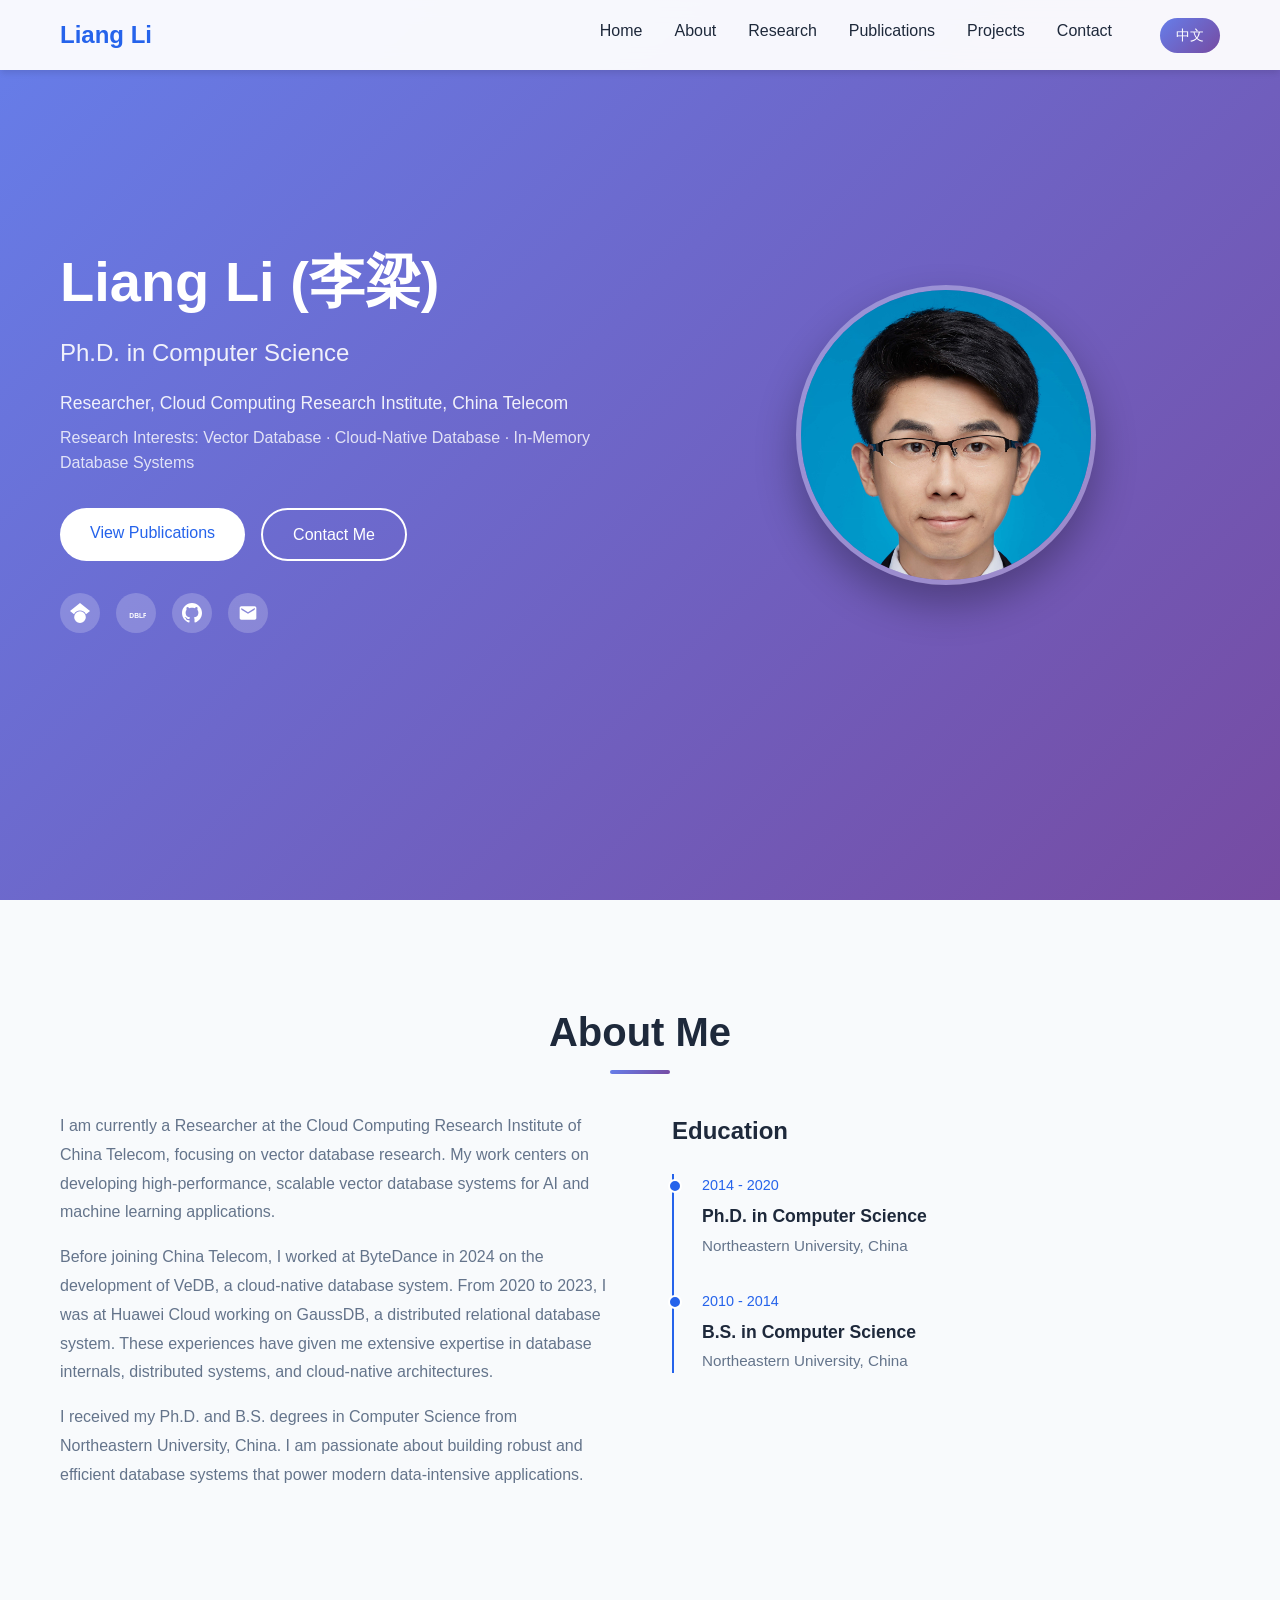
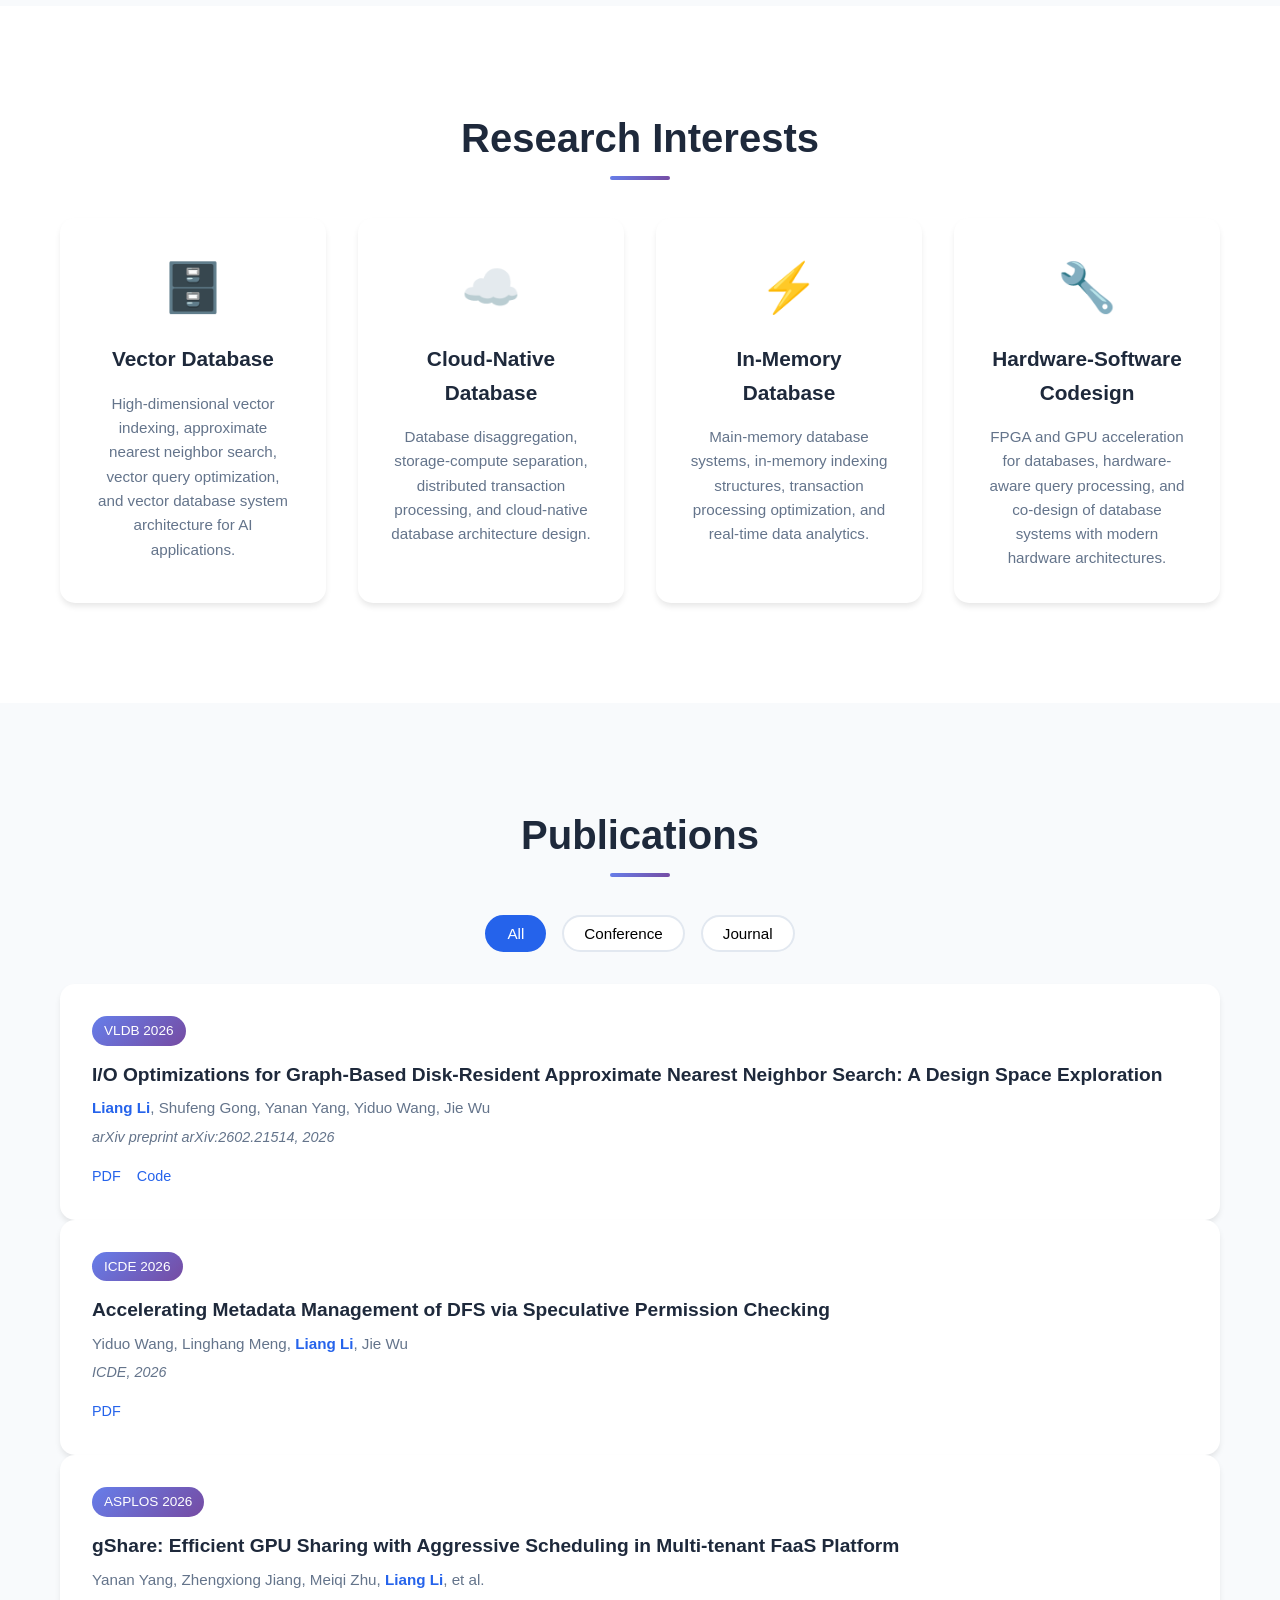
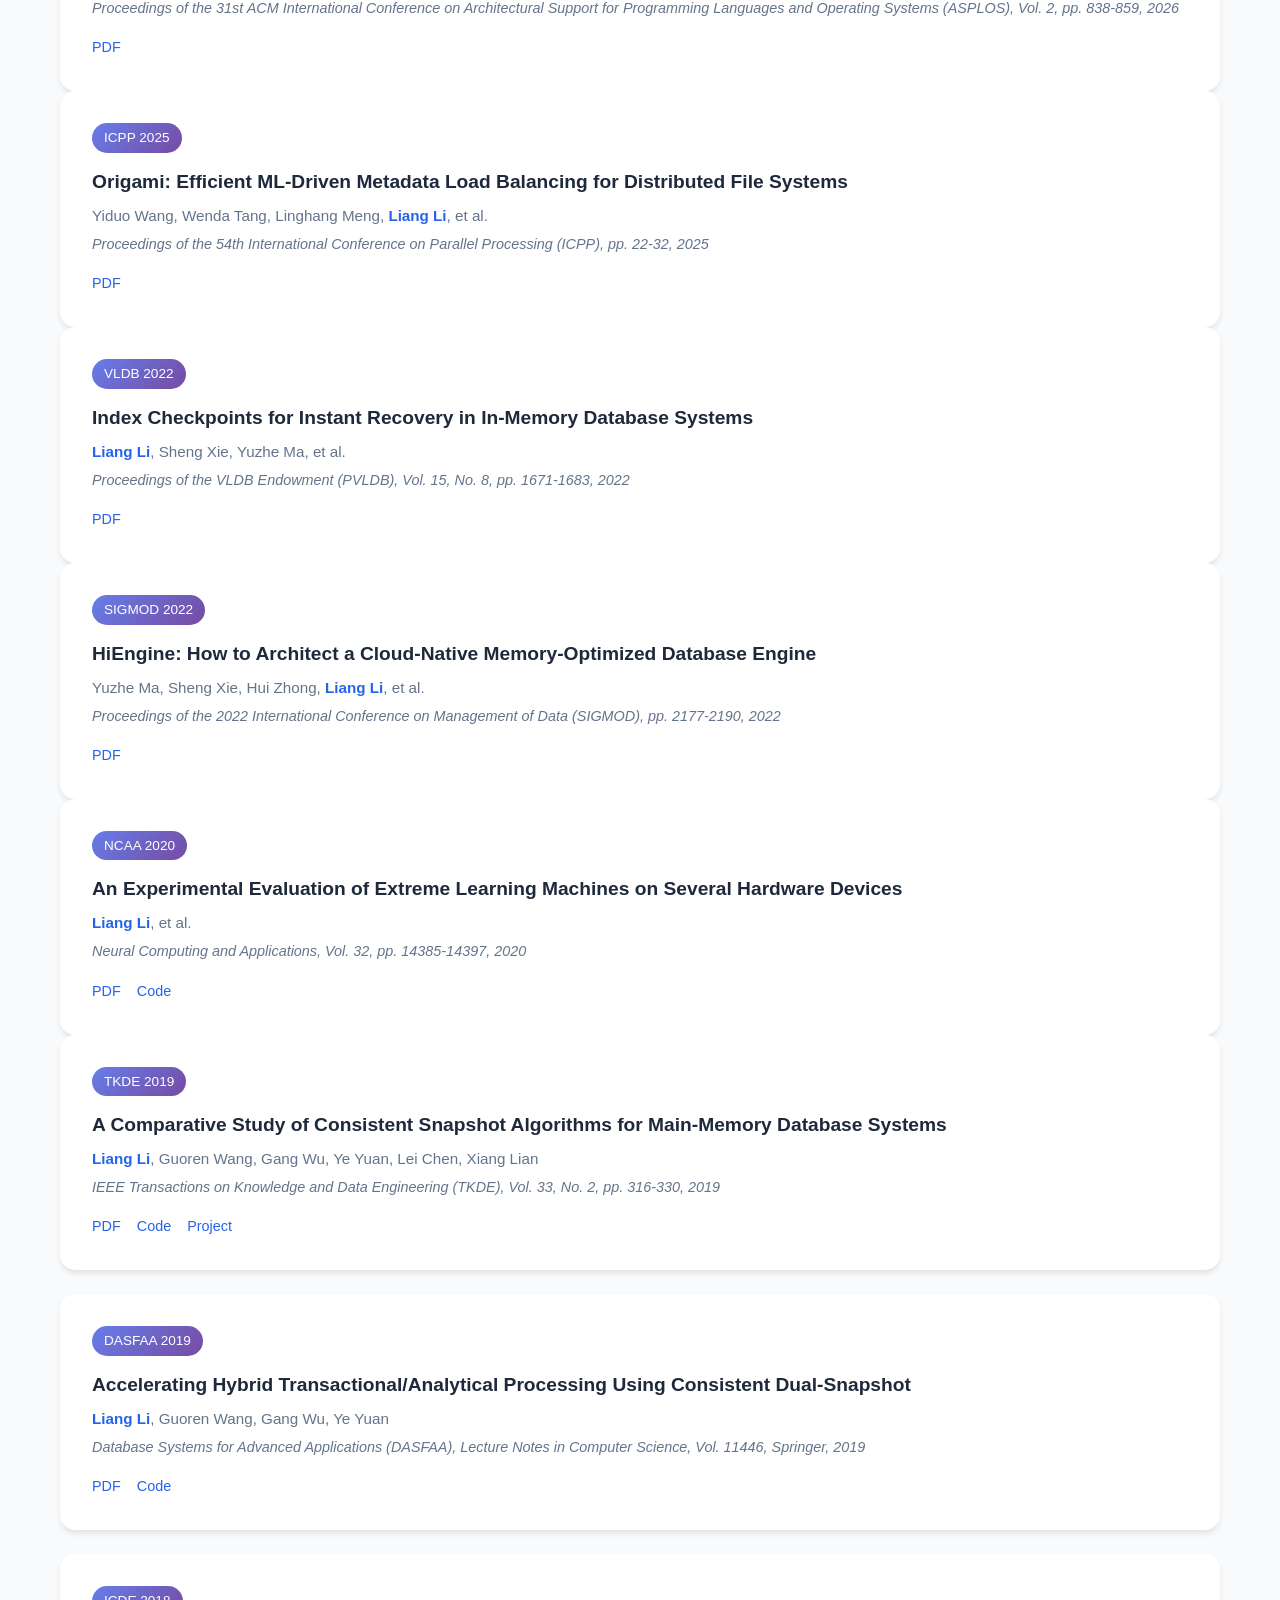
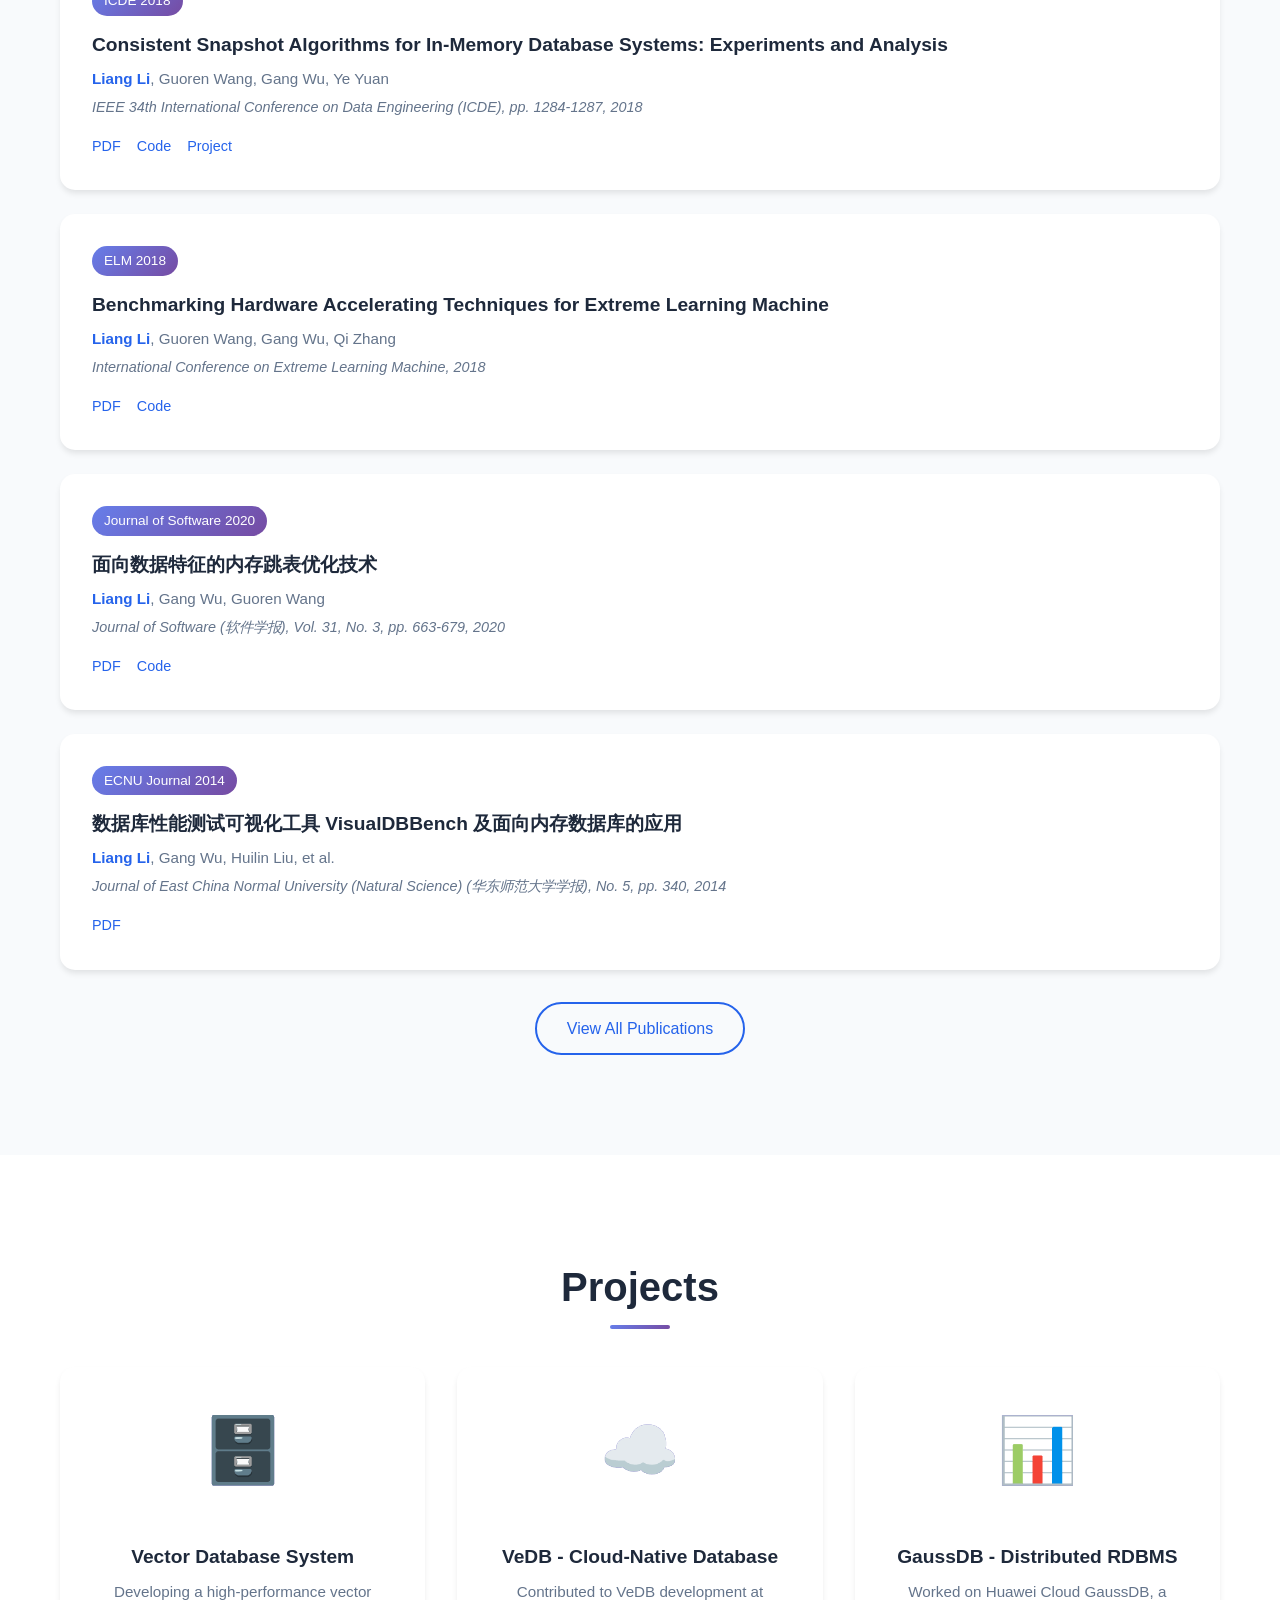
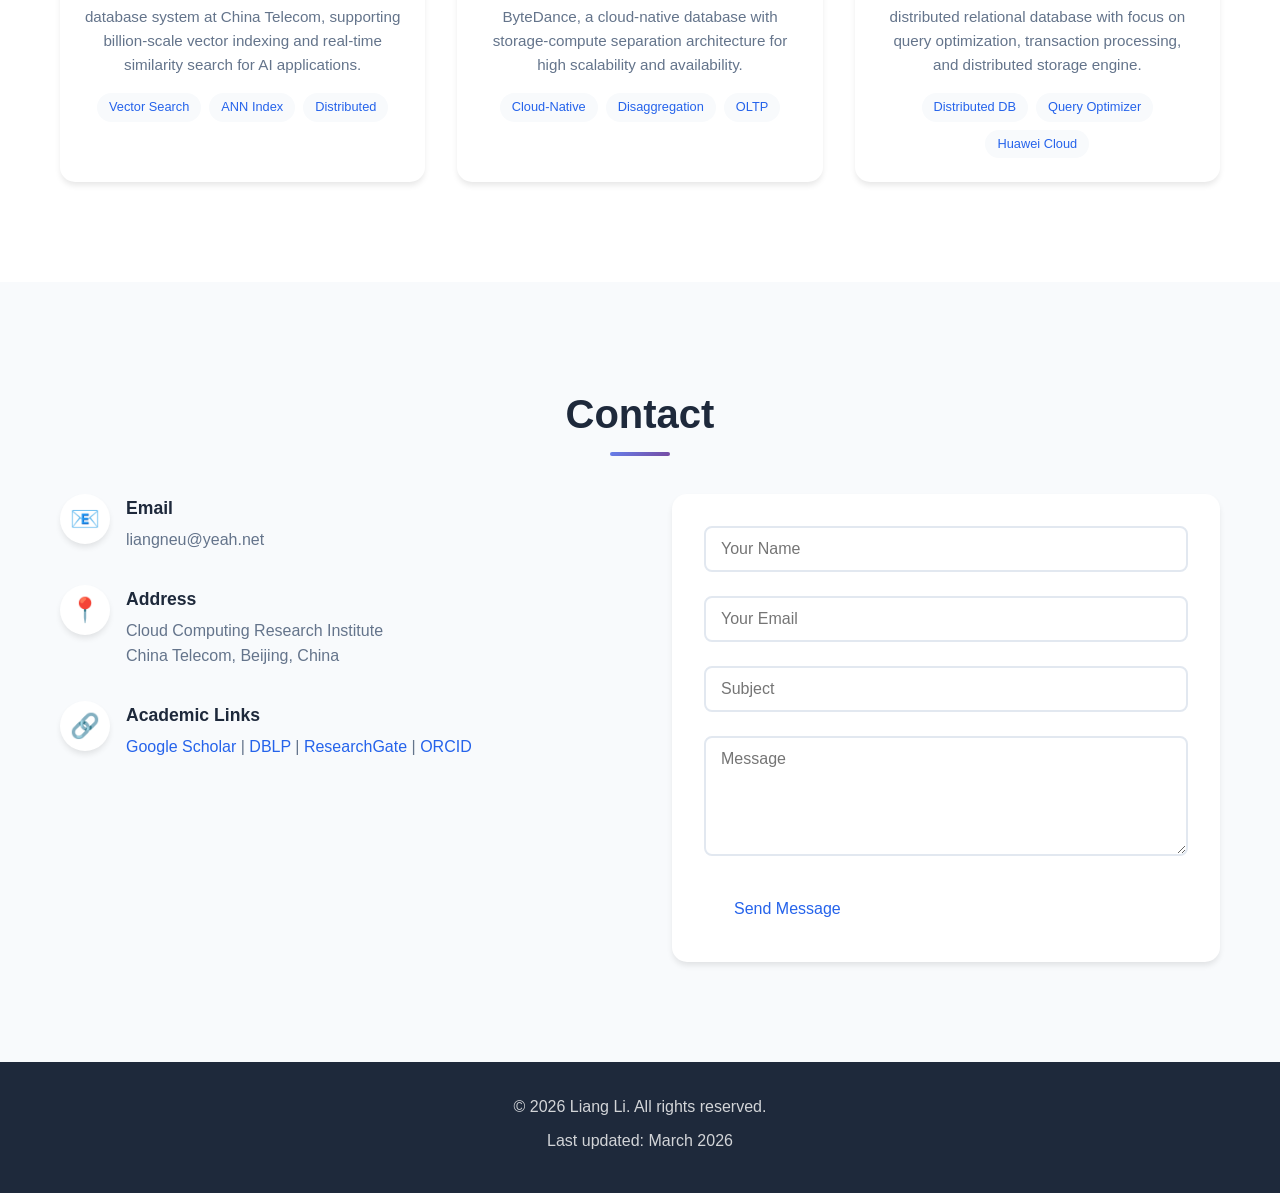
==== index.html @ 406a8c5e "bugfix" ====
<!DOCTYPE html>
<html lang="en">

<head>
    <meta charset="UTF-8">
    <meta name="viewport" content="width=device-width, initial-scale=1.0">
    <title>Liang Li | Academic Homepage</title>
    <link rel="stylesheet" href="style.css">
    <link rel="preconnect" href="https://fonts.googleapis.com">
    <link href="https://fonts.googleapis.com/css2?family=Inter:wght@300;400;500;700&display=swap" rel="stylesheet">
</head>

<body>
    <nav class="navbar">
        <div class="nav-container">
            <div class="nav-logo">Liang Li</div>
            <ul class="nav-menu">
                <li><a href="#home" class="nav-link" data-i18n="nav.home">Home</a></li>
                <li><a href="#about" class="nav-link" data-i18n="nav.about">About</a></li>
                <li><a href="#research" class="nav-link" data-i18n="nav.research">Research</a></li>
                <li><a href="#publications" class="nav-link" data-i18n="nav.publications">Publications</a></li>
                <li><a href="#projects" class="nav-link" data-i18n="nav.projects">Projects</a></li>
                <li><a href="#contact" class="nav-link" data-i18n="nav.contact">Contact</a></li>
                <li><button class="lang-switch" id="langSwitch">中文</button></li>
            </ul>
            <div class="hamburger">
                <span class="bar"></span>
                <span class="bar"></span>
                <span class="bar"></span>
            </div>
        </div>
    </nav>

    <section id="home" class="hero">
        <div class="hero-content">
            <div class="hero-text">
                <h1>Liang Li (李梁)</h1>
                <h2 data-i18n="hero.title">Ph.D. in Computer Science</h2>
                <p class="hero-affiliation" data-i18n="hero.affiliation">Researcher, Cloud Computing Research Institute, China Telecom</p>
                <p class="hero-interests"><span data-i18n="hero.interests">Research Interests</span>: Vector Database · Cloud-Native Database · In-Memory
                    Database Systems</p>
                <div class="hero-buttons">
                    <a href="#publications" class="btn btn-primary" data-i18n="hero.btnPublications">View Publications</a>
                    <a href="#contact" class="btn btn-secondary" data-i18n="hero.btnContact">Contact Me</a>
                </div>
                <div class="social-links">
                    <a href="https://scholar.google.com/citations?user=IgkfABMAAAAJ&hl=zh-CN" class="social-link"
                        title="Google Scholar">
                        <svg viewBox="0 0 24 24" fill="currentColor">
                            <path
                                d="M12 24a7 7 0 1 1 0-14 7 7 0 0 1 0 14Zm0-24L0 9.5l4.838 3.94A8 8 0 0 1 12 9a8 8 0 0 1 7.162 4.44L24 9.5 12 0Z" />
                        </svg>
                    </a>
                    <a href="https://dblp.org/pid/14/1395-16.html" class="social-link" title="DBLP">
                        <svg viewBox="0 0 24 24" fill="currentColor">
                            <text x="4" y="18" font-size="8" font-weight="bold" font-family="Arial, sans-serif">DBLP</text>
                        </svg>
                    </a>
                    <a href="https://github.com/leonlee666" class="social-link" title="GitHub">
                        <svg viewBox="0 0 24 24" fill="currentColor">
                            <path
                                d="M12 0c-6.626 0-12 5.373-12 12 0 5.302 3.438 9.8 8.207 11.387.599.111.793-.261.793-.577v-2.234c-3.338.726-4.033-1.416-4.033-1.416-.546-1.387-1.333-1.756-1.333-1.756-1.089-.745.083-.729.083-.729 1.205.084 1.839 1.237 1.839 1.237 1.07 1.834 2.807 1.304 3.492.997.107-.775.418-1.305.762-1.604-2.665-.305-5.467-1.334-5.467-5.931 0-1.311.469-2.381 1.236-3.221-.124-.303-.535-1.524.117-3.176 0 0 1.008-.322 3.301 1.23.957-.266 1.983-.399 3.003-.404 1.02.005 2.047.138 3.006.404 2.291-1.552 3.297-1.23 3.297-1.23.653 1.653.242 2.874.118 3.176.77.84 1.235 1.911 1.235 3.221 0 4.609-2.807 5.624-5.479 5.921.43.372.823 1.102.823 2.222v3.293c0 .319.192.694.801.576 4.765-1.589 8.199-6.086 8.199-11.386 0-6.627-5.373-12-12-12z" />
                        </svg>
                    </a>
                    <a href="mailto:liangneu@yeah.net" class="social-link" title="Email">
                        <svg viewBox="0 0 24 24" fill="currentColor">
                            <path
                                d="M20 4H4c-1.1 0-1.99.9-1.99 2L2 18c0 1.1.9 2 2 2h16c1.1 0 2-.9 2-2V6c0-1.1-.9-2-2-2zm0 4l-8 5-8-5V6l8 5 8-5v2z" />
                        </svg>
                    </a>
                </div>
            </div>
            <div class="hero-image">
                <div class="profile-photo">
                    <img src="liliang-avatar.jpg" alt="Profile Photo">
                </div>
            </div>
        </div>
    </section>

    <section id="about" class="about">
        <div class="container">
            <h2 class="section-title" data-i18n="about.title">About Me</h2>
            <div class="about-content">
                <div class="about-text">
                    <p data-i18n="about.p1">I am currently a Researcher at the Cloud Computing Research Institute of China Telecom, focusing
                        on vector database research. My work centers on developing high-performance, scalable vector
                        database systems for AI and machine learning applications.</p>
                    <p data-i18n="about.p2">Before joining China Telecom, I worked at ByteDance in 2024 on the development of VeDB, a
                        cloud-native database system. From 2020 to 2023, I was at Huawei Cloud working on GaussDB, a
                        distributed relational database system. These experiences have given me extensive expertise in
                        database internals, distributed systems, and cloud-native architectures.</p>
                    <p data-i18n="about.p3">I received my Ph.D. and B.S. degrees in Computer Science from Northeastern University, China. I
                        am passionate about building robust and efficient database systems that power modern
                        data-intensive applications.</p>
                </div>
                <div class="education">
                    <h3 data-i18n="about.education">Education</h3>
                    <div class="timeline">
                        <div class="timeline-item">
                            <div class="timeline-date">2014 - 2020</div>
                            <div class="timeline-content">
                                <h4 data-i18n="about.phd">Ph.D. in Computer Science</h4>
                                <p data-i18n="about.neu">Northeastern University, China</p>
                            </div>
                        </div>
                        <div class="timeline-item">
                            <div class="timeline-date">2010 - 2014</div>
                            <div class="timeline-content">
                                <h4 data-i18n="about.bs">B.S. in Computer Science</h4>
                                <p data-i18n="about.neu">Northeastern University, China</p>
                            </div>
                        </div>
                    </div>
                </div>
            </div>
        </div>
    </section>

    <section id="research" class="research">
        <div class="container">
            <h2 class="section-title" data-i18n="research.title">Research Interests</h2>
            <div class="research-grid">
                <div class="research-card">
                    <div class="research-icon">🗄️</div>
                    <h3 data-i18n="research.vectorTitle">Vector Database</h3>
                    <p data-i18n="research.vectorDesc">High-dimensional vector indexing, approximate nearest neighbor search, vector query optimization,
                        and vector database system architecture for AI applications.</p>
                </div>
                <div class="research-card">
                    <div class="research-icon">☁️</div>
                    <h3 data-i18n="research.cloudTitle">Cloud-Native Database</h3>
                    <p data-i18n="research.cloudDesc">Database disaggregation, storage-compute separation, distributed transaction processing, and
                        cloud-native database architecture design.</p>
                </div>
                <div class="research-card">
                    <div class="research-icon">⚡</div>
                    <h3 data-i18n="research.memoryTitle">In-Memory Database</h3>
                    <p data-i18n="research.memoryDesc">Main-memory database systems, in-memory indexing structures, transaction processing optimization,
                        and real-time data analytics.</p>
                </div>
                <div class="research-card">
                    <div class="research-icon">🔧</div>
                    <h3 data-i18n="research.hardwareTitle">Hardware-Software Codesign</h3>
                    <p data-i18n="research.hardwareDesc">FPGA and GPU acceleration for databases, hardware-aware query processing, and co-design of
                        database systems with modern hardware architectures.</p>
                </div>
            </div>
        </div>
    </section>

    <section id="publications" class="publications">
        <div class="container">
            <h2 class="section-title" data-i18n="publications.title">Publications</h2>
            <div class="pub-filters">
                <button class="filter-btn active" data-filter="all" data-i18n="publications.all">All</button>
                <button class="filter-btn" data-filter="conference" data-i18n="publications.conference">Conference</button>
                <button class="filter-btn" data-filter="journal" data-i18n="publications.journal">Journal</button>
            </div>
            <div class="publication-item" data-type="conference">
                <div class="pub-badge">VLDB 2026</div>
                <h3 class="pub-title">I/O Optimizations for Graph-Based Disk-Resident Approximate Nearest Neighbor
                    Search: A Design Space Exploration</h3>
                <p class="pub-authors"><strong>Liang Li</strong>, Shufeng Gong, Yanan Yang, Yiduo Wang, Jie Wu</p>
                <p class="pub-venue">arXiv preprint arXiv:2602.21514, 2026</p>
                <div class="pub-links">
                    <a href="https://arxiv.org/abs/2602.21514" class="pub-link">PDF</a>
                    <a href="https://github.com/LeonLee666/IObench4DiskANN" class="pub-link">Code</a>
                </div>
            </div>
            <div class="publication-item" data-type="conference">
                <div class="pub-badge">ICDE 2026</div>
                <h3 class="pub-title">Accelerating Metadata Management of DFS via Speculative Permission Checking</h3>
                <p class="pub-authors">Yiduo Wang, Linghang Meng, <strong>Liang Li</strong>, Jie Wu</p>
                <p class="pub-venue">ICDE, 2026</p>
                <div class="pub-links">
                    <a href="#" class="pub-link">PDF</a>
                </div>
            </div>
            <div class="publication-item" data-type="conference">
                <div class="pub-badge">ASPLOS 2026</div>
                <h3 class="pub-title">gShare: Efficient GPU Sharing with Aggressive Scheduling in Multi-tenant FaaS
                    Platform</h3>
                <p class="pub-authors">Yanan Yang, Zhengxiong Jiang, Meiqi Zhu, <strong>Liang Li</strong>, et al.</p>
                <p class="pub-venue">Proceedings of the 31st ACM International Conference on Architectural Support for
                    Programming Languages and Operating Systems (ASPLOS), Vol. 2, pp. 838-859, 2026</p>
                <div class="pub-links">
                    <a href="#" class="pub-link">PDF</a>
                </div>
            </div>
            <div class="publication-item" data-type="conference">
                <div class="pub-badge">ICPP 2025</div>
                <h3 class="pub-title">Origami: Efficient ML-Driven Metadata Load Balancing for Distributed File Systems
                </h3>
                <p class="pub-authors">Yiduo Wang, Wenda Tang, Linghang Meng, <strong>Liang Li</strong>, et al.</p>
                <p class="pub-venue">Proceedings of the 54th International Conference on Parallel Processing (ICPP), pp.
                    22-32, 2025</p>
                <div class="pub-links">
                    <a href="#" class="pub-link">PDF</a>
                </div>
            </div>
            <div class="publication-item" data-type="conference">
                <div class="pub-badge">VLDB 2022</div>
                <h3 class="pub-title">Index Checkpoints for Instant Recovery in In-Memory Database Systems</h3>
                <p class="pub-authors"><strong>Liang Li</strong>, Sheng Xie, Yuzhe Ma, et al.</p>
                <p class="pub-venue">Proceedings of the VLDB Endowment (PVLDB), Vol. 15, No. 8, pp. 1671-1683, 2022</p>
                <div class="pub-links">
                    <a href="https://www.vldb.org/pvldb/vol15/p1671-lee.pdf" class="pub-link">PDF</a>
                </div>
            </div>
            <div class="publication-item" data-type="conference">
                <div class="pub-badge">SIGMOD 2022</div>
                <h3 class="pub-title">HiEngine: How to Architect a Cloud-Native Memory-Optimized Database Engine</h3>
                <p class="pub-authors">Yuzhe Ma, Sheng Xie, Hui Zhong, <strong>Liang Li</strong>, et al.</p>
                <p class="pub-venue">Proceedings of the 2022 International Conference on Management of Data (SIGMOD),
                    pp. 2177-2190, 2022</p>
                <div class="pub-links">
                    <a href="https://dl.acm.org/doi/pdf/10.1145/3514221.3526043" class="pub-link">PDF</a>
                </div>
            </div>
            <div class="publication-item" data-type="journal">
                <div class="pub-badge">NCAA 2020</div>
                <h3 class="pub-title">An Experimental Evaluation of Extreme Learning Machines on Several Hardware
                    Devices</h3>
                <p class="pub-authors"><strong>Liang Li</strong>, et al.</p>
                <p class="pub-venue">Neural Computing and Applications, Vol. 32, pp. 14385-14397, 2020</p>
                <div class="pub-links">
                    <a href="https://link.springer.com/article/10.1007/s00521-019-04481-6" class="pub-link">PDF</a>
                    <a href="https://github.com/leonlee-org/ELM_GPU" class="pub-link">Code</a>
                </div>
            </div>
            <div class="publications-list">
                <div class="publication-item" data-type="journal">
                    <div class="pub-badge">TKDE 2019</div>
                    <h3 class="pub-title">A Comparative Study of Consistent Snapshot Algorithms for Main-Memory Database
                        Systems</h3>
                    <p class="pub-authors"><strong>Liang Li</strong>, Guoren Wang, Gang Wu, Ye Yuan, Lei Chen, Xiang
                        Lian</p>
                    <p class="pub-venue">IEEE Transactions on Knowledge and Data Engineering (TKDE), Vol. 33, No. 2, pp.
                        316-330, 2019</p>
                    <div class="pub-links">
                        <a href="https://arxiv.org/pdf/1810.04915" class="pub-link">PDF</a>
                        <a href="https://github.com/leonlee-org/FrequentSnapshot" class="pub-link">Code</a>
                        <a href="https://github.com/leonlee-org/RedisPersistent" class="pub-link">Project</a>
                    </div>
                </div>
                <div class="publication-item" data-type="conference">
                    <div class="pub-badge">DASFAA 2019</div>
                    <h3 class="pub-title">Accelerating Hybrid Transactional/Analytical Processing Using Consistent
                        Dual-Snapshot</h3>
                    <p class="pub-authors"><strong>Liang Li</strong>, Guoren Wang, Gang Wu, Ye Yuan</p>
                    <p class="pub-venue">Database Systems for Advanced Applications (DASFAA), Lecture Notes in Computer
                        Science, Vol. 11446, Springer, 2019</p>
                    <div class="pub-links">
                        <a href="https://doi.org/10.1007/978-3-030-18576-3_4" class="pub-link">PDF</a>
                        <a href="https://github.com/leonlee-org/WHTAP" class="pub-link">Code</a>
                    </div>
                </div>
                <div class="publication-item" data-type="conference">
                    <div class="pub-badge">ICDE 2018</div>
                    <h3 class="pub-title">Consistent Snapshot Algorithms for In-Memory Database Systems: Experiments and
                        Analysis</h3>
                    <p class="pub-authors"><strong>Liang Li</strong>, Guoren Wang, Gang Wu, Ye Yuan</p>
                    <p class="pub-venue">IEEE 34th International Conference on Data Engineering (ICDE), pp. 1284-1287,
                        2018</p>
                    <div class="pub-links">
                        <a href="https://ieeexplore.ieee.org/document/8509352" class="pub-link">PDF</a>
                        <a href="https://github.com/leonlee-org/FrequentSnapshot" class="pub-link">Code</a>
                        <a href="https://github.com/leonlee-org/RedisPersistent" class="pub-link">Project</a>
                    </div>
                </div>
                <div class="publication-item" data-type="conference">
                    <div class="pub-badge">ELM 2018</div>
                    <h3 class="pub-title">Benchmarking Hardware Accelerating Techniques for Extreme Learning Machine
                    </h3>
                    <p class="pub-authors"><strong>Liang Li</strong>, Guoren Wang, Gang Wu, Qi Zhang</p>
                    <p class="pub-venue">International Conference on Extreme Learning Machine, 2018</p>
                    <div class="pub-links">
                        <a href="https://link.springer.com/chapter/10.1007/978-3-030-23307-5_16" class="pub-link">PDF</a>
                        <a href="https://github.com/leonlee-org/ELM_GPU" class="pub-link">Code</a>
                    </div>
                </div>
                <div class="publication-item" data-type="journal">
                    <div class="pub-badge">Journal of Software 2020</div>
                    <h3 class="pub-title">面向数据特征的内存跳表优化技术</h3>
                    <p class="pub-authors"><strong>Liang Li</strong>, Gang Wu, Guoren Wang</p>
                    <p class="pub-venue">Journal of Software (软件学报), Vol. 31, No. 3, pp. 663-679, 2020</p>
                    <div class="pub-links">
                        <a href="https://kns.cnki.net/kcms2/article/abstract?v=_JlElU3EDUqXQ-sxAgtPeW6UCV0DUryRpo0qjd2jxuMrFibcQofjTtnSF72AlgaV9pwsdao8amL7hJmDY5GvtTHWhhGy2ZfJOaA8TOcGyFHvEfZuM-6KJV-gmQYnsyzOFuHftbwomQAq2oMzhShc1SoZro1LElWg--ZdzZ0V6r4=&uniplatform=NZKPT&language=CHS" class="pub-link">PDF</a>
                        <a href="https://github.com/leonlee-org/cdf_skiplist" class="pub-link">Code</a>
                    </div>
                </div>
                <div class="publication-item" data-type="journal">
                    <div class="pub-badge">ECNU Journal 2014</div>
                    <h3 class="pub-title">数据库性能测试可视化工具 VisualDBBench 及面向内存数据库的应用</h3>
                    <p class="pub-authors"><strong>Liang Li</strong>, Gang Wu, Huilin Liu, et al.</p>
                    <p class="pub-venue">Journal of East China Normal University (Natural Science) (华东师范大学学报), No. 5,
                        pp. 340, 2014</p>
                    <div class="pub-links">
                        <a href="https://xblk.ecnu.edu.cn/CN/PDF/10.3969/j.issn.1000%EE%80%915641.2014.05.031?token=dd3bbbf20c6e42c39a0c1c2865e6aea9" class="pub-link">PDF</a>
                    </div>
                </div>
            </div>
            <div class="view-all">
                <a href="https://scholar.google.com/citations?user=IgkfABMAAAAJ&hl=zh-CN" class="btn btn-outline" data-i18n="publications.viewAll">View
                    All Publications</a>
            </div>
        </div>
    </section>

    <section id="projects" class="projects">
        <div class="container">
            <h2 class="section-title" data-i18n="projects.title">Projects</h2>
            <div class="projects-grid">
                <div class="project-card">
                    <div class="project-icon-large">🗄️</div>
                    <div class="project-content">
                        <h3 data-i18n="projects.vectorTitle">Vector Database System</h3>
                        <p data-i18n="projects.vectorDesc">Developing a high-performance vector database system at China Telecom, supporting
                            billion-scale vector indexing and real-time similarity search for AI applications.</p>
                        <div class="project-tags">
                            <span class="tag" data-i18n="projects.tagVectorSearch">Vector Search</span>
                            <span class="tag" data-i18n="projects.tagANN">ANN Index</span>
                            <span class="tag" data-i18n="projects.tagDistributed">Distributed</span>
                        </div>
                    </div>
                </div>
                <div class="project-card">
                    <div class="project-icon-large">☁️</div>
                    <div class="project-content">
                        <h3 data-i18n="projects.vedbTitle">VeDB - Cloud-Native Database</h3>
                        <p data-i18n="projects.vedbDesc">Contributed to VeDB development at ByteDance, a cloud-native database with storage-compute
                            separation architecture for high scalability and availability.</p>
                        <div class="project-tags">
                            <span class="tag" data-i18n="projects.tagCloudNative">Cloud-Native</span>
                            <span class="tag" data-i18n="projects.tagDisaggregation">Disaggregation</span>
                            <span class="tag">OLTP</span>
                        </div>
                    </div>
                </div>
                <div class="project-card">
                    <div class="project-icon-large">📊</div>
                    <div class="project-content">
                        <h3 data-i18n="projects.gaussdbTitle">GaussDB - Distributed RDBMS</h3>
                        <p data-i18n="projects.gaussdbDesc">Worked on Huawei Cloud GaussDB, a distributed relational database with focus on query
                            optimization, transaction processing, and distributed storage engine.</p>
                        <div class="project-tags">
                            <span class="tag" data-i18n="projects.tagDistributedDB">Distributed DB</span>
                            <span class="tag" data-i18n="projects.tagQueryOptimizer">Query Optimizer</span>
                            <span class="tag">Huawei Cloud</span>
                        </div>
                    </div>
                </div>
            </div>
        </div>
    </section>

    <section id="contact" class="contact">
        <div class="container">
            <h2 class="section-title" data-i18n="contact.title">Contact</h2>
            <div class="contact-content">
                <div class="contact-info">
                    <div class="contact-item">
                        <div class="contact-icon">📧</div>
                        <div class="contact-details">
                            <h3 data-i18n="contact.email">Email</h3>
                            <p>liangneu@yeah.net</p>
                        </div>
                    </div>
                    <div class="contact-item">
                        <div class="contact-icon">📍</div>
                        <div class="contact-details">
                            <h3 data-i18n="contact.address">Address</h3>
                            <p data-i18n="contact.addressDetail">Cloud Computing Research Institute<br>China Telecom, Beijing, China</p>
                        </div>
                    </div>
                    <div class="contact-item">
                        <div class="contact-icon">🔗</div>
                        <div class="contact-details">
                            <h3 data-i18n="contact.links">Academic Links</h3>
                            <p>
                                <a href="https://scholar.google.com/citations?user=IgkfABMAAAAJ&hl=zh-CN">Google
                                    Scholar</a> |
                                <a href="https://dblp.org/pid/14/1395-16.html">DBLP</a> |
                                <a href="https://www.researchgate.net/profile/Liang-Li-110">ResearchGate</a> |
                                <a href="https://orcid.org/0000-0002-2527-5049">ORCID</a>
                            </p>
                        </div>
                    </div>
                </div>
                <div class="contact-form">
                    <form action="https://formspree.io/f/YOUR_FORM_ID" method="POST">
                        <div class="form-group">
                            <input type="text" name="name" data-i18n-placeholder="contact.formName" placeholder="Your Name" required>
                        </div>
                        <div class="form-group">
                            <input type="email" name="email" data-i18n-placeholder="contact.formEmail" placeholder="Your Email" required>
                        </div>
                        <div class="form-group">
                            <input type="text" name="subject" data-i18n-placeholder="contact.formSubject" placeholder="Subject">
                        </div>
                        <div class="form-group">
                            <textarea name="message" data-i18n-placeholder="contact.formMessage" placeholder="Message" rows="5" required></textarea>
                        </div>
                        <input type="hidden" name="_next" value="https://your-domain.com/?success=true">
                        <input type="text" name="_gotcha" style="display:none">
                        <button type="submit" class="btn btn-primary" data-i18n="contact.formSubmit">Send Message</button>
                    </form>
                </div>
            </div>
        </div>
    </section>

    <footer class="footer">
        <div class="container">
            <div class="footer-content">
                <p>&copy; 2026 Liang Li. All rights reserved.</p>
                <p>Last updated: March 2026</p>
            </div>
        </div>
    </footer>

    <script src="script.js"></script>
</body>

</html>
---- style.css ----
/* 基础样式 */
* {
    margin: 0;
    padding: 0;
    box-sizing: border-box;
}

:root {
    --primary-color: #2563eb;
    --primary-dark: #1d4ed8;
    --secondary-color: #64748b;
    --text-color: #1e293b;
    --text-light: #64748b;
    --bg-color: #ffffff;
    --bg-light: #f8fafc;
    --border-color: #e2e8f0;
    --shadow: 0 4px 6px -1px rgba(0, 0, 0, 0.1);
    --shadow-lg: 0 10px 15px -3px rgba(0, 0, 0, 0.1);
    --transition: all 0.3s ease;
}

html {
    scroll-behavior: smooth;
}

body {
    font-family: 'Noto Sans SC', -apple-system, BlinkMacSystemFont, 'Segoe UI', Roboto, sans-serif;
    line-height: 1.6;
    color: var(--text-color);
    background-color: var(--bg-color);
}

.container {
    max-width: 1200px;
    margin: 0 auto;
    padding: 0 20px;
}

/* 导航栏 */
.navbar {
    position: fixed;
    top: 0;
    left: 0;
    right: 0;
    background: rgba(255, 255, 255, 0.95);
    backdrop-filter: blur(10px);
    box-shadow: var(--shadow);
    z-index: 1000;
    transition: var(--transition);
}

.nav-container {
    max-width: 1200px;
    margin: 0 auto;
    padding: 0 20px;
    display: flex;
    justify-content: space-between;
    align-items: center;
    height: 70px;
}

.nav-logo {
    font-size: 1.5rem;
    font-weight: 700;
    color: var(--primary-color);
}

.nav-menu {
    display: flex;
    list-style: none;
    gap: 2rem;
}

.nav-link {
    text-decoration: none;
    color: var(--text-color);
    font-weight: 500;
    transition: var(--transition);
    position: relative;
}

.nav-link:hover {
    color: var(--primary-color);
}

.nav-link::after {
    content: '';
    position: absolute;
    bottom: -5px;
    left: 0;
    width: 0;
    height: 2px;
    background: var(--primary-color);
    transition: var(--transition);
}

.nav-link:hover::after {
    width: 100%;
}

.hamburger {
    display: none;
    cursor: pointer;
}

.bar {
    display: block;
    width: 25px;
    height: 3px;
    margin: 5px auto;
    background-color: var(--text-color);
    border-radius: 3px;
    transition: var(--transition);
}

/* 首页英雄区 */
.hero {
    min-height: 100vh;
    display: flex;
    align-items: center;
    padding-top: 70px;
    background: linear-gradient(135deg, #667eea 0%, #764ba2 100%);
    color: white;
}

.hero-content {
    max-width: 1200px;
    margin: 0 auto;
    padding: 0 20px;
    display: grid;
    grid-template-columns: 1fr 1fr;
    gap: 4rem;
    align-items: center;
}

.hero-text h1 {
    font-size: 3.5rem;
    font-weight: 700;
    margin-bottom: 0.5rem;
}

.hero-text h2 {
    font-size: 1.5rem;
    font-weight: 400;
    margin-bottom: 1rem;
    opacity: 0.9;
}

.hero-affiliation {
    font-size: 1.1rem;
    margin-bottom: 0.5rem;
    opacity: 0.9;
}

.hero-interests {
    font-size: 1rem;
    margin-bottom: 2rem;
    opacity: 0.8;
}

.hero-buttons {
    display: flex;
    gap: 1rem;
    margin-bottom: 2rem;
}

.btn {
    display: inline-block;
    padding: 12px 30px;
    border-radius: 50px;
    text-decoration: none;
    font-weight: 500;
    transition: var(--transition);
    cursor: pointer;
    border: none;
    font-size: 1rem;
}

.btn-primary {
    background: white;
    color: var(--primary-color);
}

.btn-primary:hover {
    transform: translateY(-2px);
    box-shadow: 0 10px 20px rgba(0, 0, 0, 0.2);
}

.btn-secondary {
    background: transparent;
    color: white;
    border: 2px solid white;
}

.btn-secondary:hover {
    background: white;
    color: var(--primary-color);
}

.btn-outline {
    background: transparent;
    color: var(--primary-color);
    border: 2px solid var(--primary-color);
}

.btn-outline:hover {
    background: var(--primary-color);
    color: white;
}

.social-links {
    display: flex;
    gap: 1rem;
}

.social-link {
    width: 40px;
    height: 40px;
    border-radius: 50%;
    background: rgba(255, 255, 255, 0.2);
    display: flex;
    align-items: center;
    justify-content: center;
    transition: var(--transition);
}

.social-link:hover {
    background: rgba(255, 255, 255, 0.3);
    transform: translateY(-3px);
}

.social-link svg {
    width: 20px;
    height: 20px;
    fill: white;
}

.social-link svg text {
    fill: white;
}

.hero-image {
    display: flex;
    justify-content: center;
}

.profile-photo {
    width: 300px;
    height: 300px;
    border-radius: 50%;
    overflow: hidden;
    border: 5px solid rgba(255, 255, 255, 0.3);
    box-shadow: 0 20px 40px rgba(0, 0, 0, 0.3);
}

.profile-photo img {
    width: 100%;
    height: 100%;
    object-fit: cover;
}

/* 通用区块样式 */
section {
    padding: 100px 0;
}

.section-title {
    font-size: 2.5rem;
    font-weight: 700;
    text-align: center;
    margin-bottom: 3rem;
    color: var(--text-color);
    position: relative;
}

.section-title::after {
    content: '';
    position: absolute;
    bottom: -10px;
    left: 50%;
    transform: translateX(-50%);
    width: 60px;
    height: 4px;
    background: linear-gradient(135deg, #667eea 0%, #764ba2 100%);
    border-radius: 2px;
}

/* 关于我 */
.about {
    background: var(--bg-light);
}

.about-content {
    display: grid;
    grid-template-columns: 1fr 1fr;
    gap: 4rem;
    align-items: start;
}

.about-text p {
    margin-bottom: 1rem;
    color: var(--text-light);
    line-height: 1.8;
}

.education h3 {
    font-size: 1.5rem;
    margin-bottom: 1.5rem;
    color: var(--text-color);
}

.timeline {
    position: relative;
    padding-left: 30px;
}

.timeline::before {
    content: '';
    position: absolute;
    left: 0;
    top: 0;
    bottom: 0;
    width: 2px;
    background: var(--primary-color);
}

.timeline-item {
    position: relative;
    margin-bottom: 2rem;
}

.timeline-item::before {
    content: '';
    position: absolute;
    left: -34px;
    top: 5px;
    width: 10px;
    height: 10px;
    border-radius: 50%;
    background: var(--primary-color);
    border: 2px solid white;
}

.timeline-date {
    font-size: 0.9rem;
    color: var(--primary-color);
    font-weight: 500;
    margin-bottom: 0.3rem;
}

.timeline-content h4 {
    font-size: 1.1rem;
    color: var(--text-color);
    margin-bottom: 0.2rem;
}

.timeline-content p {
    color: var(--text-light);
    font-size: 0.95rem;
}

/* 研究方向 */
.research-grid {
    display: grid;
    grid-template-columns: repeat(4, 1fr);
    gap: 2rem;
}

.research-card {
    background: white;
    padding: 2rem;
    border-radius: 15px;
    box-shadow: var(--shadow);
    transition: var(--transition);
    text-align: center;
}

.research-card:hover {
    transform: translateY(-10px);
    box-shadow: var(--shadow-lg);
}

.research-icon {
    font-size: 3rem;
    margin-bottom: 1rem;
}

.research-card h3 {
    font-size: 1.3rem;
    margin-bottom: 1rem;
    color: var(--text-color);
}

.research-card p {
    color: var(--text-light);
    font-size: 0.95rem;
    line-height: 1.6;
}

/* 发表论文 */
.publications {
    background: var(--bg-light);
}

.pub-filters {
    display: flex;
    justify-content: center;
    gap: 1rem;
    margin-bottom: 2rem;
}

.filter-btn {
    padding: 8px 20px;
    border: 2px solid var(--border-color);
    background: white;
    border-radius: 25px;
    cursor: pointer;
    transition: var(--transition);
    font-size: 0.95rem;
}

.filter-btn:hover,
.filter-btn.active {
    background: var(--primary-color);
    color: white;
    border-color: var(--primary-color);
}

.publications-list {
    display: flex;
    flex-direction: column;
    gap: 1.5rem;
}

.publication-item {
    background: white;
    padding: 2rem;
    border-radius: 15px;
    box-shadow: var(--shadow);
    transition: var(--transition);
}

.publication-item:hover {
    box-shadow: var(--shadow-lg);
}

.pub-badge {
    display: inline-block;
    background: linear-gradient(135deg, #667eea 0%, #764ba2 100%);
    color: white;
    padding: 4px 12px;
    border-radius: 20px;
    font-size: 0.85rem;
    font-weight: 500;
    margin-bottom: 1rem;
}

.pub-title {
    font-size: 1.2rem;
    color: var(--text-color);
    margin-bottom: 0.5rem;
    line-height: 1.4;
}

.pub-authors {
    color: var(--text-light);
    margin-bottom: 0.3rem;
    font-size: 0.95rem;
}

.pub-authors strong {
    color: var(--primary-color);
}

.pub-venue {
    color: var(--text-light);
    font-size: 0.9rem;
    font-style: italic;
    margin-bottom: 1rem;
}

.pub-links {
    display: flex;
    gap: 1rem;
}

.pub-link {
    color: var(--primary-color);
    text-decoration: none;
    font-weight: 500;
    font-size: 0.9rem;
    transition: var(--transition);
}

.pub-link:hover {
    text-decoration: underline;
}

.view-all {
    text-align: center;
    margin-top: 2rem;
}

/* 项目经历 */
.projects-grid {
    display: grid;
    grid-template-columns: repeat(3, 1fr);
    gap: 2rem;
}

.project-card {
    background: white;
    border-radius: 15px;
    overflow: hidden;
    box-shadow: var(--shadow);
    transition: var(--transition);
    text-align: center;
}

.project-card:hover {
    transform: translateY(-10px);
    box-shadow: var(--shadow-lg);
}

.project-icon-large {
    font-size: 4rem;
    padding: 2rem 0 1rem;
    background: linear-gradient(135deg, #667eea 0%, #764ba2 100%);
    -webkit-background-clip: text;
    background-clip: text;
}

.project-content {
    padding: 1.5rem;
}

.project-content h3 {
    font-size: 1.2rem;
    margin-bottom: 0.5rem;
    color: var(--text-color);
}

.project-content p {
    color: var(--text-light);
    font-size: 0.95rem;
    line-height: 1.6;
    margin-bottom: 1rem;
}

.project-tags {
    display: flex;
    flex-wrap: wrap;
    gap: 0.5rem;
    justify-content: center;
}

.tag {
    background: var(--bg-light);
    color: var(--primary-color);
    padding: 4px 12px;
    border-radius: 20px;
    font-size: 0.8rem;
    font-weight: 500;
}

/* 联系我 */
.contact {
    background: var(--bg-light);
}

.contact-content {
    display: grid;
    grid-template-columns: 1fr 1fr;
    gap: 4rem;
}

.contact-info {
    display: flex;
    flex-direction: column;
    gap: 2rem;
}

.contact-item {
    display: flex;
    align-items: flex-start;
    gap: 1rem;
}

.contact-icon {
    font-size: 1.5rem;
    width: 50px;
    height: 50px;
    background: white;
    border-radius: 50%;
    display: flex;
    align-items: center;
    justify-content: center;
    box-shadow: var(--shadow);
}

.contact-details h3 {
    font-size: 1.1rem;
    margin-bottom: 0.3rem;
    color: var(--text-color);
}

.contact-details p {
    color: var(--text-light);
    line-height: 1.6;
}

.contact-details a {
    color: var(--primary-color);
    text-decoration: none;
}

.contact-details a:hover {
    text-decoration: underline;
}

.contact-form {
    background: white;
    padding: 2rem;
    border-radius: 15px;
    box-shadow: var(--shadow);
}

.form-group {
    margin-bottom: 1.5rem;
}

.form-group input,
.form-group textarea {
    width: 100%;
    padding: 12px 15px;
    border: 2px solid var(--border-color);
    border-radius: 8px;
    font-size: 1rem;
    transition: var(--transition);
    font-family: inherit;
}

.form-group input:focus,
.form-group textarea:focus {
    outline: none;
    border-color: var(--primary-color);
}

.form-group textarea {
    resize: vertical;
    min-height: 120px;
}

/* 页脚 */
.footer {
    background: var(--text-color);
    color: white;
    padding: 2rem 0;
    text-align: center;
}

.footer-content p {
    margin-bottom: 0.5rem;
    opacity: 0.8;
}

/* 响应式设计 */
@media (max-width: 1024px) {
    .research-grid {
        grid-template-columns: repeat(2, 1fr);
    }
    
    .projects-grid {
        grid-template-columns: repeat(2, 1fr);
    }
}

@media (max-width: 768px) {
    .hamburger {
        display: block;
    }
    
    .hamburger.active .bar:nth-child(1) {
        transform: rotate(-45deg) translate(-5px, 6px);
    }
    
    .hamburger.active .bar:nth-child(2) {
        opacity: 0;
    }
    
    .hamburger.active .bar:nth-child(3) {
        transform: rotate(45deg) translate(-5px, -6px);
    }
    
    .nav-menu {
        position: fixed;
        left: -100%;
        top: 70px;
        flex-direction: column;
        background: white;
        width: 100%;
        text-align: center;
        transition: var(--transition);
        box-shadow: var(--shadow);
        padding: 2rem 0;
    }
    
    .nav-menu.active {
        left: 0;
    }
    
    .hero-content {
        grid-template-columns: 1fr;
        text-align: center;
        gap: 2rem;
    }
    
    .hero-text h1 {
        font-size: 2.5rem;
    }
    
    .hero-buttons {
        justify-content: center;
    }
    
    .social-links {
        justify-content: center;
    }
    
    .profile-photo {
        width: 200px;
        height: 200px;
    }
    
    .about-content {
        grid-template-columns: 1fr;
        gap: 2rem;
    }
    
    .research-grid {
        grid-template-columns: 1fr;
    }
    
    .projects-grid {
        grid-template-columns: 1fr;
    }
    
    .contact-content {
        grid-template-columns: 1fr;
        gap: 2rem;
    }
    
    section {
        padding: 60px 0;
    }
    
    .section-title {
        font-size: 2rem;
    }
}

@media (max-width: 480px) {
    .hero-text h1 {
        font-size: 2rem;
    }
    
    .hero-text h2 {
        font-size: 1.2rem;
    }
    
    .pub-filters {
        flex-wrap: wrap;
    }
    
    .pub-links {
        flex-wrap: wrap;
    }
}

.lang-switch {
    background: linear-gradient(135deg, #667eea 0%, #764ba2 100%);
    color: white;
    border: none;
    padding: 8px 16px;
    border-radius: 20px;
    cursor: pointer;
    font-size: 0.9rem;
    font-weight: 500;
    transition: var(--transition);
    margin-left: 1rem;
}

.lang-switch:hover {
    transform: translateY(-2px);
    box-shadow: 0 4px 12px rgba(102, 126, 234, 0.4);
}

@media (max-width: 768px) {
    .lang-switch {
        margin-left: 0;
        margin-top: 1rem;
    }
}
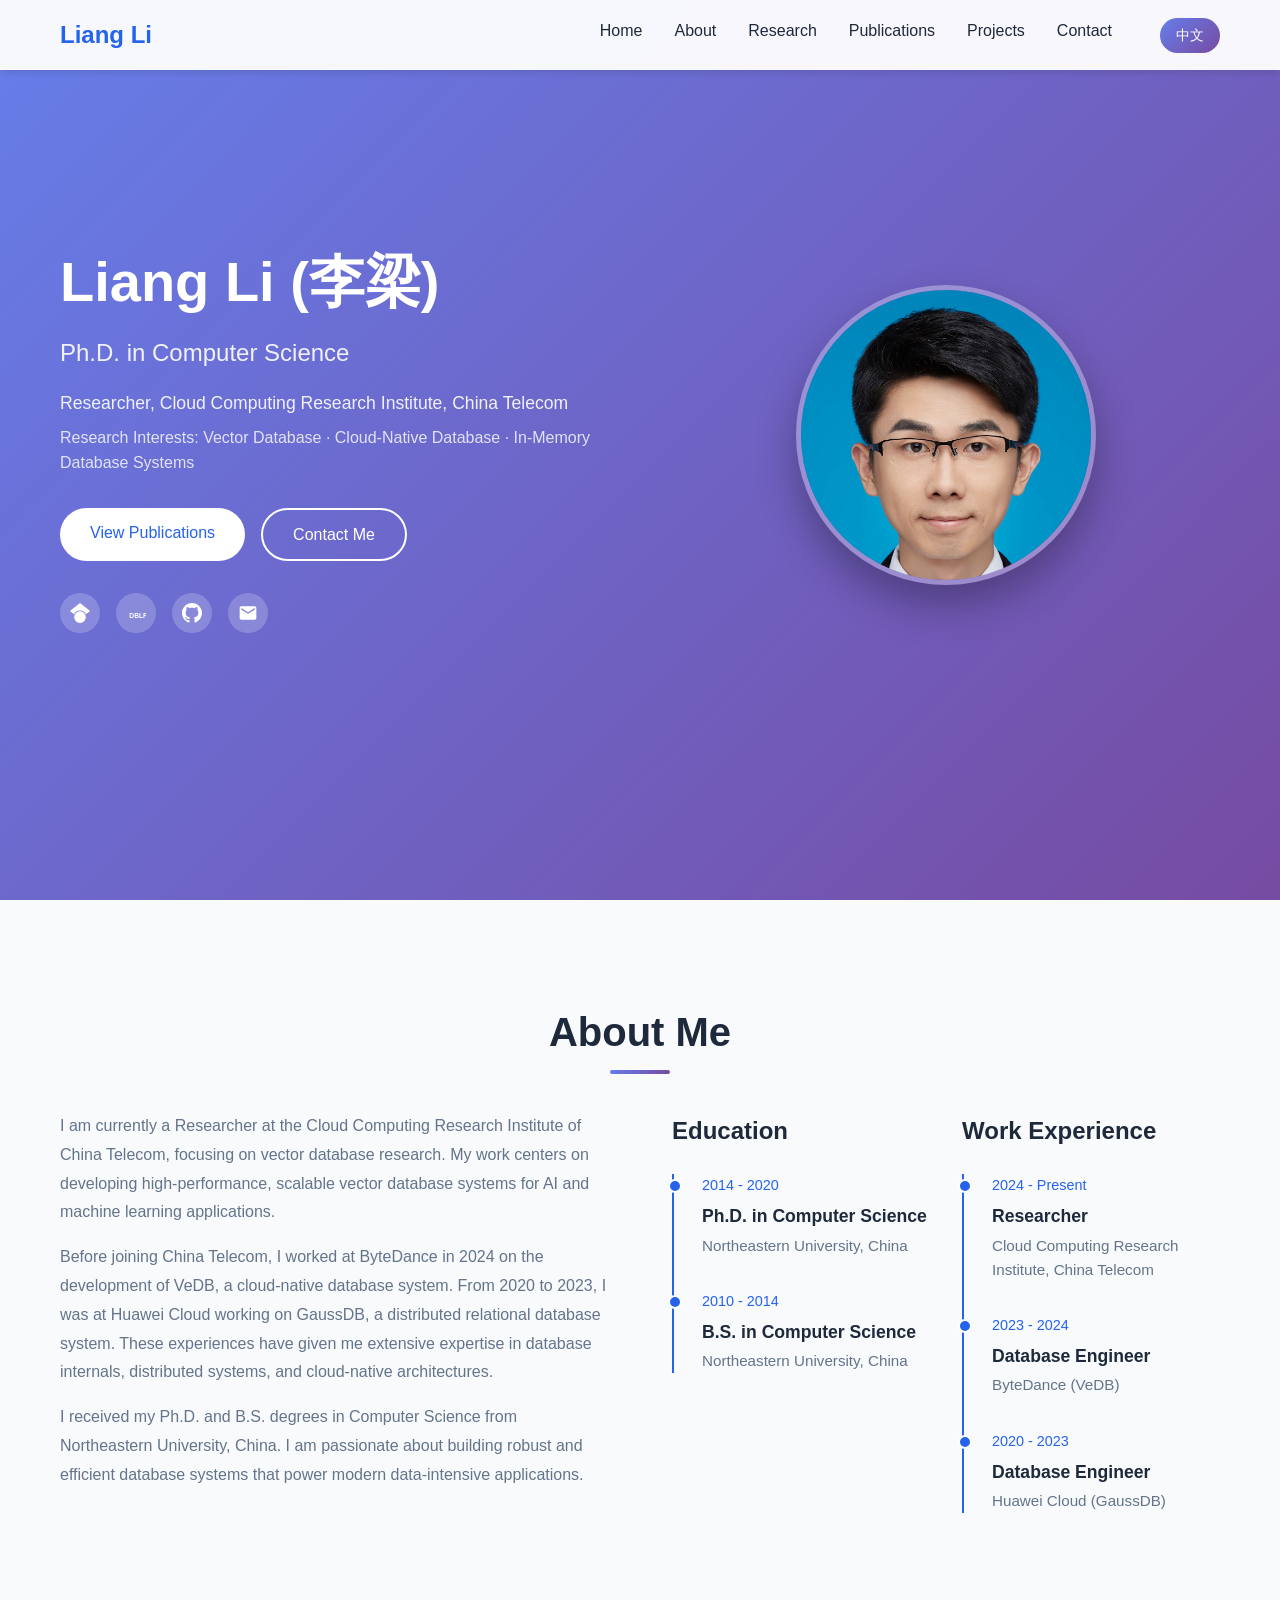
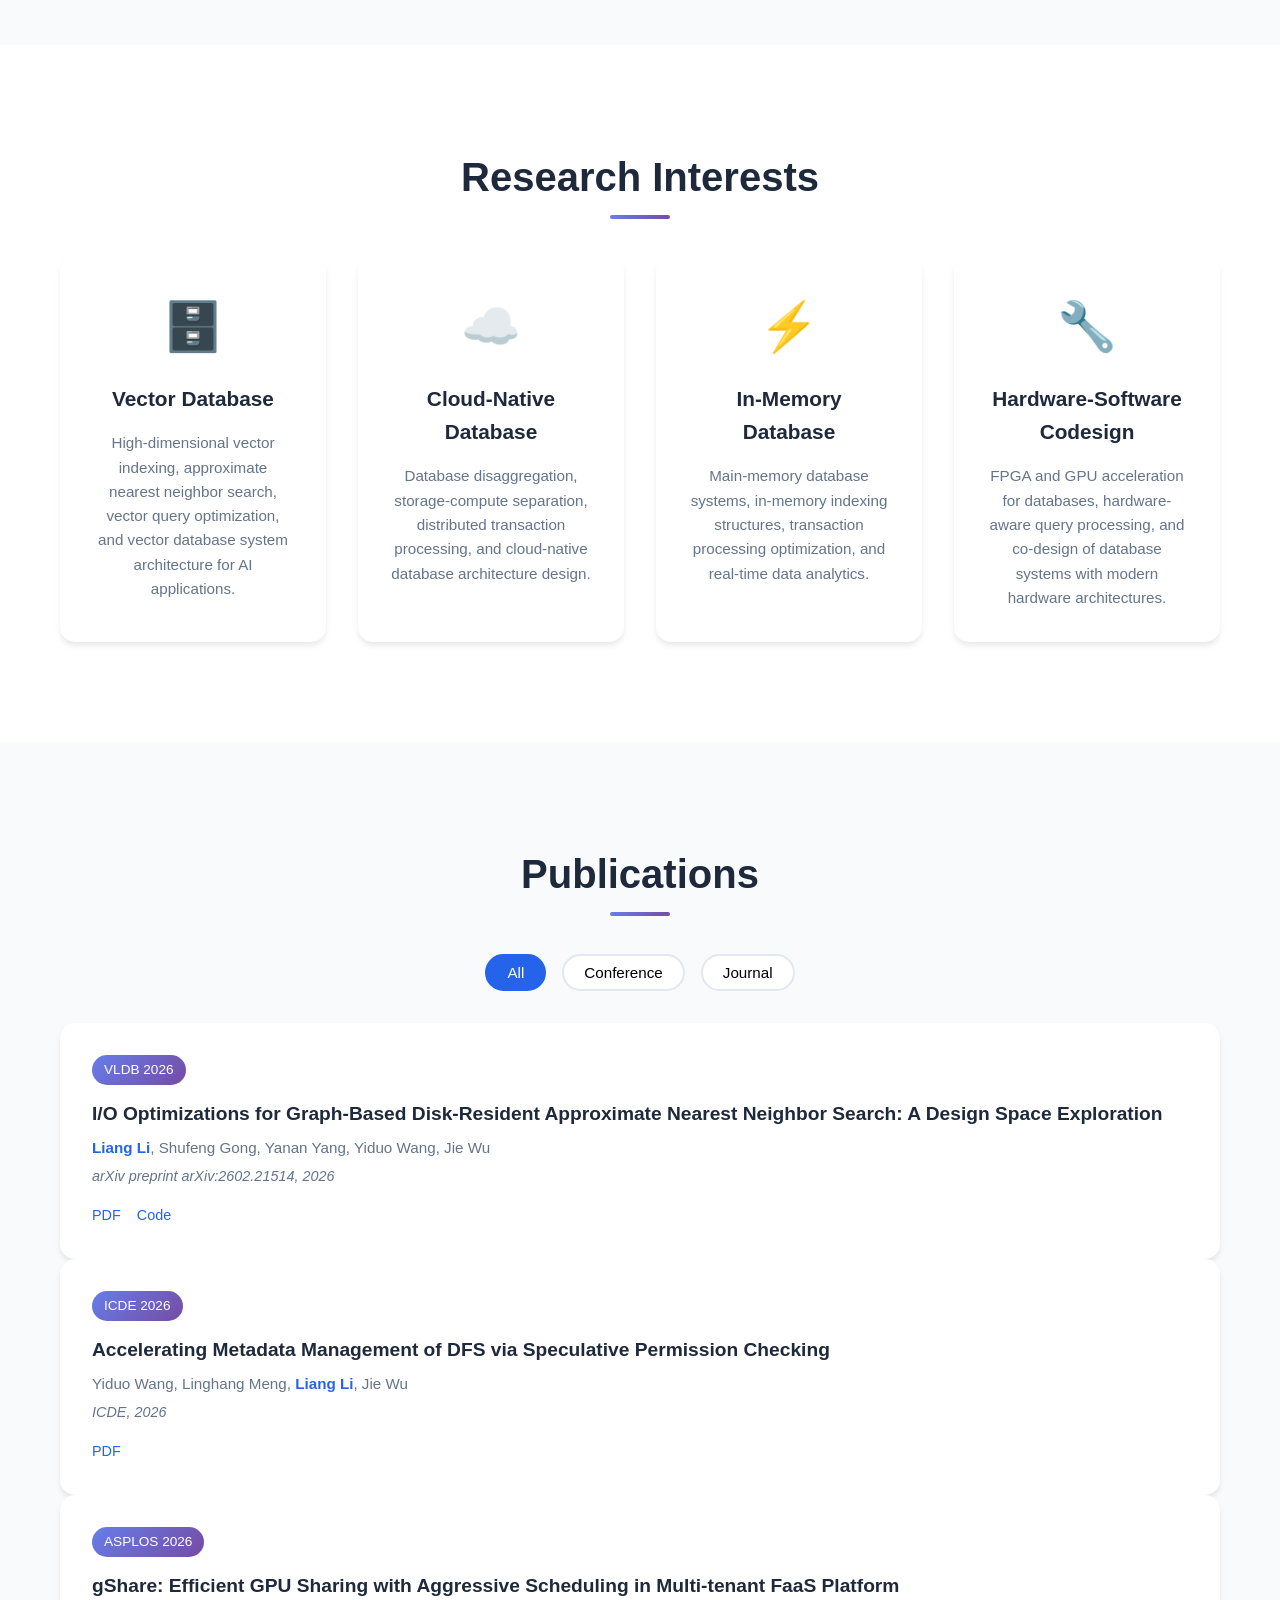
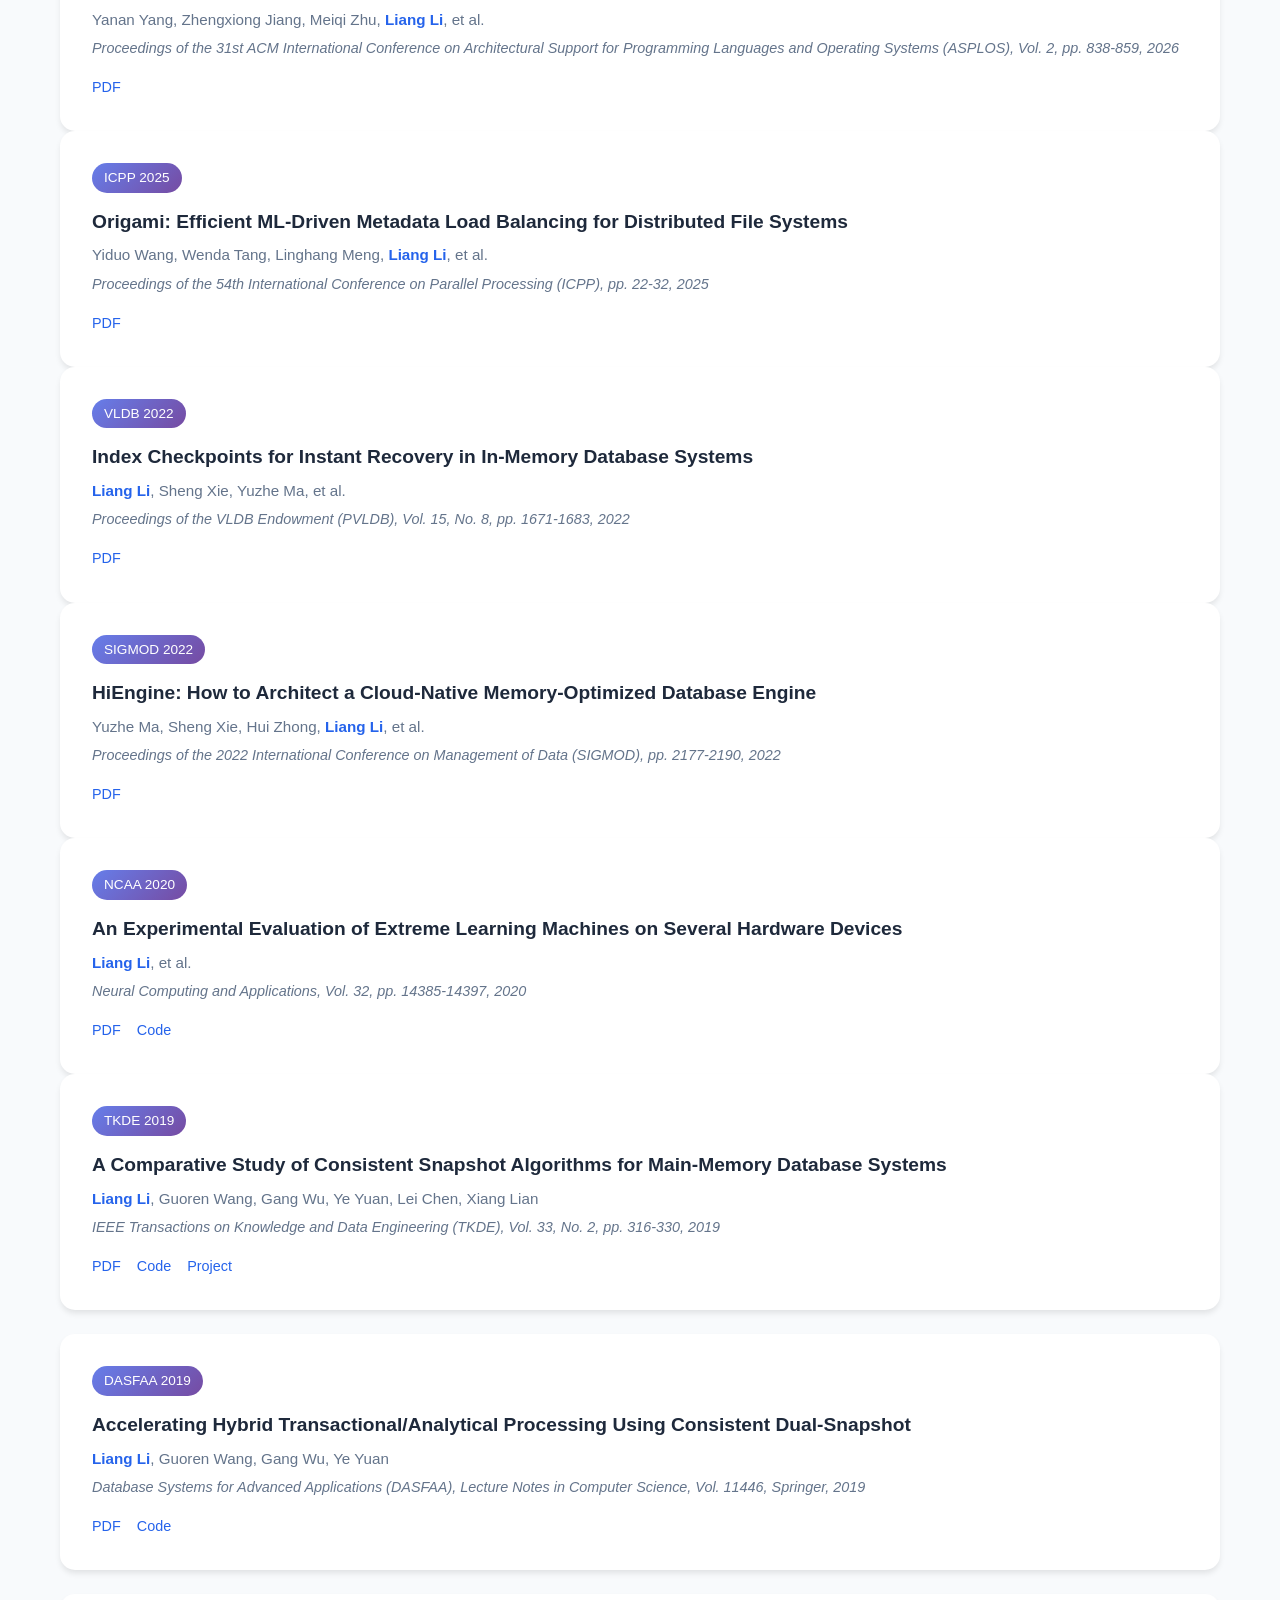
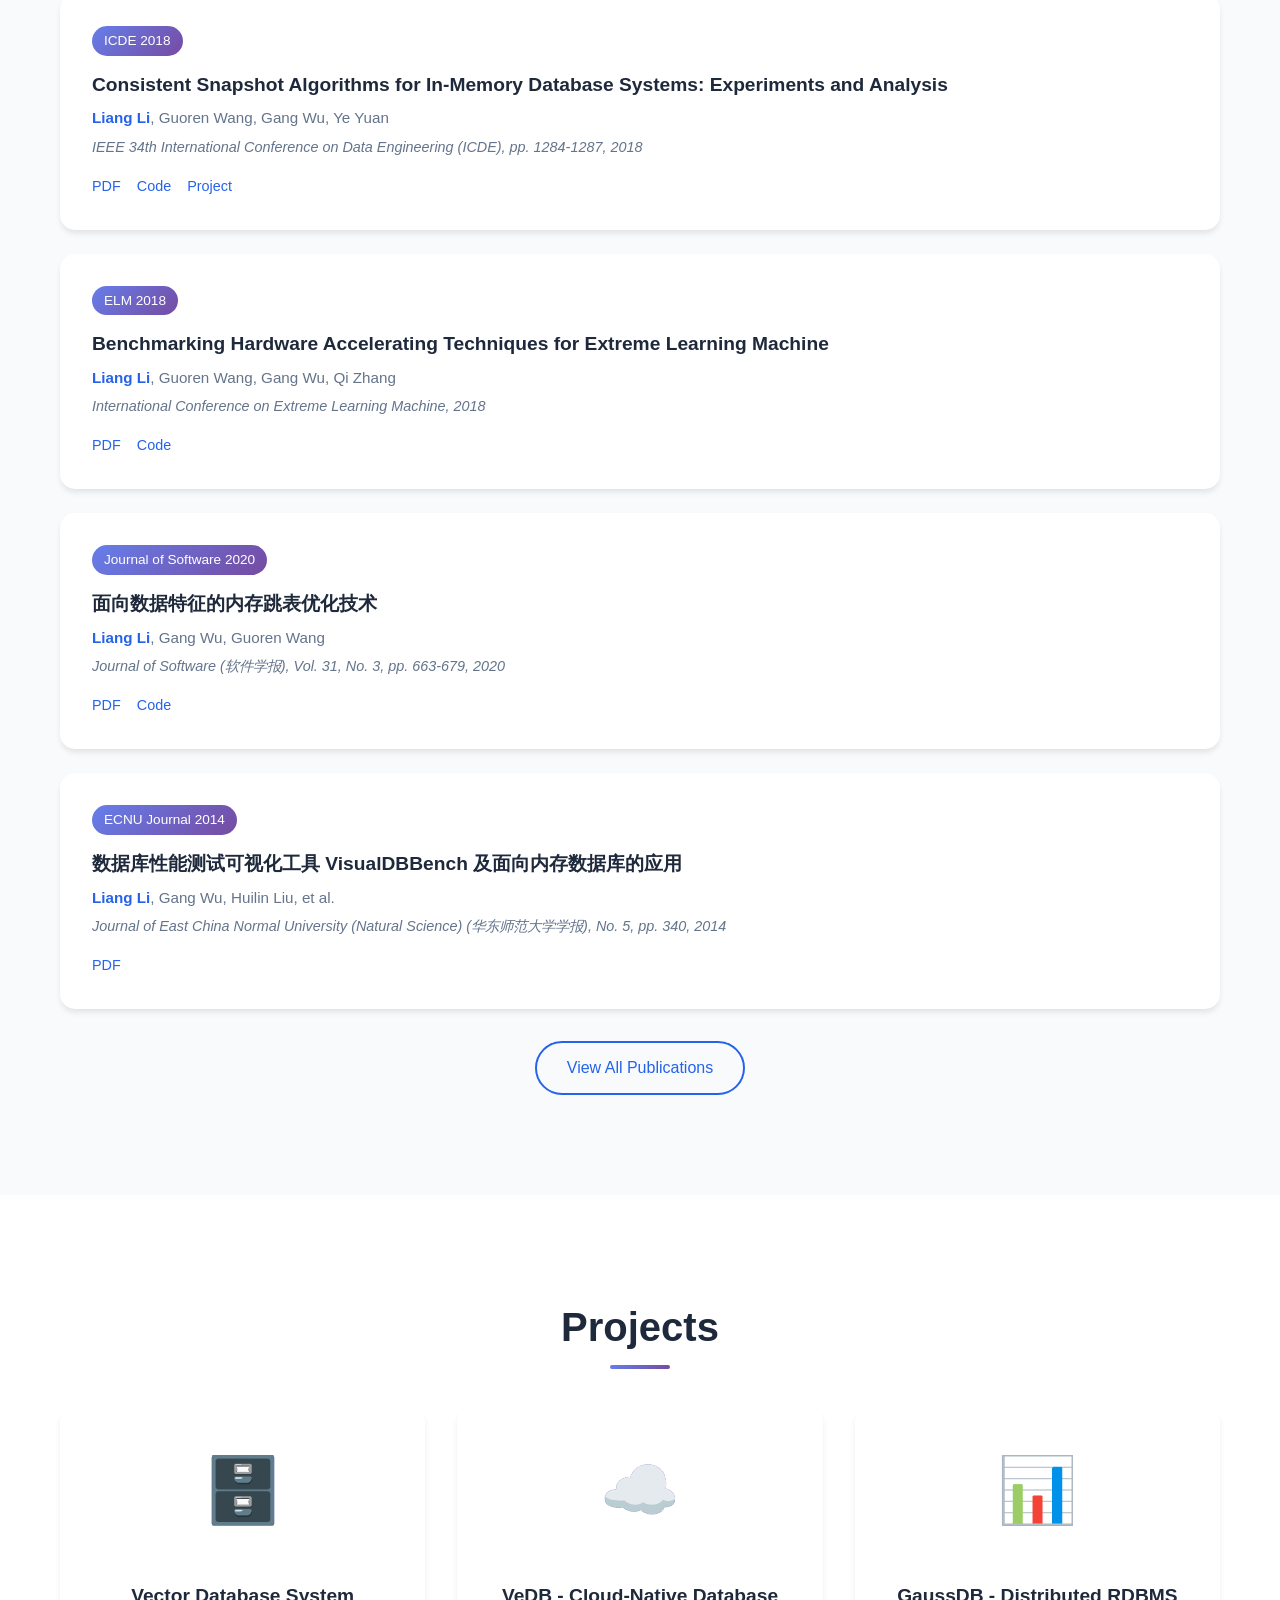
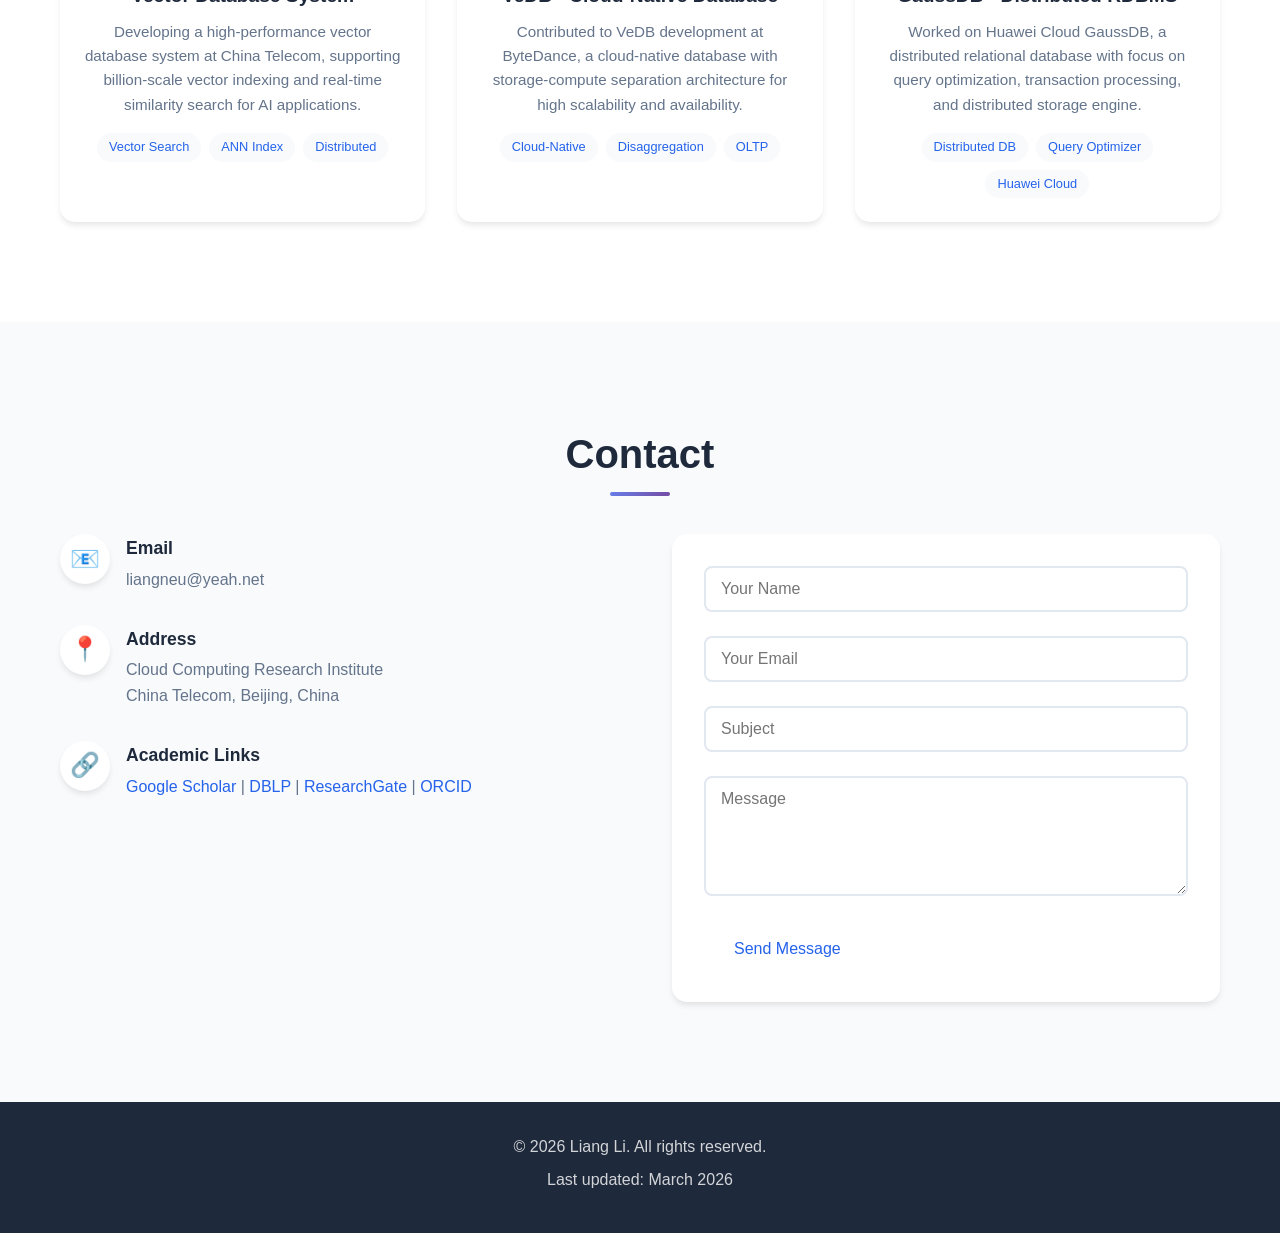
==== commit 426775f9: "更新pub" ====
--- a/index.html
+++ b/index.html
@@ -94,21 +94,49 @@
                         am passionate about building robust and efficient database systems that power modern
                         data-intensive applications.</p>
                 </div>
-                <div class="education">
-                    <h3 data-i18n="about.education">Education</h3>
-                    <div class="timeline">
-                        <div class="timeline-item">
-                            <div class="timeline-date">2014 - 2020</div>
-                            <div class="timeline-content">
-                                <h4 data-i18n="about.phd">Ph.D. in Computer Science</h4>
-                                <p data-i18n="about.neu">Northeastern University, China</p>
+                <div class="about-right">
+                    <div class="education">
+                        <h3 data-i18n="about.education">Education</h3>
+                        <div class="timeline">
+                            <div class="timeline-item">
+                                <div class="timeline-date">2014 - 2020</div>
+                                <div class="timeline-content">
+                                    <h4 data-i18n="about.phd">Ph.D. in Computer Science</h4>
+                                    <p data-i18n="about.neu">Northeastern University, China</p>
+                                </div>
                             </div>
-                        </div>
-                        <div class="timeline-item">
-                            <div class="timeline-date">2010 - 2014</div>
-                            <div class="timeline-content">
-                                <h4 data-i18n="about.bs">B.S. in Computer Science</h4>
-                                <p data-i18n="about.neu">Northeastern University, China</p>
+                            <div class="timeline-item">
+                                <div class="timeline-date">2010 - 2014</div>
+                                <div class="timeline-content">
+                                    <h4 data-i18n="about.bs">B.S. in Computer Science</h4>
+                                    <p data-i18n="about.neu">Northeastern University, China</p>
+                                </div>
+                            </div>
+                        </div>
+                    </div>
+                    <div class="work-experience">
+                        <h3 data-i18n="about.experience">Work Experience</h3>
+                        <div class="timeline">
+                            <div class="timeline-item">
+                                <div class="timeline-date">2024 - Present</div>
+                                <div class="timeline-content">
+                                    <h4 data-i18n="about.work1Title">Researcher</h4>
+                                    <p data-i18n="about.work1Company">Cloud Computing Research Institute, China Telecom</p>
+                                </div>
+                            </div>
+                            <div class="timeline-item">
+                                <div class="timeline-date">2023 - 2024</div>
+                                <div class="timeline-content">
+                                    <h4 data-i18n="about.work2Title">Database Engineer</h4>
+                                    <p data-i18n="about.work2Company">ByteDance (VeDB)</p>
+                                </div>
+                            </div>
+                            <div class="timeline-item">
+                                <div class="timeline-date">2020 - 2023</div>
+                                <div class="timeline-content">
+                                    <h4 data-i18n="about.work3Title">Database Engineer</h4>
+                                    <p data-i18n="about.work3Company">Huawei Cloud (GaussDB)</p>
+                                </div>
                             </div>
                         </div>
                     </div>
@@ -185,7 +213,7 @@
                 <p class="pub-venue">Proceedings of the 31st ACM International Conference on Architectural Support for
                     Programming Languages and Operating Systems (ASPLOS), Vol. 2, pp. 838-859, 2026</p>
                 <div class="pub-links">
-                    <a href="#" class="pub-link">PDF</a>
+                    <a href="https://dl.acm.org/doi/10.1145/3779212.3790168" class="pub-link">PDF</a>
                 </div>
             </div>
             <div class="publication-item" data-type="conference">
@@ -196,7 +224,7 @@
                 <p class="pub-venue">Proceedings of the 54th International Conference on Parallel Processing (ICPP), pp.
                     22-32, 2025</p>
                 <div class="pub-links">
-                    <a href="#" class="pub-link">PDF</a>
+                    <a href="https://dl.acm.org/doi/epdf/10.1145/3754598.3754617" class="pub-link">PDF</a>
                 </div>
             </div>
             <div class="publication-item" data-type="conference">
--- a/style.css
+++ b/style.css
@@ -297,6 +297,18 @@
     align-items: start;
 }
 
+.about-right {
+    display: grid;
+    grid-template-columns: 1fr 1fr;
+    gap: 2rem;
+}
+
+.work-experience h3 {
+    font-size: 1.5rem;
+    margin-bottom: 1.5rem;
+    color: var(--text-color);
+}
+
 .about-text p {
     margin-bottom: 1rem;
     color: var(--text-light);
@@ -737,6 +749,11 @@
         gap: 2rem;
     }
     
+    .about-right {
+        grid-template-columns: 1fr;
+        gap: 1.5rem;
+    }
+    
     .research-grid {
         grid-template-columns: 1fr;
     }
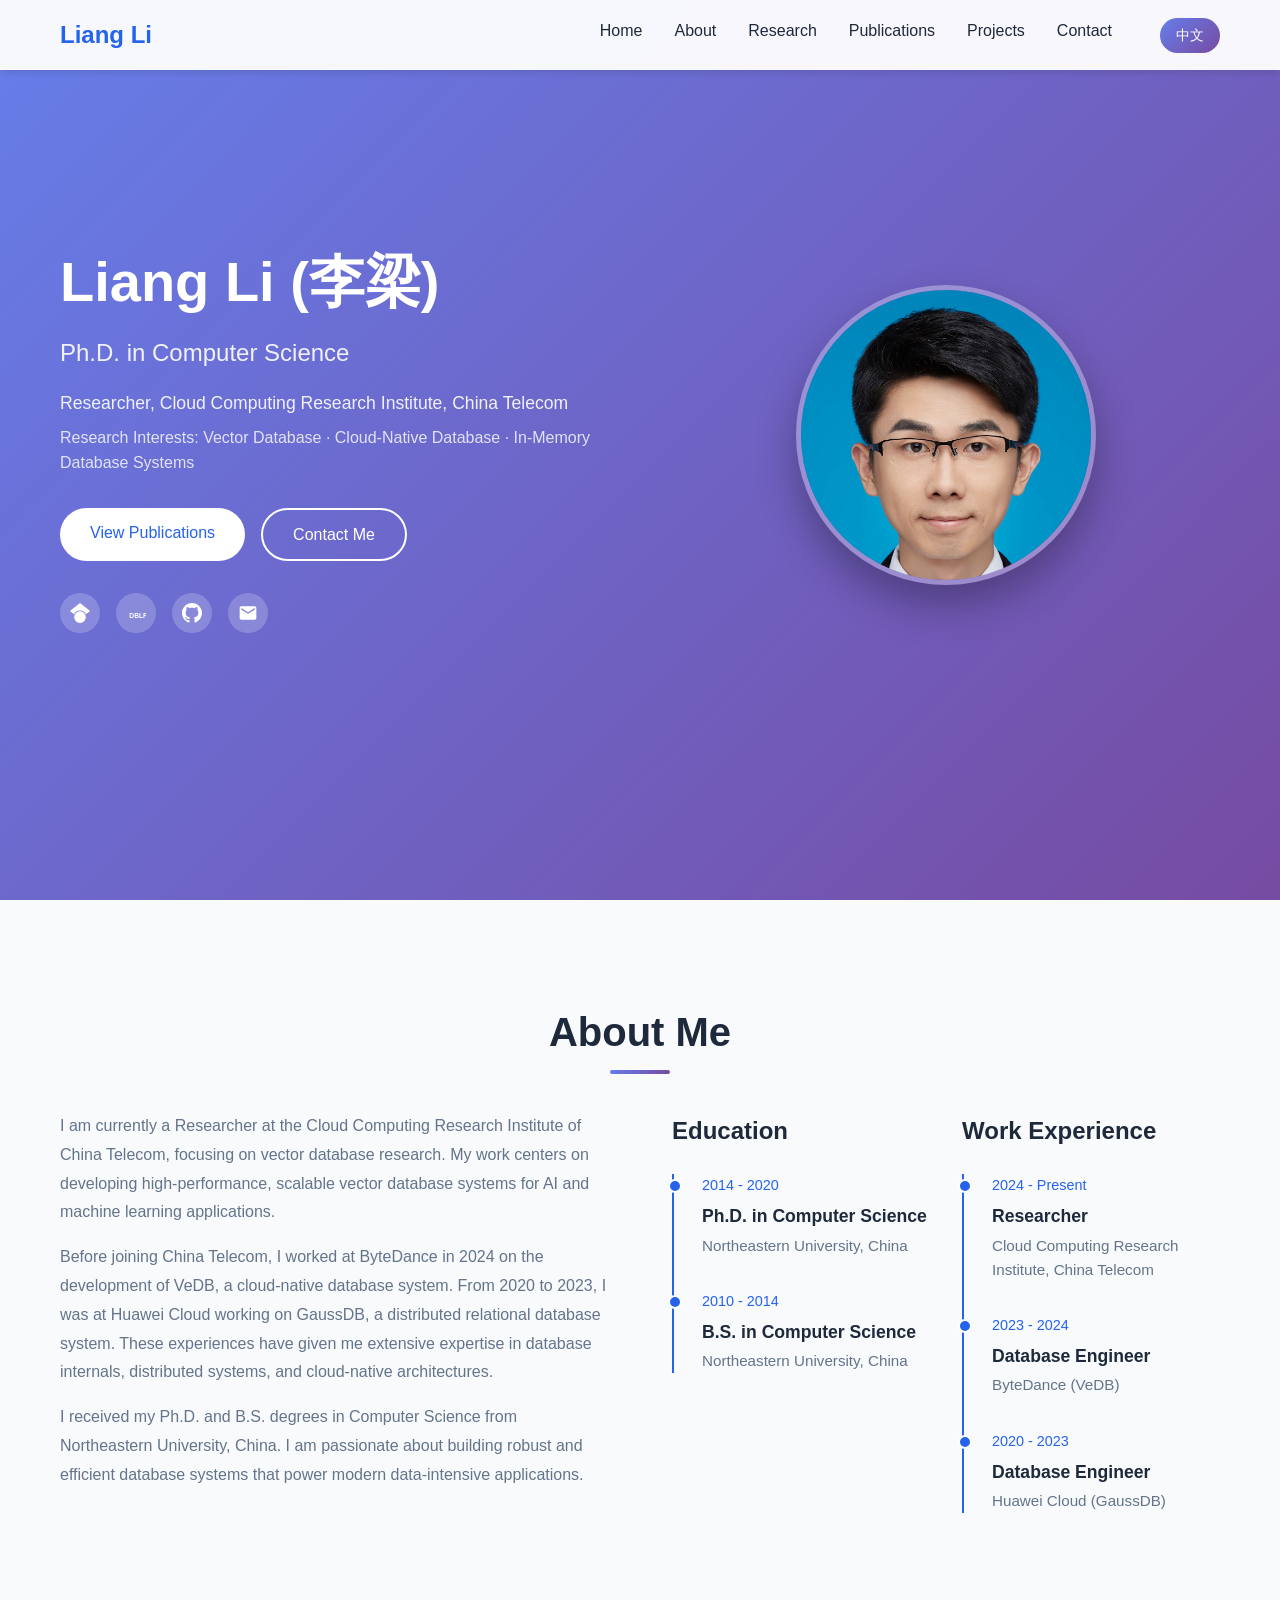
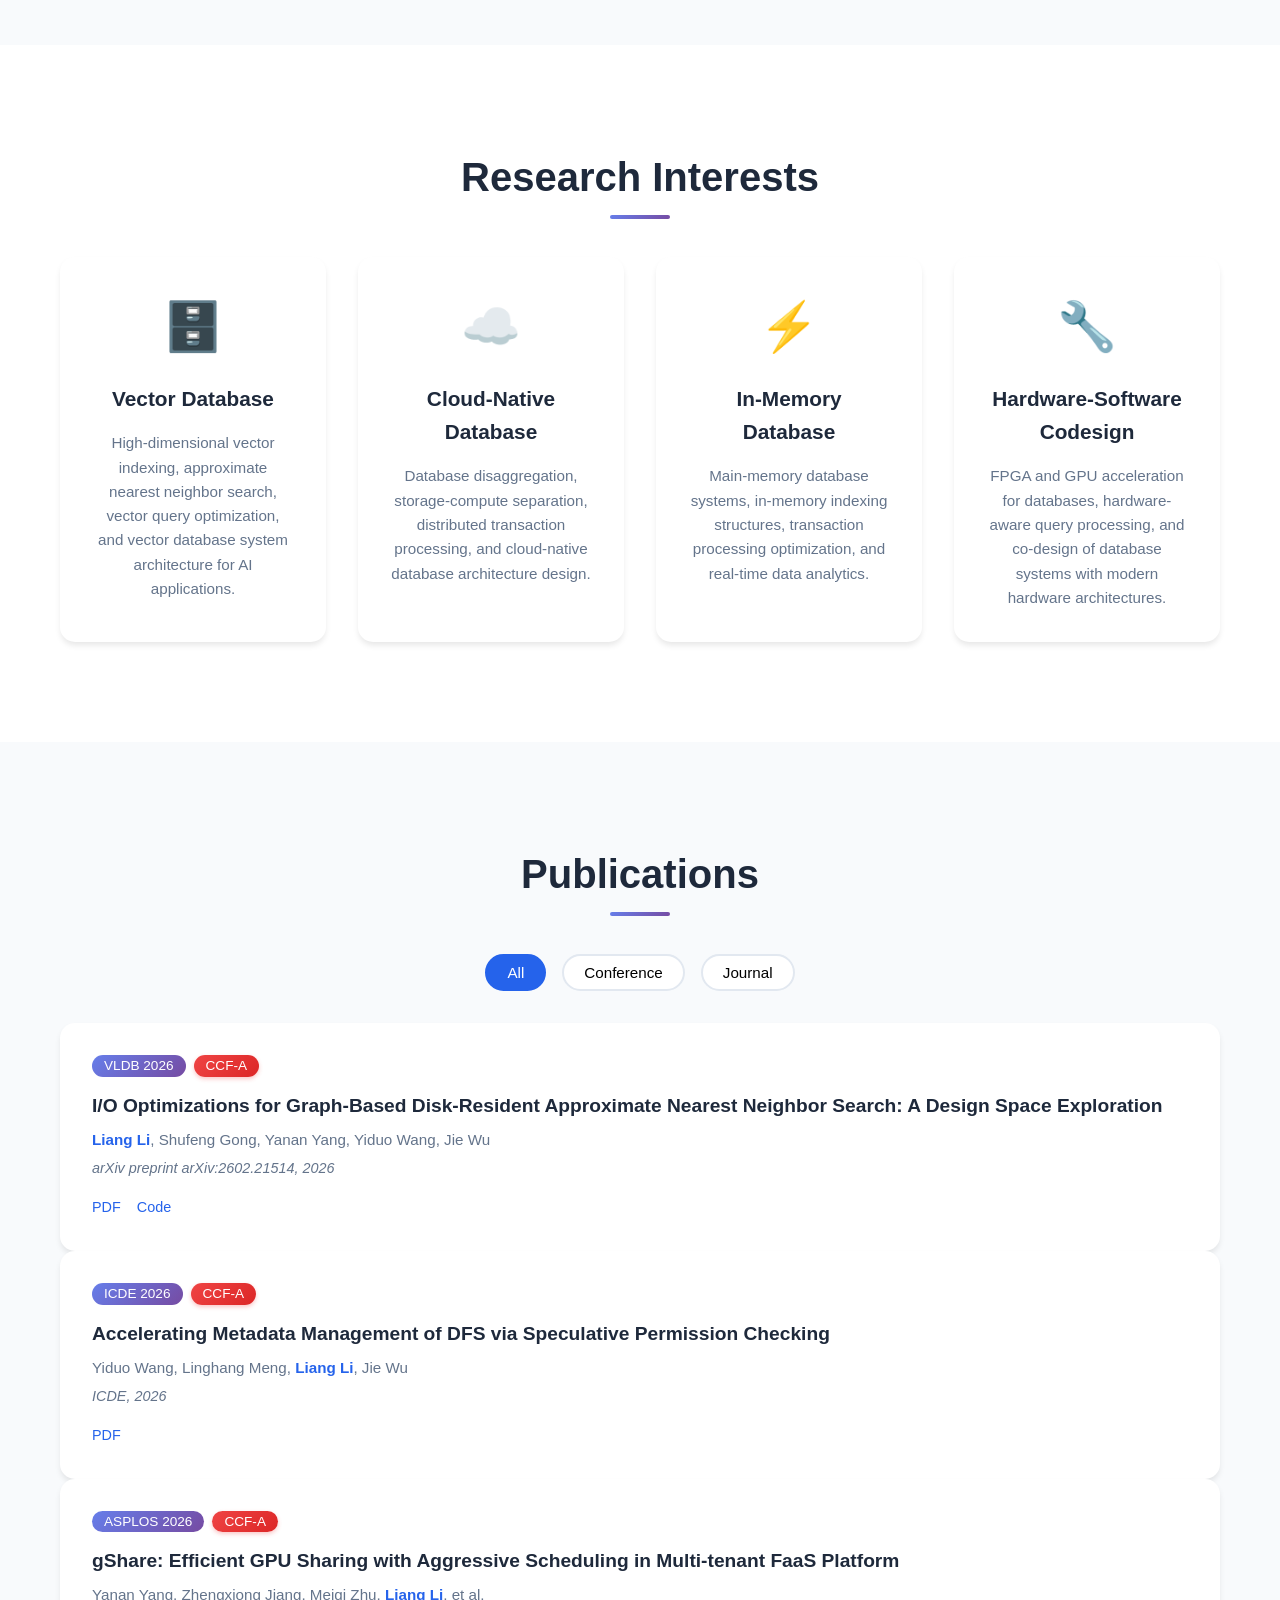
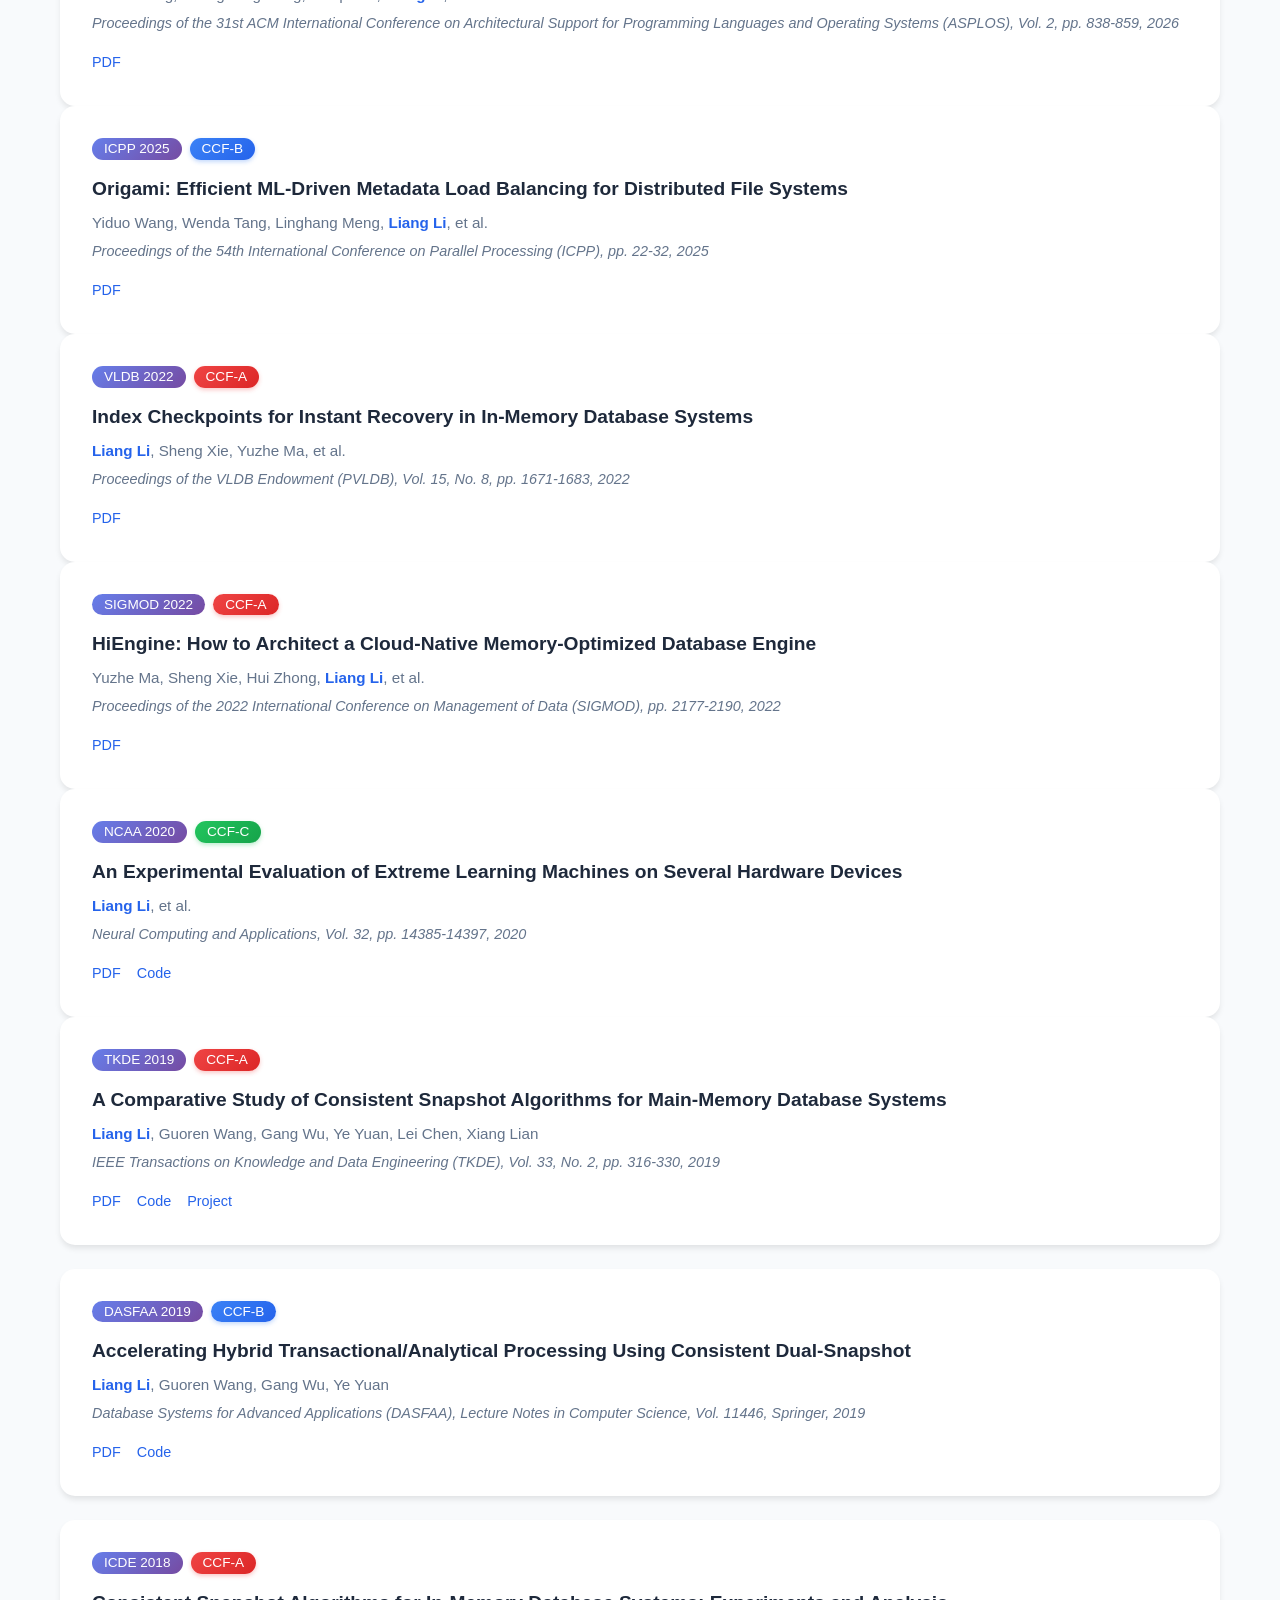
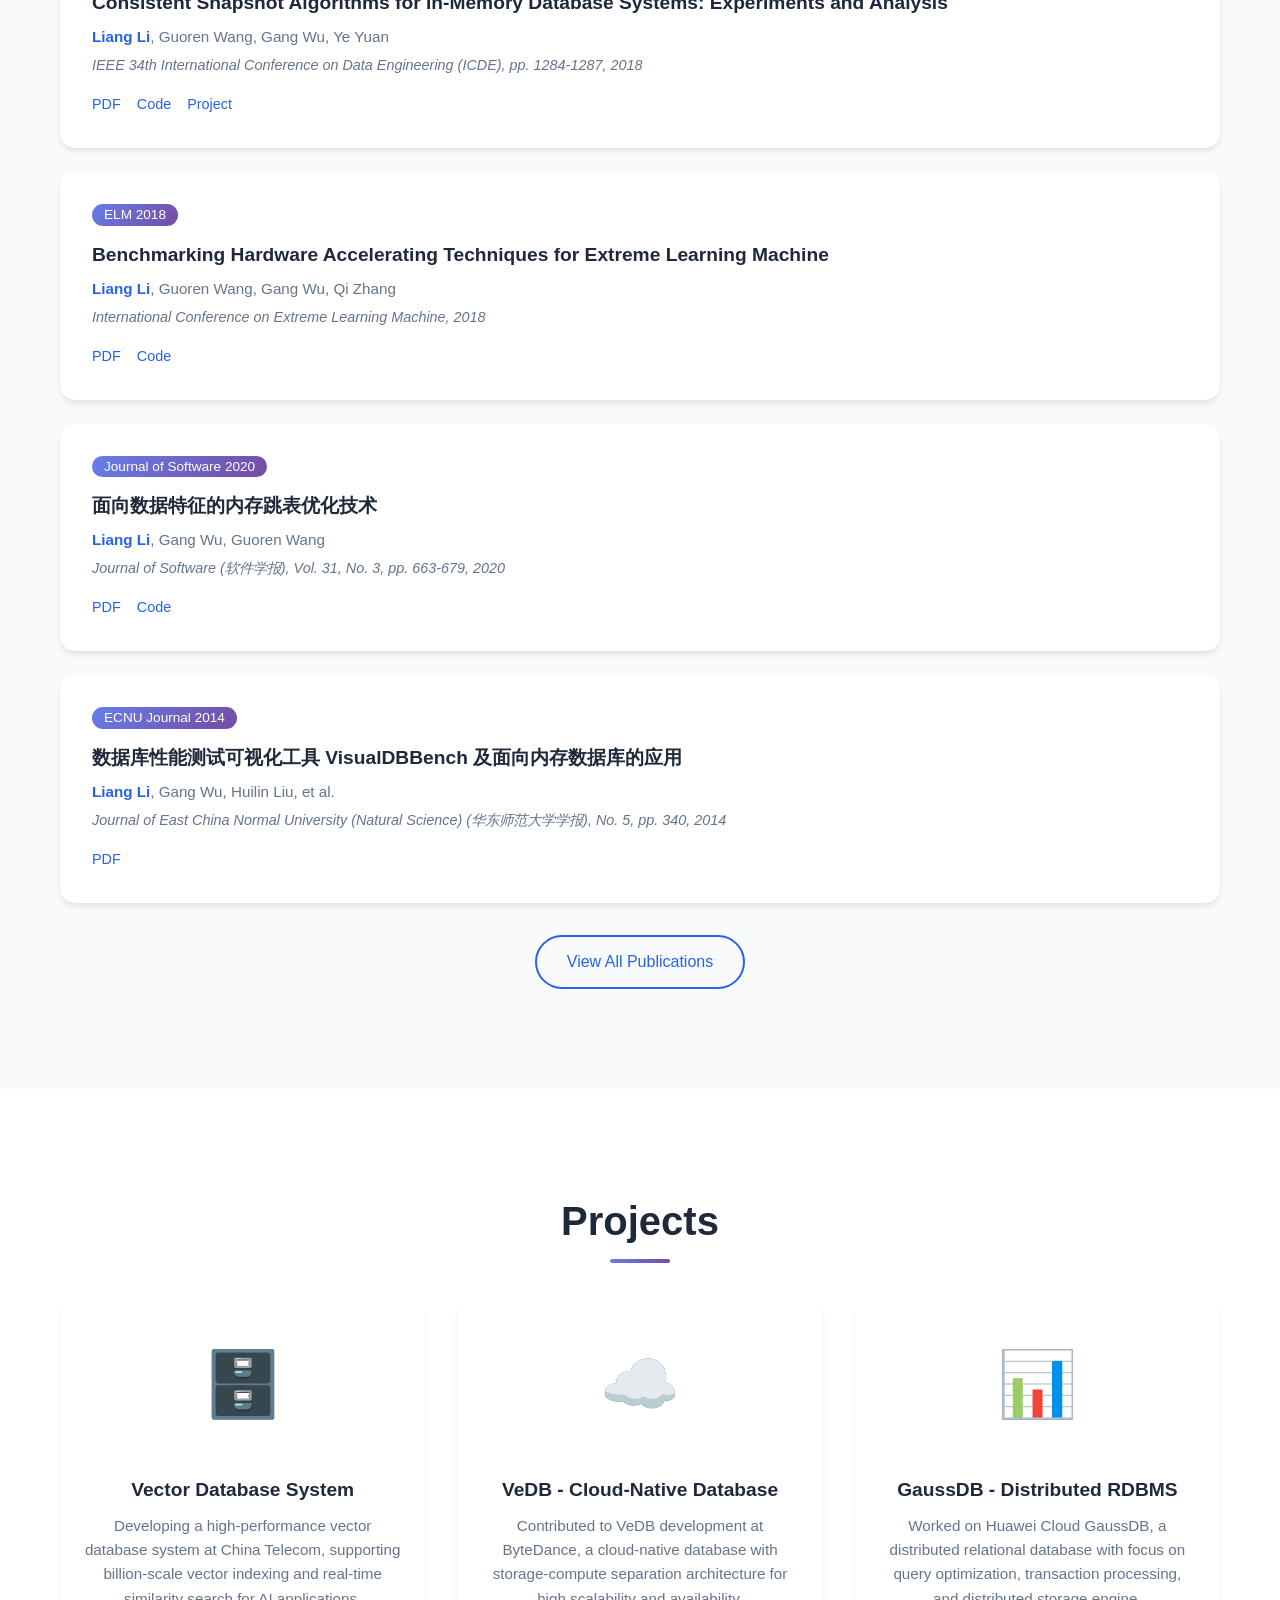
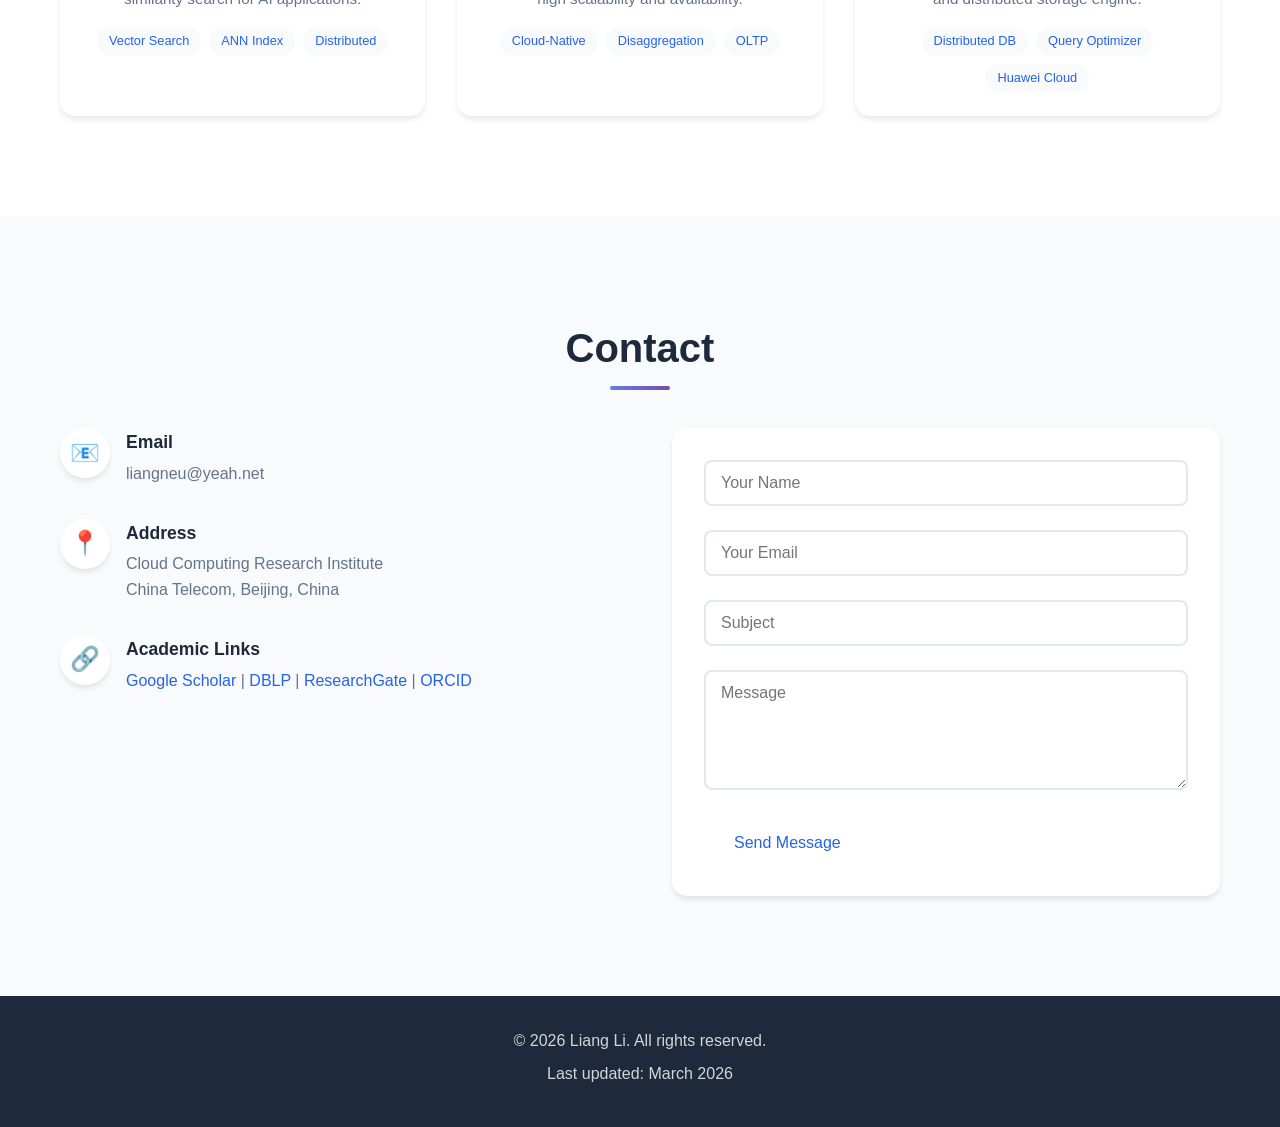
==== commit f3133ff6: "增加ccf标记icon" ====
--- a/index.html
+++ b/index.html
@@ -186,7 +186,10 @@
                 <button class="filter-btn" data-filter="journal" data-i18n="publications.journal">Journal</button>
             </div>
             <div class="publication-item" data-type="conference">
-                <div class="pub-badge">VLDB 2026</div>
+                <div class="pub-badges">
+                    <div class="pub-badge">VLDB 2026</div>
+                    <span class="ccf-badge ccf-a">CCF-A</span>
+                </div>
                 <h3 class="pub-title">I/O Optimizations for Graph-Based Disk-Resident Approximate Nearest Neighbor
                     Search: A Design Space Exploration</h3>
                 <p class="pub-authors"><strong>Liang Li</strong>, Shufeng Gong, Yanan Yang, Yiduo Wang, Jie Wu</p>
@@ -197,7 +200,10 @@
                 </div>
             </div>
             <div class="publication-item" data-type="conference">
-                <div class="pub-badge">ICDE 2026</div>
+                <div class="pub-badges">
+                    <div class="pub-badge">ICDE 2026</div>
+                    <span class="ccf-badge ccf-a">CCF-A</span>
+                </div>
                 <h3 class="pub-title">Accelerating Metadata Management of DFS via Speculative Permission Checking</h3>
                 <p class="pub-authors">Yiduo Wang, Linghang Meng, <strong>Liang Li</strong>, Jie Wu</p>
                 <p class="pub-venue">ICDE, 2026</p>
@@ -206,7 +212,10 @@
                 </div>
             </div>
             <div class="publication-item" data-type="conference">
-                <div class="pub-badge">ASPLOS 2026</div>
+                <div class="pub-badges">
+                    <div class="pub-badge">ASPLOS 2026</div>
+                    <span class="ccf-badge ccf-a">CCF-A</span>
+                </div>
                 <h3 class="pub-title">gShare: Efficient GPU Sharing with Aggressive Scheduling in Multi-tenant FaaS
                     Platform</h3>
                 <p class="pub-authors">Yanan Yang, Zhengxiong Jiang, Meiqi Zhu, <strong>Liang Li</strong>, et al.</p>
@@ -217,7 +226,10 @@
                 </div>
             </div>
             <div class="publication-item" data-type="conference">
-                <div class="pub-badge">ICPP 2025</div>
+                <div class="pub-badges">
+                    <div class="pub-badge">ICPP 2025</div>
+                    <span class="ccf-badge ccf-b">CCF-B</span>
+                </div>
                 <h3 class="pub-title">Origami: Efficient ML-Driven Metadata Load Balancing for Distributed File Systems
                 </h3>
                 <p class="pub-authors">Yiduo Wang, Wenda Tang, Linghang Meng, <strong>Liang Li</strong>, et al.</p>
@@ -228,7 +240,10 @@
                 </div>
             </div>
             <div class="publication-item" data-type="conference">
-                <div class="pub-badge">VLDB 2022</div>
+                <div class="pub-badges">
+                    <div class="pub-badge">VLDB 2022</div>
+                    <span class="ccf-badge ccf-a">CCF-A</span>
+                </div>
                 <h3 class="pub-title">Index Checkpoints for Instant Recovery in In-Memory Database Systems</h3>
                 <p class="pub-authors"><strong>Liang Li</strong>, Sheng Xie, Yuzhe Ma, et al.</p>
                 <p class="pub-venue">Proceedings of the VLDB Endowment (PVLDB), Vol. 15, No. 8, pp. 1671-1683, 2022</p>
@@ -237,7 +252,10 @@
                 </div>
             </div>
             <div class="publication-item" data-type="conference">
-                <div class="pub-badge">SIGMOD 2022</div>
+                <div class="pub-badges">
+                    <div class="pub-badge">SIGMOD 2022</div>
+                    <span class="ccf-badge ccf-a">CCF-A</span>
+                </div>
                 <h3 class="pub-title">HiEngine: How to Architect a Cloud-Native Memory-Optimized Database Engine</h3>
                 <p class="pub-authors">Yuzhe Ma, Sheng Xie, Hui Zhong, <strong>Liang Li</strong>, et al.</p>
                 <p class="pub-venue">Proceedings of the 2022 International Conference on Management of Data (SIGMOD),
@@ -247,7 +265,10 @@
                 </div>
             </div>
             <div class="publication-item" data-type="journal">
-                <div class="pub-badge">NCAA 2020</div>
+                <div class="pub-badges">
+                    <div class="pub-badge">NCAA 2020</div>
+                    <span class="ccf-badge ccf-c">CCF-C</span>
+                </div>
                 <h3 class="pub-title">An Experimental Evaluation of Extreme Learning Machines on Several Hardware
                     Devices</h3>
                 <p class="pub-authors"><strong>Liang Li</strong>, et al.</p>
@@ -259,7 +280,10 @@
             </div>
             <div class="publications-list">
                 <div class="publication-item" data-type="journal">
-                    <div class="pub-badge">TKDE 2019</div>
+                    <div class="pub-badges">
+                        <div class="pub-badge">TKDE 2019</div>
+                        <span class="ccf-badge ccf-a">CCF-A</span>
+                    </div>
                     <h3 class="pub-title">A Comparative Study of Consistent Snapshot Algorithms for Main-Memory Database
                         Systems</h3>
                     <p class="pub-authors"><strong>Liang Li</strong>, Guoren Wang, Gang Wu, Ye Yuan, Lei Chen, Xiang
@@ -273,7 +297,10 @@
                     </div>
                 </div>
                 <div class="publication-item" data-type="conference">
-                    <div class="pub-badge">DASFAA 2019</div>
+                    <div class="pub-badges">
+                        <div class="pub-badge">DASFAA 2019</div>
+                        <span class="ccf-badge ccf-b">CCF-B</span>
+                    </div>
                     <h3 class="pub-title">Accelerating Hybrid Transactional/Analytical Processing Using Consistent
                         Dual-Snapshot</h3>
                     <p class="pub-authors"><strong>Liang Li</strong>, Guoren Wang, Gang Wu, Ye Yuan</p>
@@ -285,7 +312,10 @@
                     </div>
                 </div>
                 <div class="publication-item" data-type="conference">
-                    <div class="pub-badge">ICDE 2018</div>
+                    <div class="pub-badges">
+                        <div class="pub-badge">ICDE 2018</div>
+                        <span class="ccf-badge ccf-a">CCF-A</span>
+                    </div>
                     <h3 class="pub-title">Consistent Snapshot Algorithms for In-Memory Database Systems: Experiments and
                         Analysis</h3>
                     <p class="pub-authors"><strong>Liang Li</strong>, Guoren Wang, Gang Wu, Ye Yuan</p>
@@ -298,7 +328,9 @@
                     </div>
                 </div>
                 <div class="publication-item" data-type="conference">
-                    <div class="pub-badge">ELM 2018</div>
+                    <div class="pub-badges">
+                        <div class="pub-badge">ELM 2018</div>
+                    </div>
                     <h3 class="pub-title">Benchmarking Hardware Accelerating Techniques for Extreme Learning Machine
                     </h3>
                     <p class="pub-authors"><strong>Liang Li</strong>, Guoren Wang, Gang Wu, Qi Zhang</p>
@@ -309,7 +341,9 @@
                     </div>
                 </div>
                 <div class="publication-item" data-type="journal">
-                    <div class="pub-badge">Journal of Software 2020</div>
+                    <div class="pub-badges">
+                        <div class="pub-badge">Journal of Software 2020</div>
+                    </div>
                     <h3 class="pub-title">面向数据特征的内存跳表优化技术</h3>
                     <p class="pub-authors"><strong>Liang Li</strong>, Gang Wu, Guoren Wang</p>
                     <p class="pub-venue">Journal of Software (软件学报), Vol. 31, No. 3, pp. 663-679, 2020</p>
@@ -319,7 +353,9 @@
                     </div>
                 </div>
                 <div class="publication-item" data-type="journal">
-                    <div class="pub-badge">ECNU Journal 2014</div>
+                    <div class="pub-badges">
+                        <div class="pub-badge">ECNU Journal 2014</div>
+                    </div>
                     <h3 class="pub-title">数据库性能测试可视化工具 VisualDBBench 及面向内存数据库的应用</h3>
                     <p class="pub-authors"><strong>Liang Li</strong>, Gang Wu, Huilin Liu, et al.</p>
                     <p class="pub-venue">Journal of East China Normal University (Natural Science) (华东师范大学学报), No. 5,
--- a/style.css
+++ b/style.css
@@ -457,14 +457,53 @@
 }
 
 .pub-badge {
-    display: inline-block;
+    display: inline-flex;
+    align-items: center;
+    justify-content: center;
     background: linear-gradient(135deg, #667eea 0%, #764ba2 100%);
     color: white;
     padding: 4px 12px;
     border-radius: 20px;
     font-size: 0.85rem;
     font-weight: 500;
+    line-height: 1;
+}
+
+.pub-badges {
+    display: flex;
+    gap: 8px;
     margin-bottom: 1rem;
+    flex-wrap: wrap;
+}
+
+.ccf-badge {
+    display: inline-flex;
+    align-items: center;
+    justify-content: center;
+    padding: 4px 12px;
+    border-radius: 20px;
+    font-size: 0.85rem;
+    font-weight: 500;
+    text-transform: uppercase;
+    line-height: 1;
+}
+
+.ccf-a {
+    background: linear-gradient(135deg, #ef4444 0%, #dc2626 100%);
+    color: white;
+    box-shadow: 0 2px 4px rgba(239, 68, 68, 0.3);
+}
+
+.ccf-b {
+    background: linear-gradient(135deg, #3b82f6 0%, #2563eb 100%);
+    color: white;
+    box-shadow: 0 2px 4px rgba(59, 130, 246, 0.3);
+}
+
+.ccf-c {
+    background: linear-gradient(135deg, #22c55e 0%, #16a34a 100%);
+    color: white;
+    box-shadow: 0 2px 4px rgba(34, 197, 94, 0.3);
 }
 
 .pub-title {
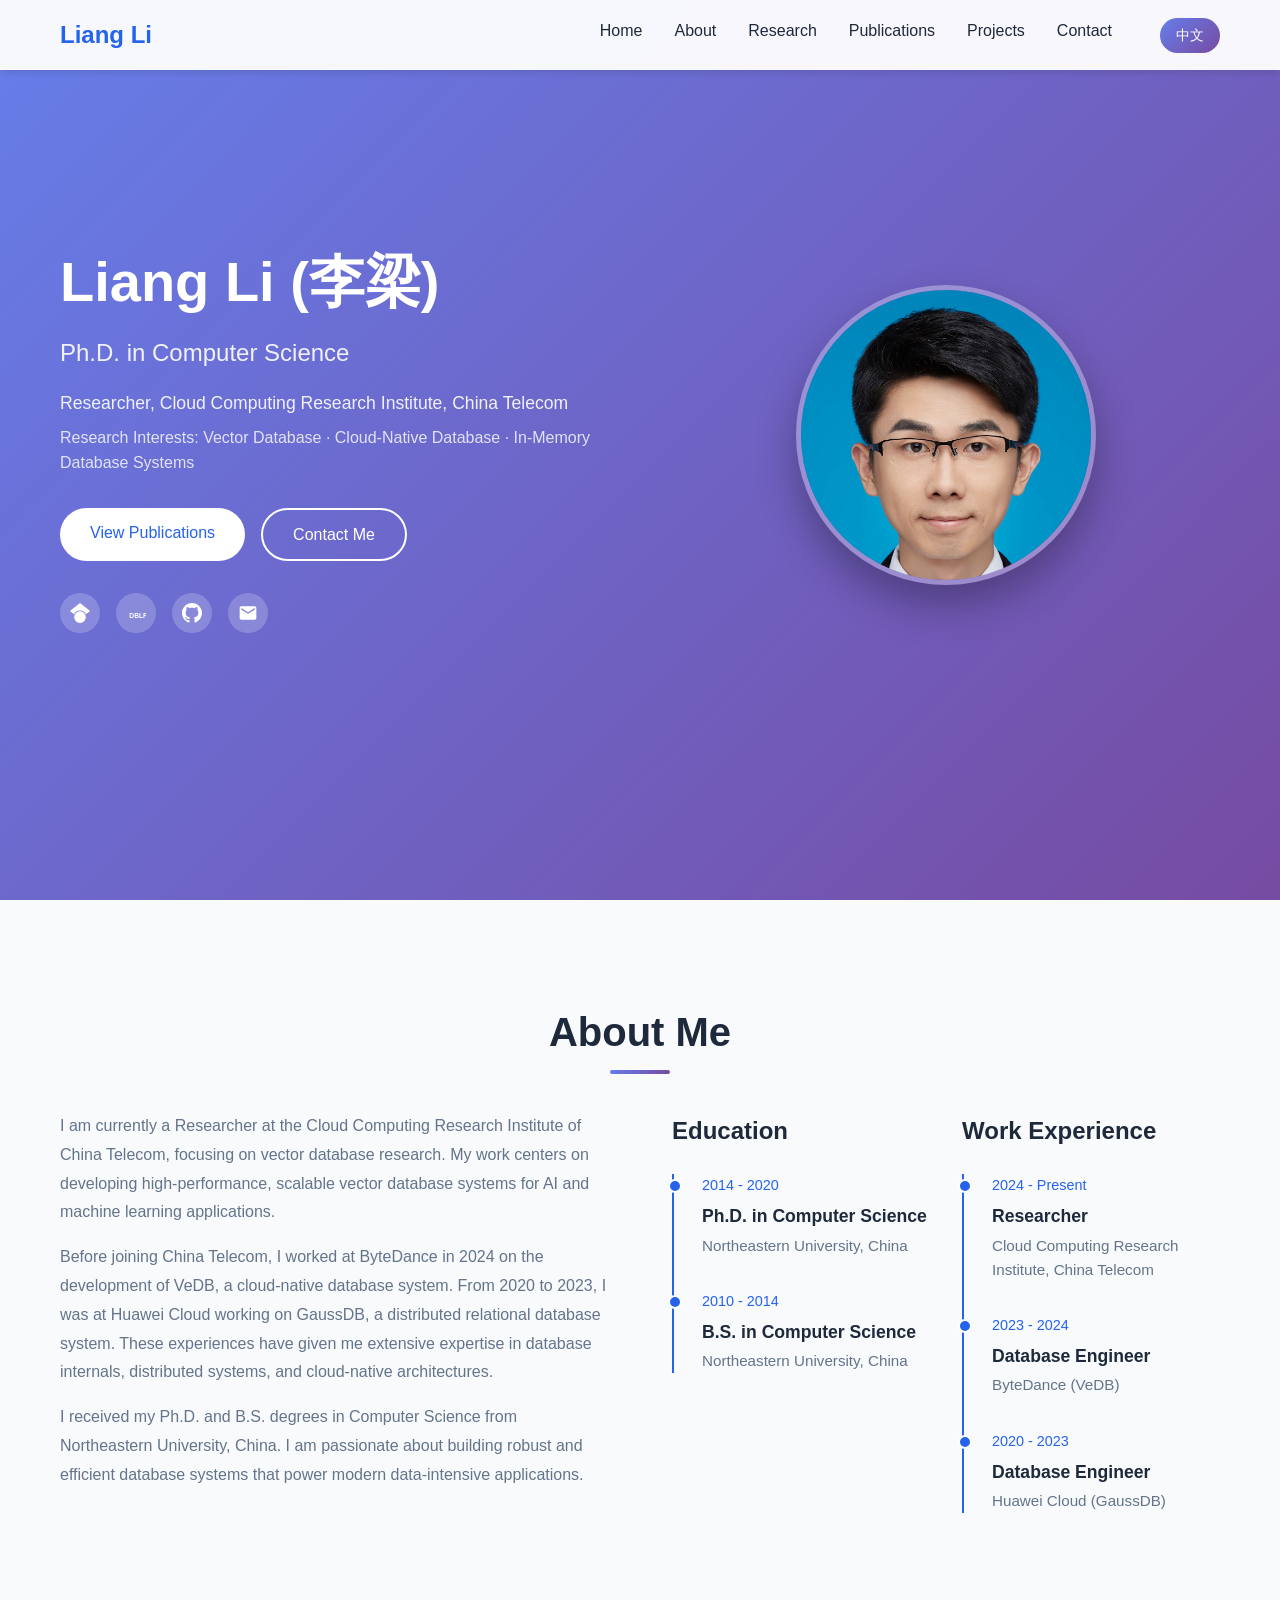
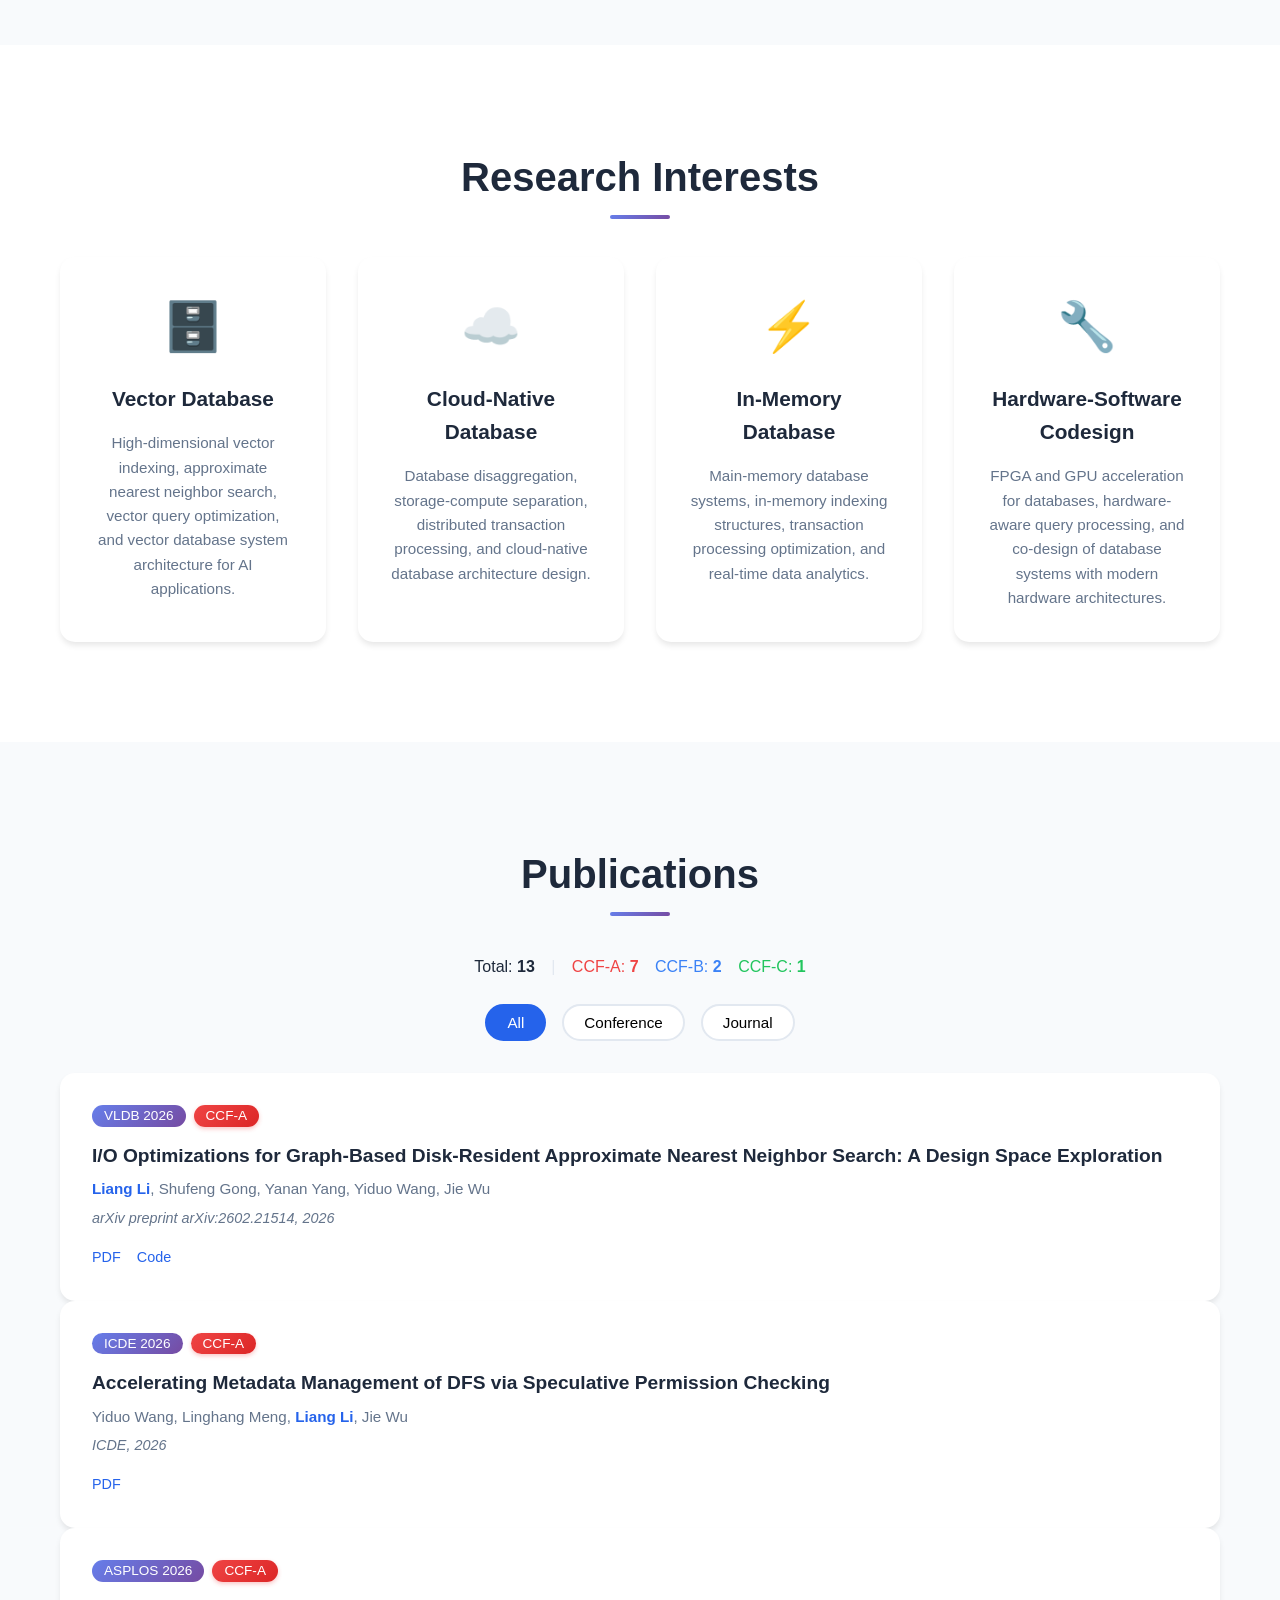
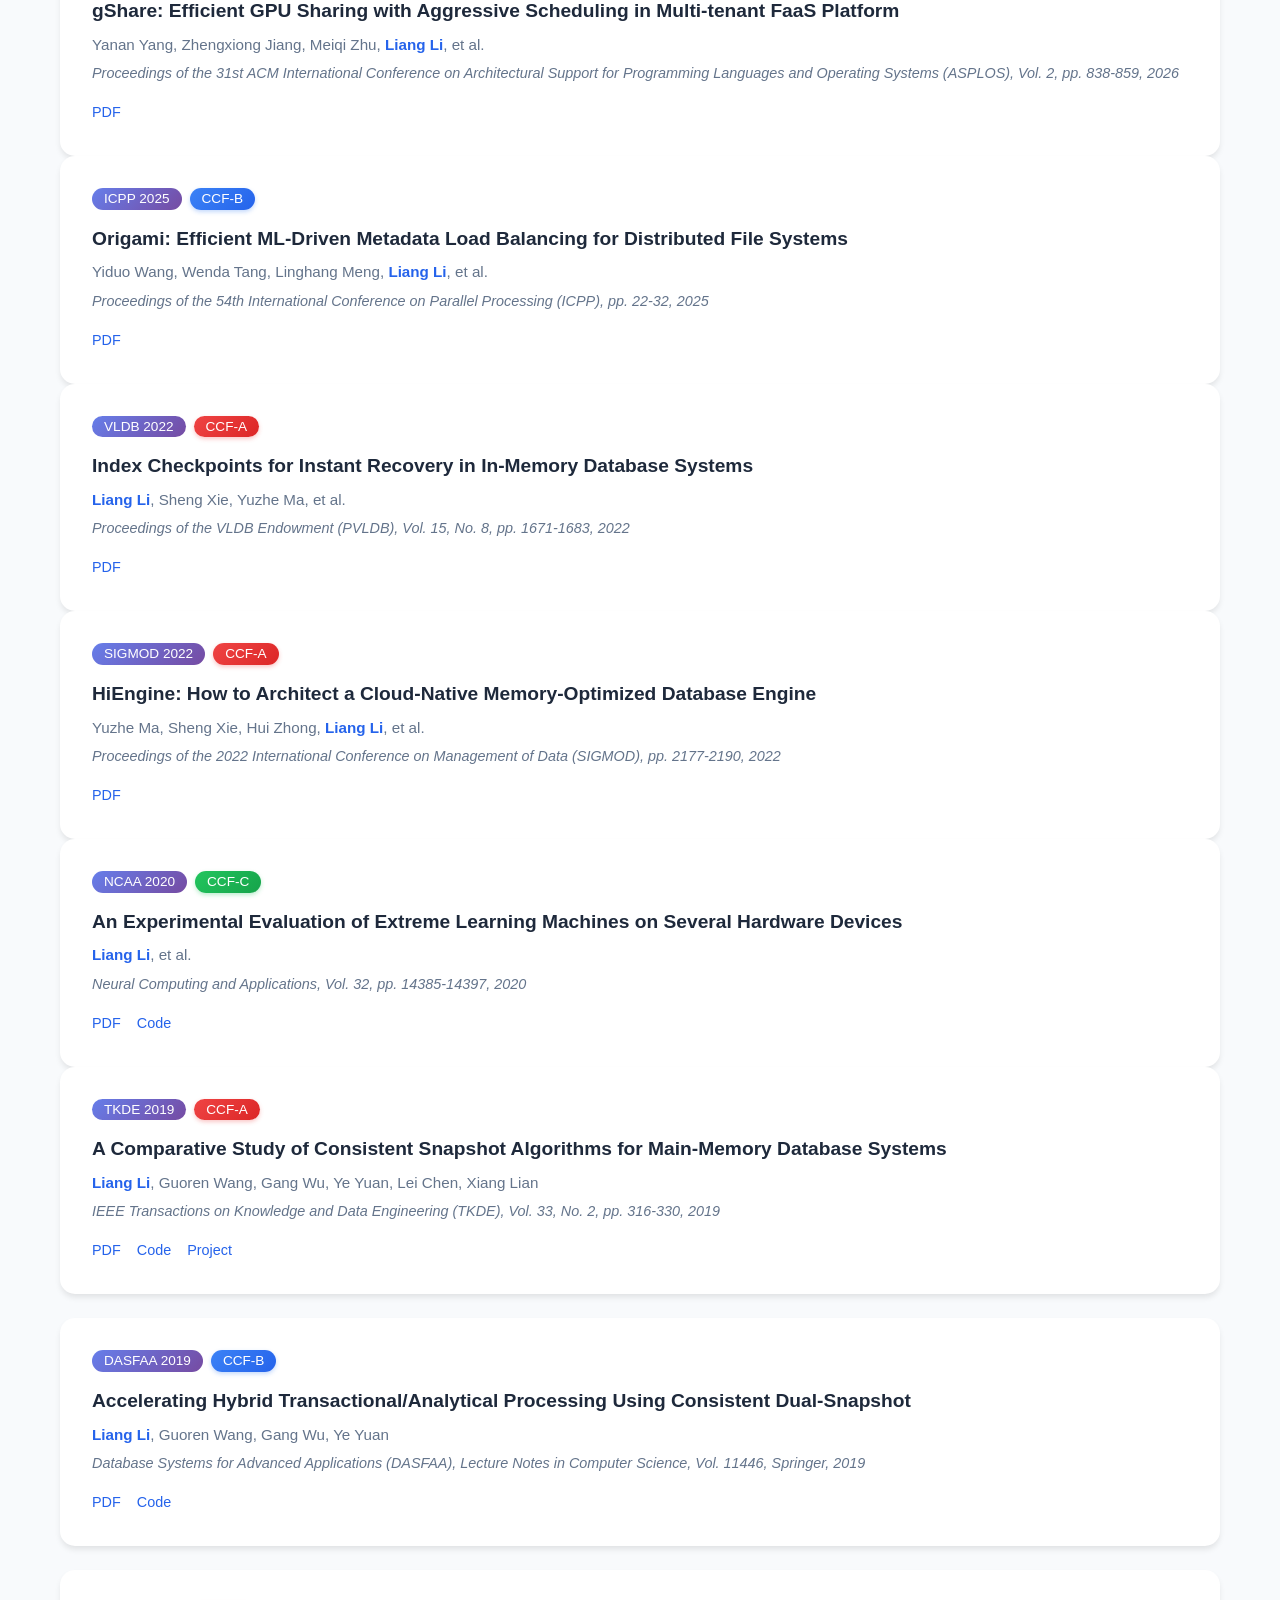
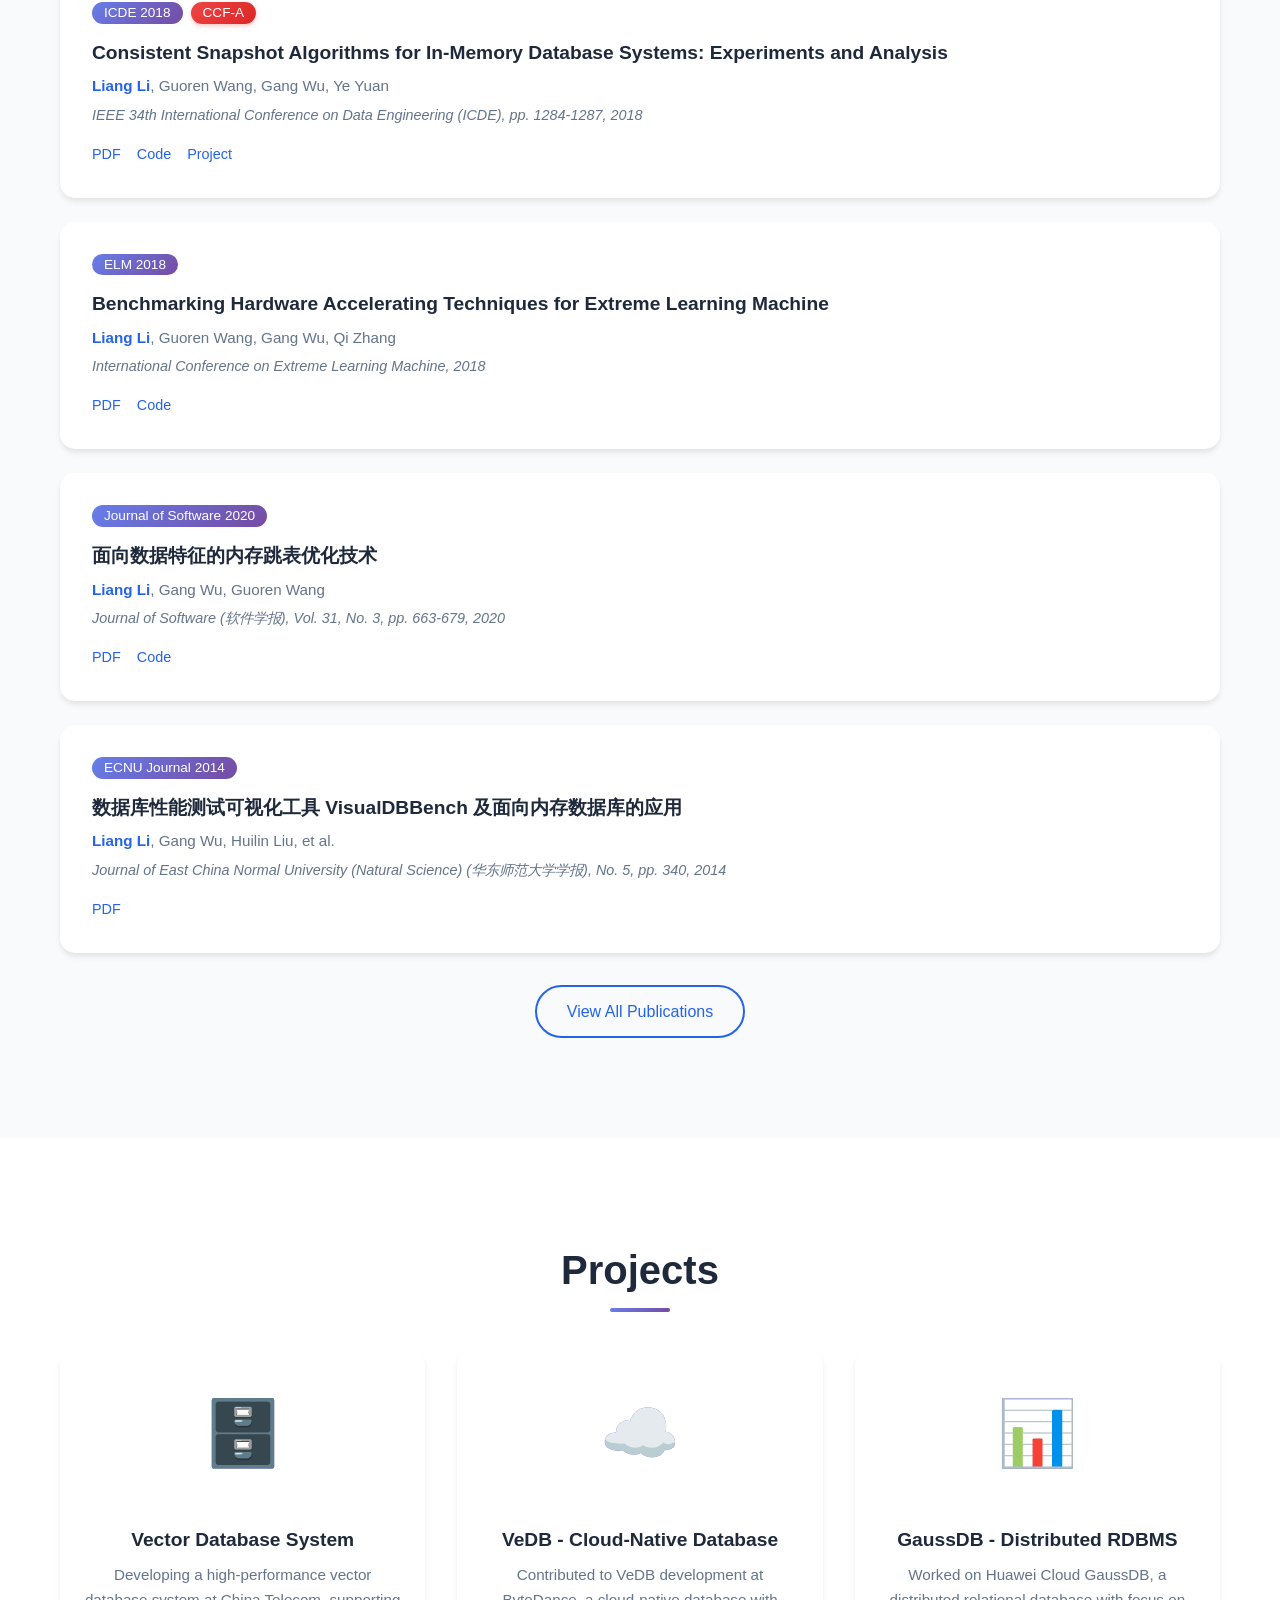
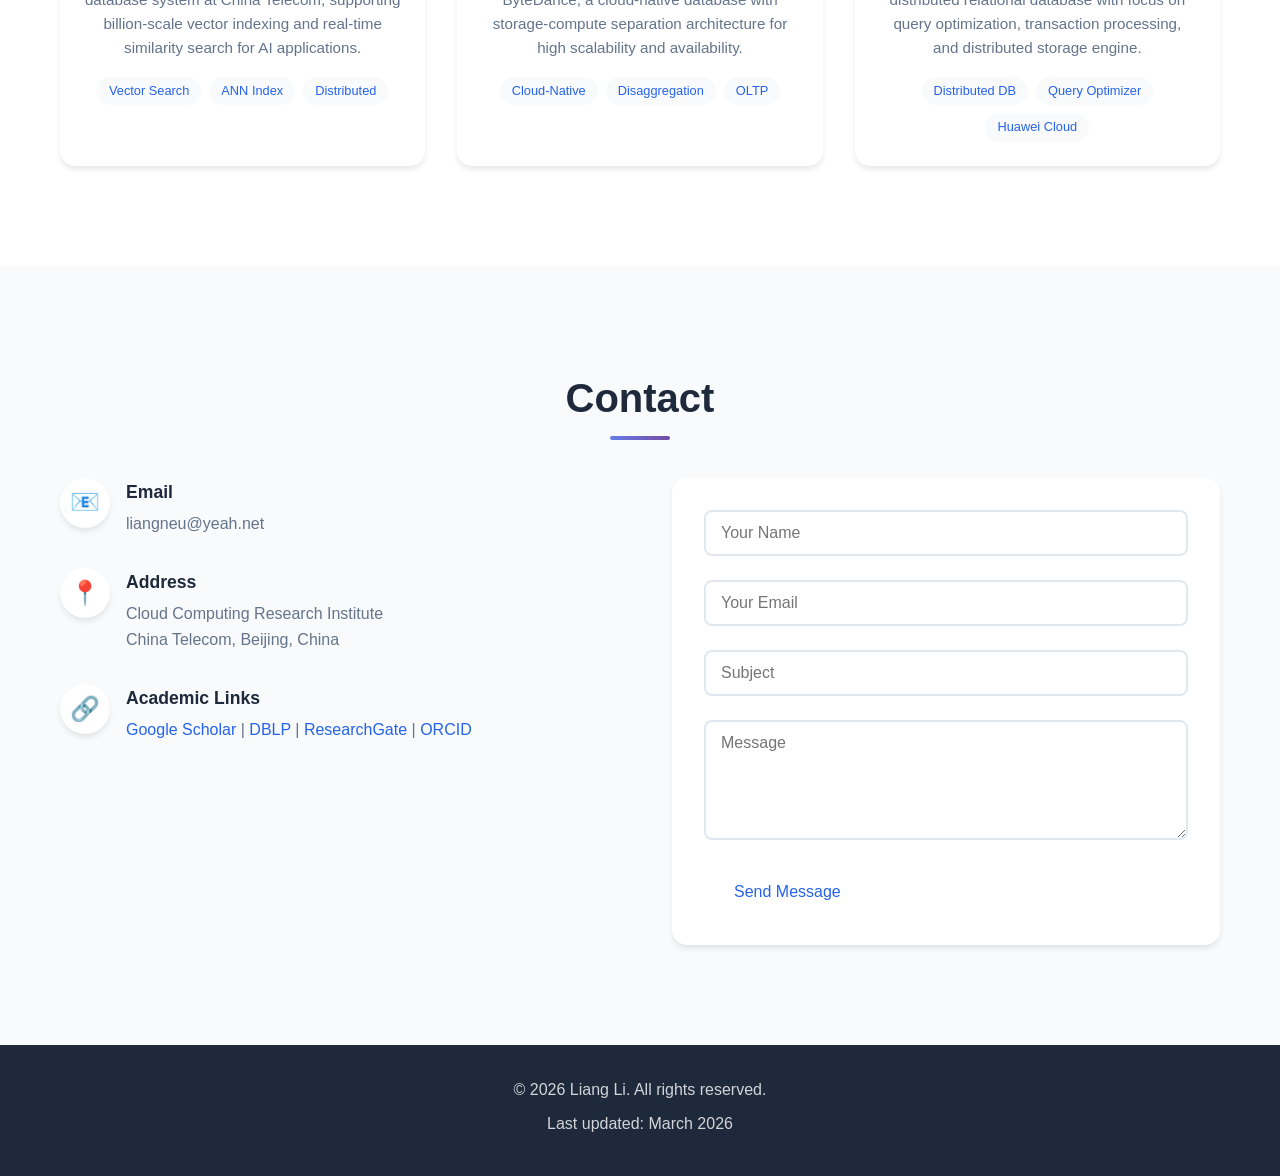
==== commit 73876b5e: "增加总篇数统计" ====
--- a/index.html
+++ b/index.html
@@ -180,6 +180,13 @@
     <section id="publications" class="publications">
         <div class="container">
             <h2 class="section-title" data-i18n="publications.title">Publications</h2>
+            <p class="pub-stats">
+                <span data-i18n="publications.statsTotal">Total</span>: <strong>13</strong> 
+                <span class="stat-divider">|</span>
+                <span class="stat-ccf-a">CCF-A: <strong>7</strong></span> 
+                <span class="stat-ccf-b">CCF-B: <strong>2</strong></span> 
+                <span class="stat-ccf-c">CCF-C: <strong>1</strong></span>
+            </p>
             <div class="pub-filters">
                 <button class="filter-btn active" data-filter="all" data-i18n="publications.all">All</button>
                 <button class="filter-btn" data-filter="conference" data-i18n="publications.conference">Conference</button>
--- a/style.css
+++ b/style.css
@@ -469,6 +469,32 @@
     line-height: 1;
 }
 
+.pub-stats {
+    text-align: center;
+    font-size: 1rem;
+    color: var(--text-secondary);
+    margin-bottom: 1.5rem;
+}
+
+.pub-stats .stat-divider {
+    margin: 0 0.75rem;
+    color: var(--border-color);
+}
+
+.pub-stats .stat-ccf-a {
+    color: #ef4444;
+    margin-right: 0.75rem;
+}
+
+.pub-stats .stat-ccf-b {
+    color: #3b82f6;
+    margin-right: 0.75rem;
+}
+
+.pub-stats .stat-ccf-c {
+    color: #22c55e;
+}
+
 .pub-badges {
     display: flex;
     gap: 8px;
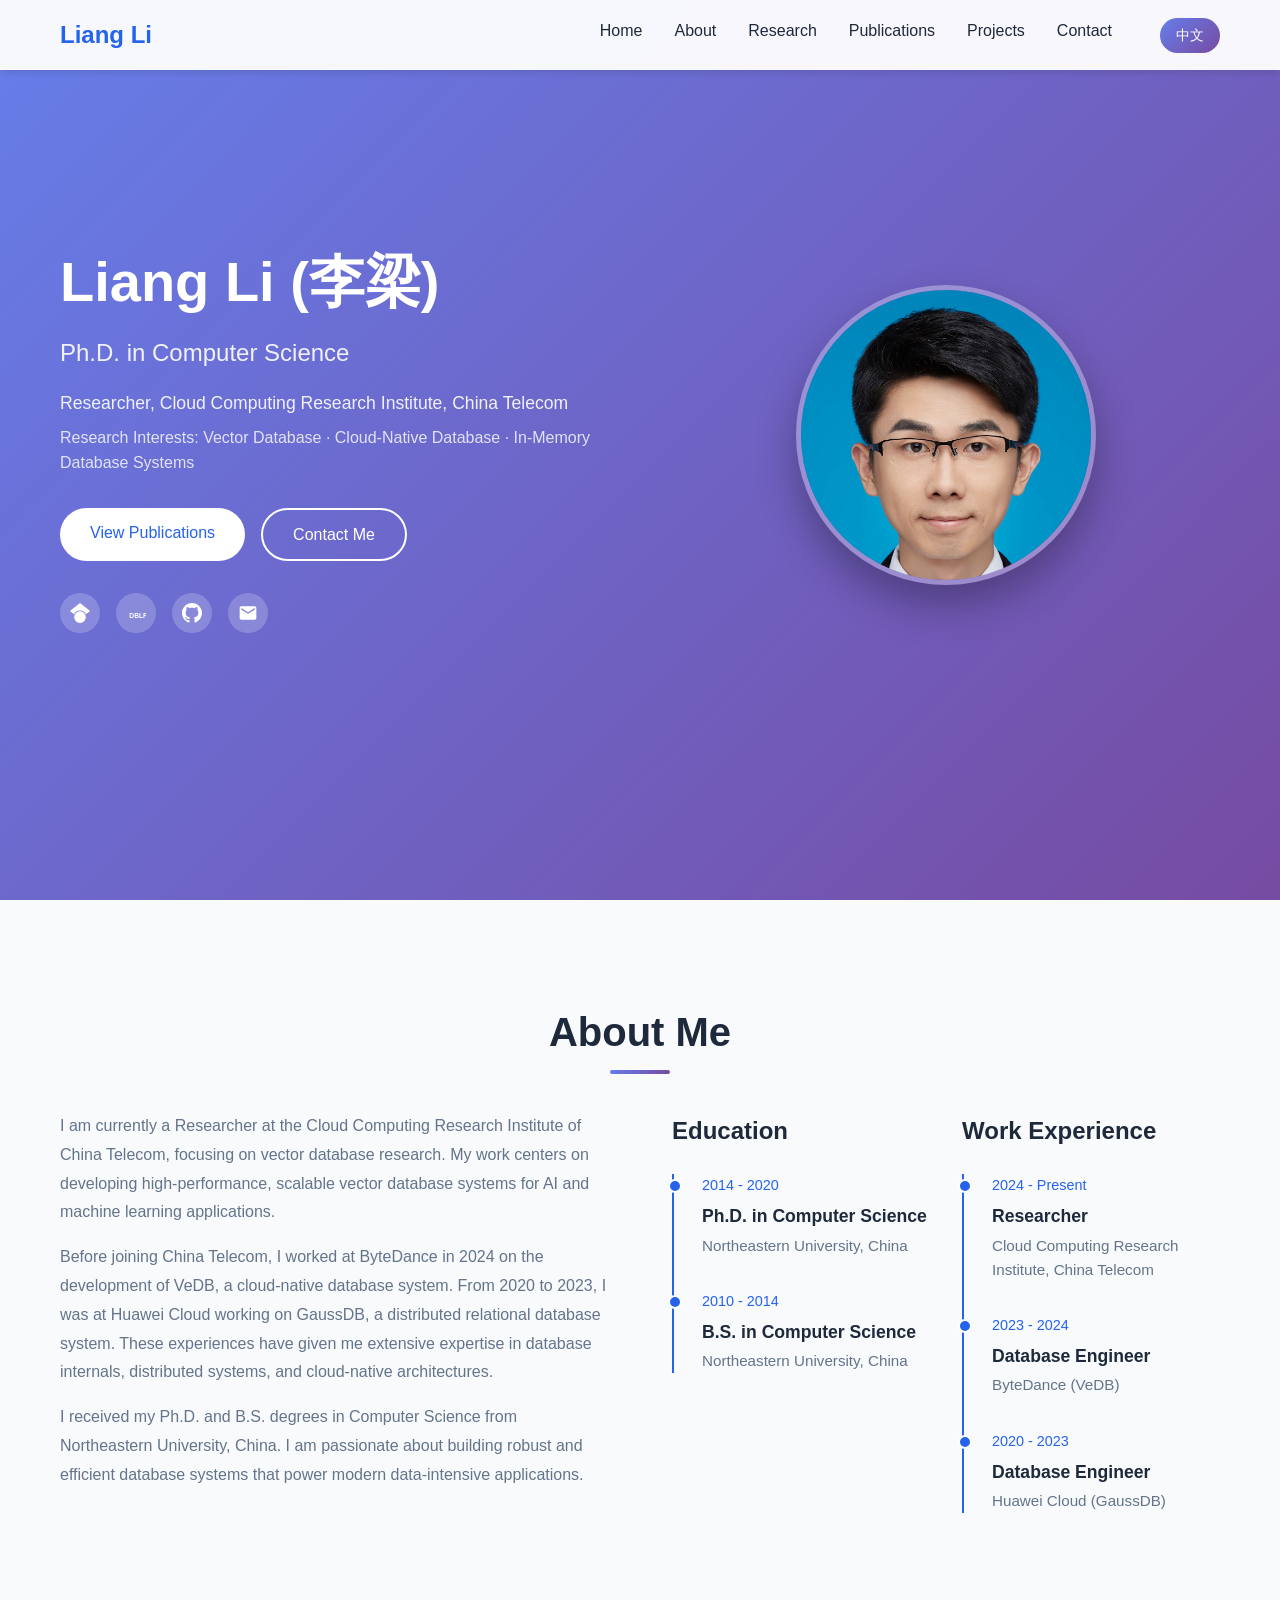
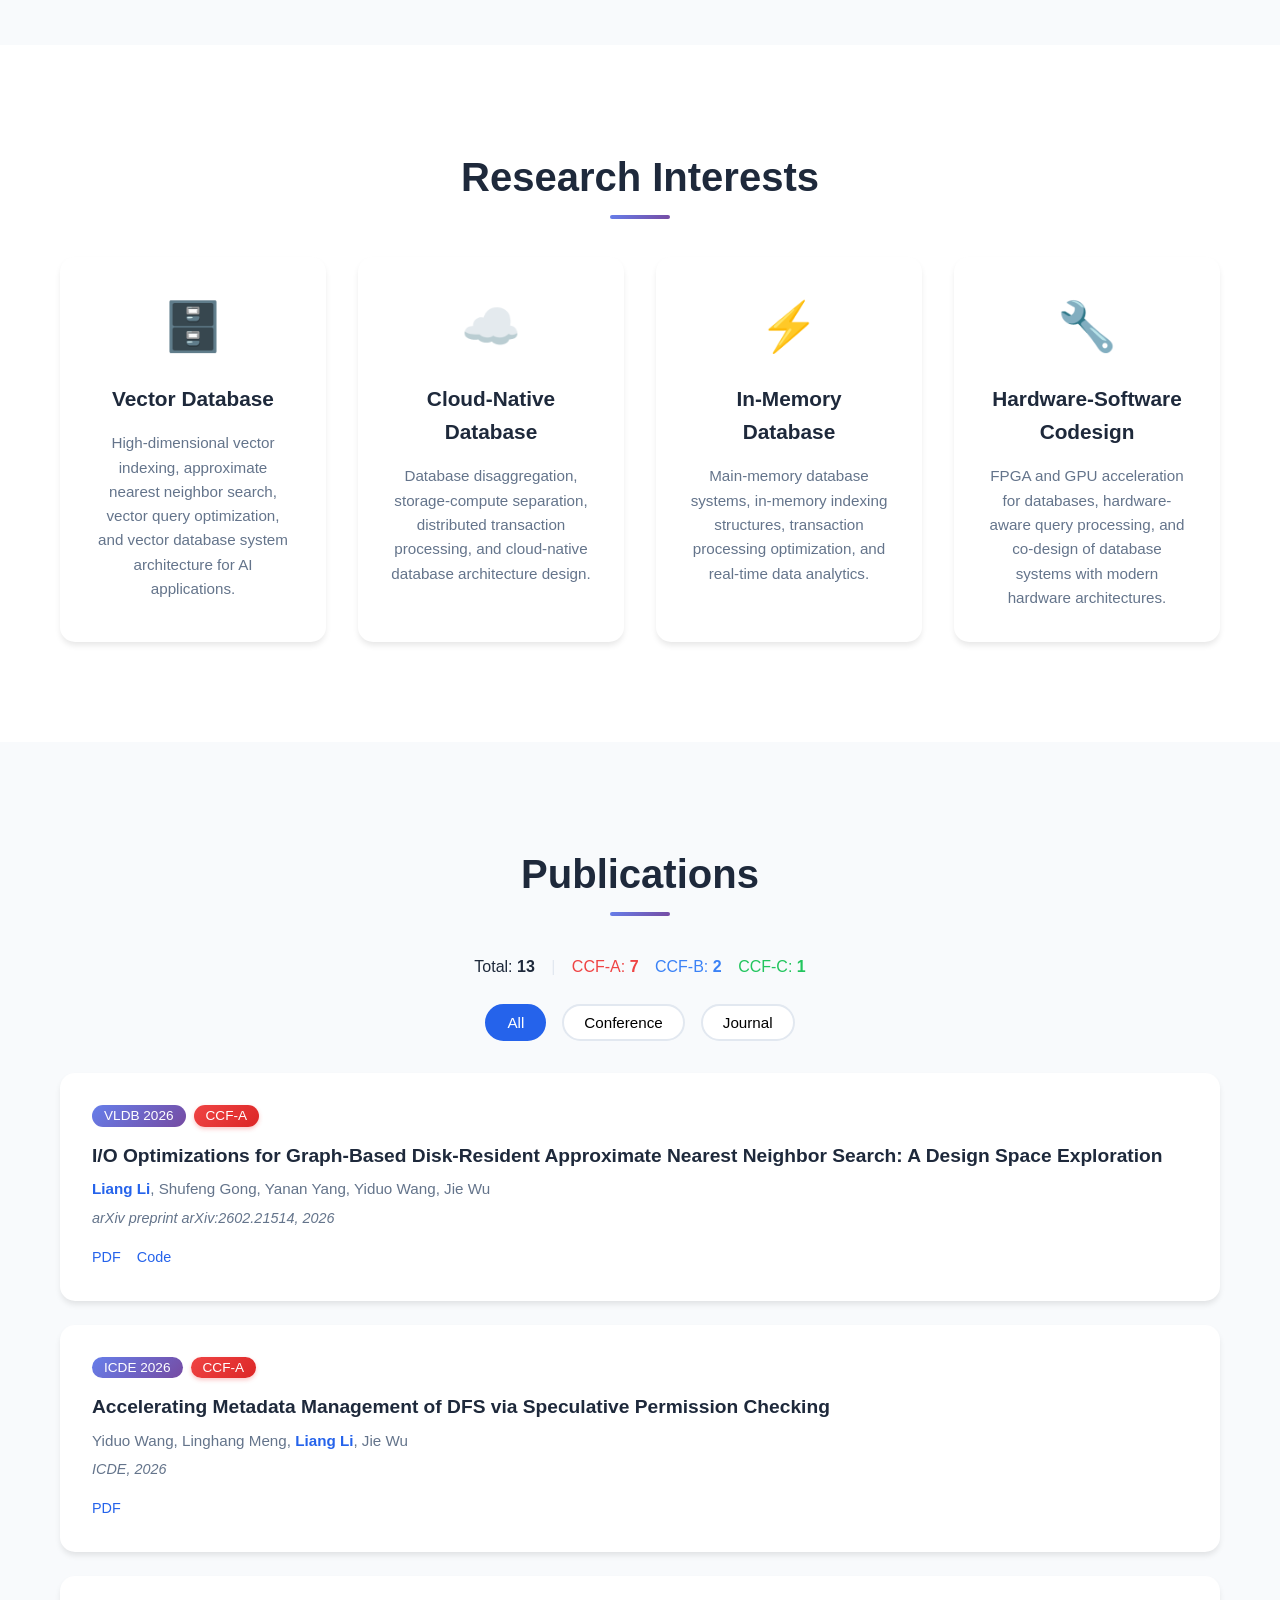
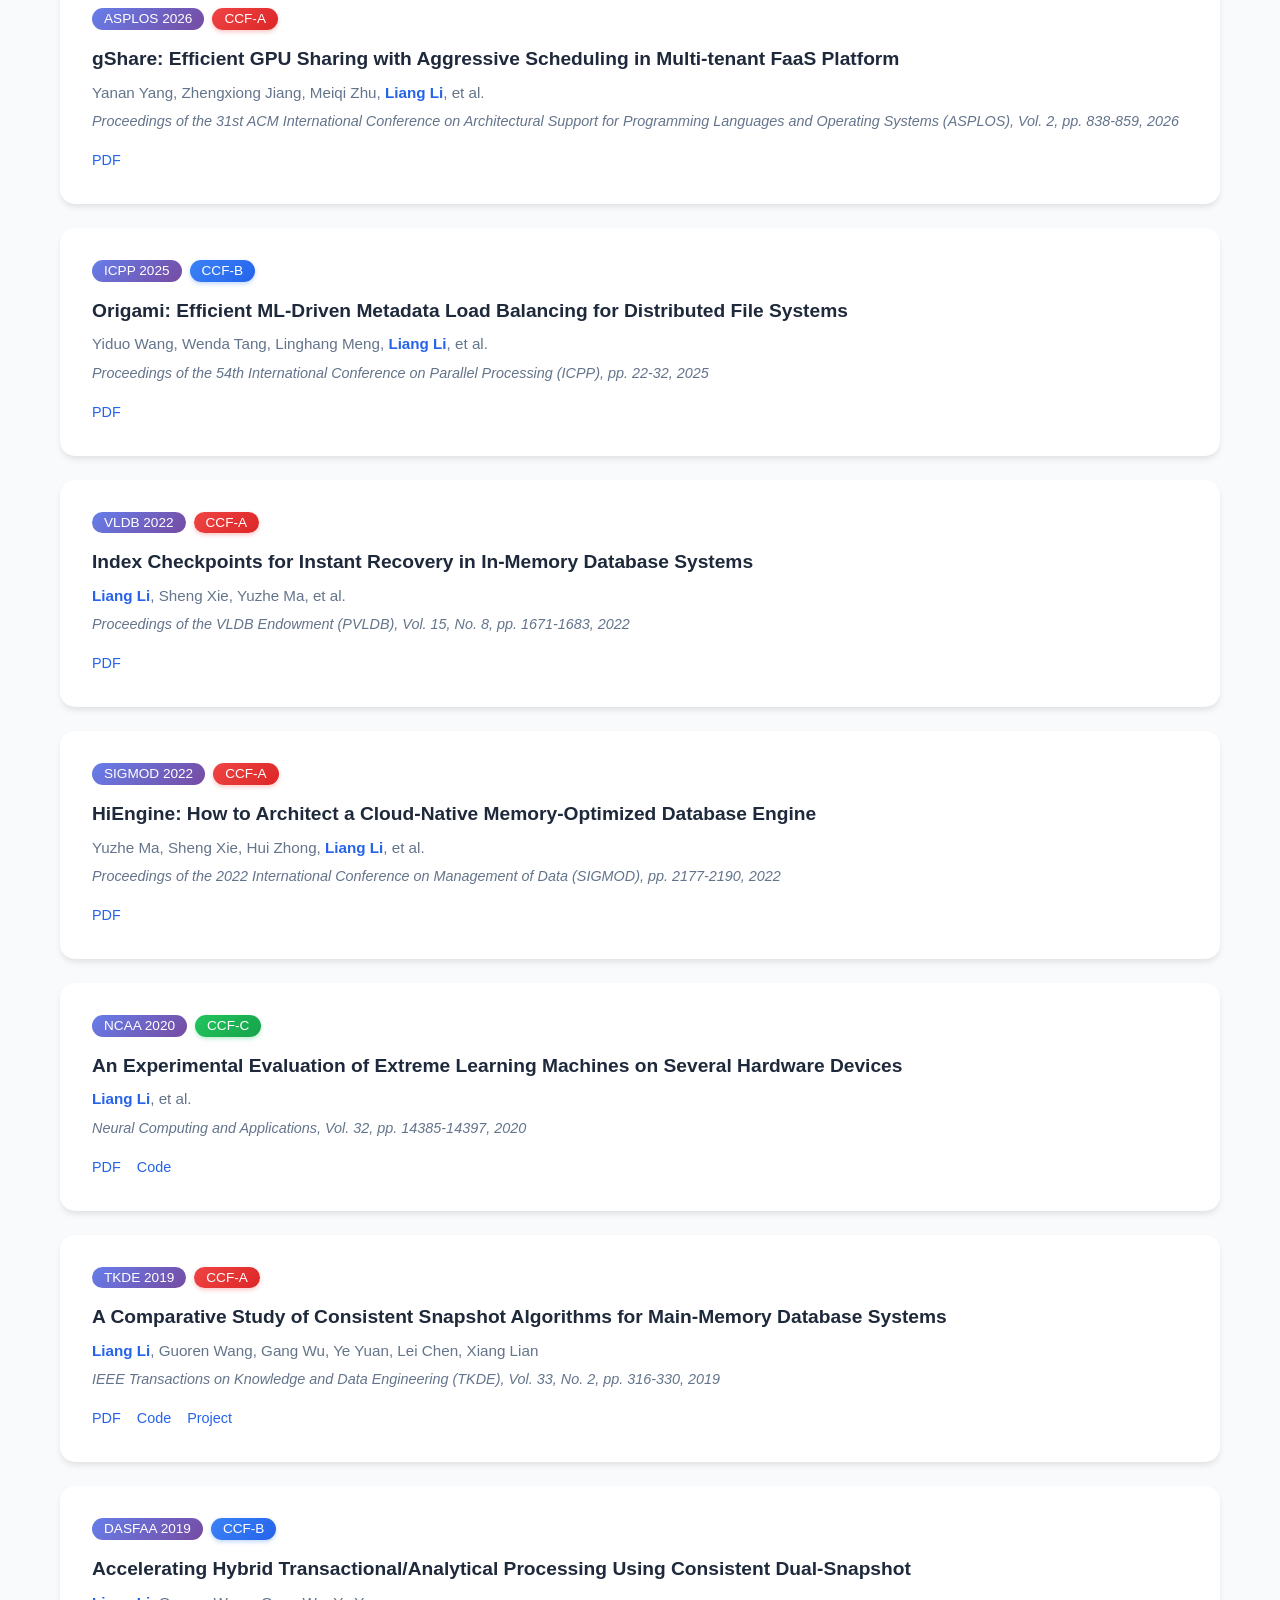
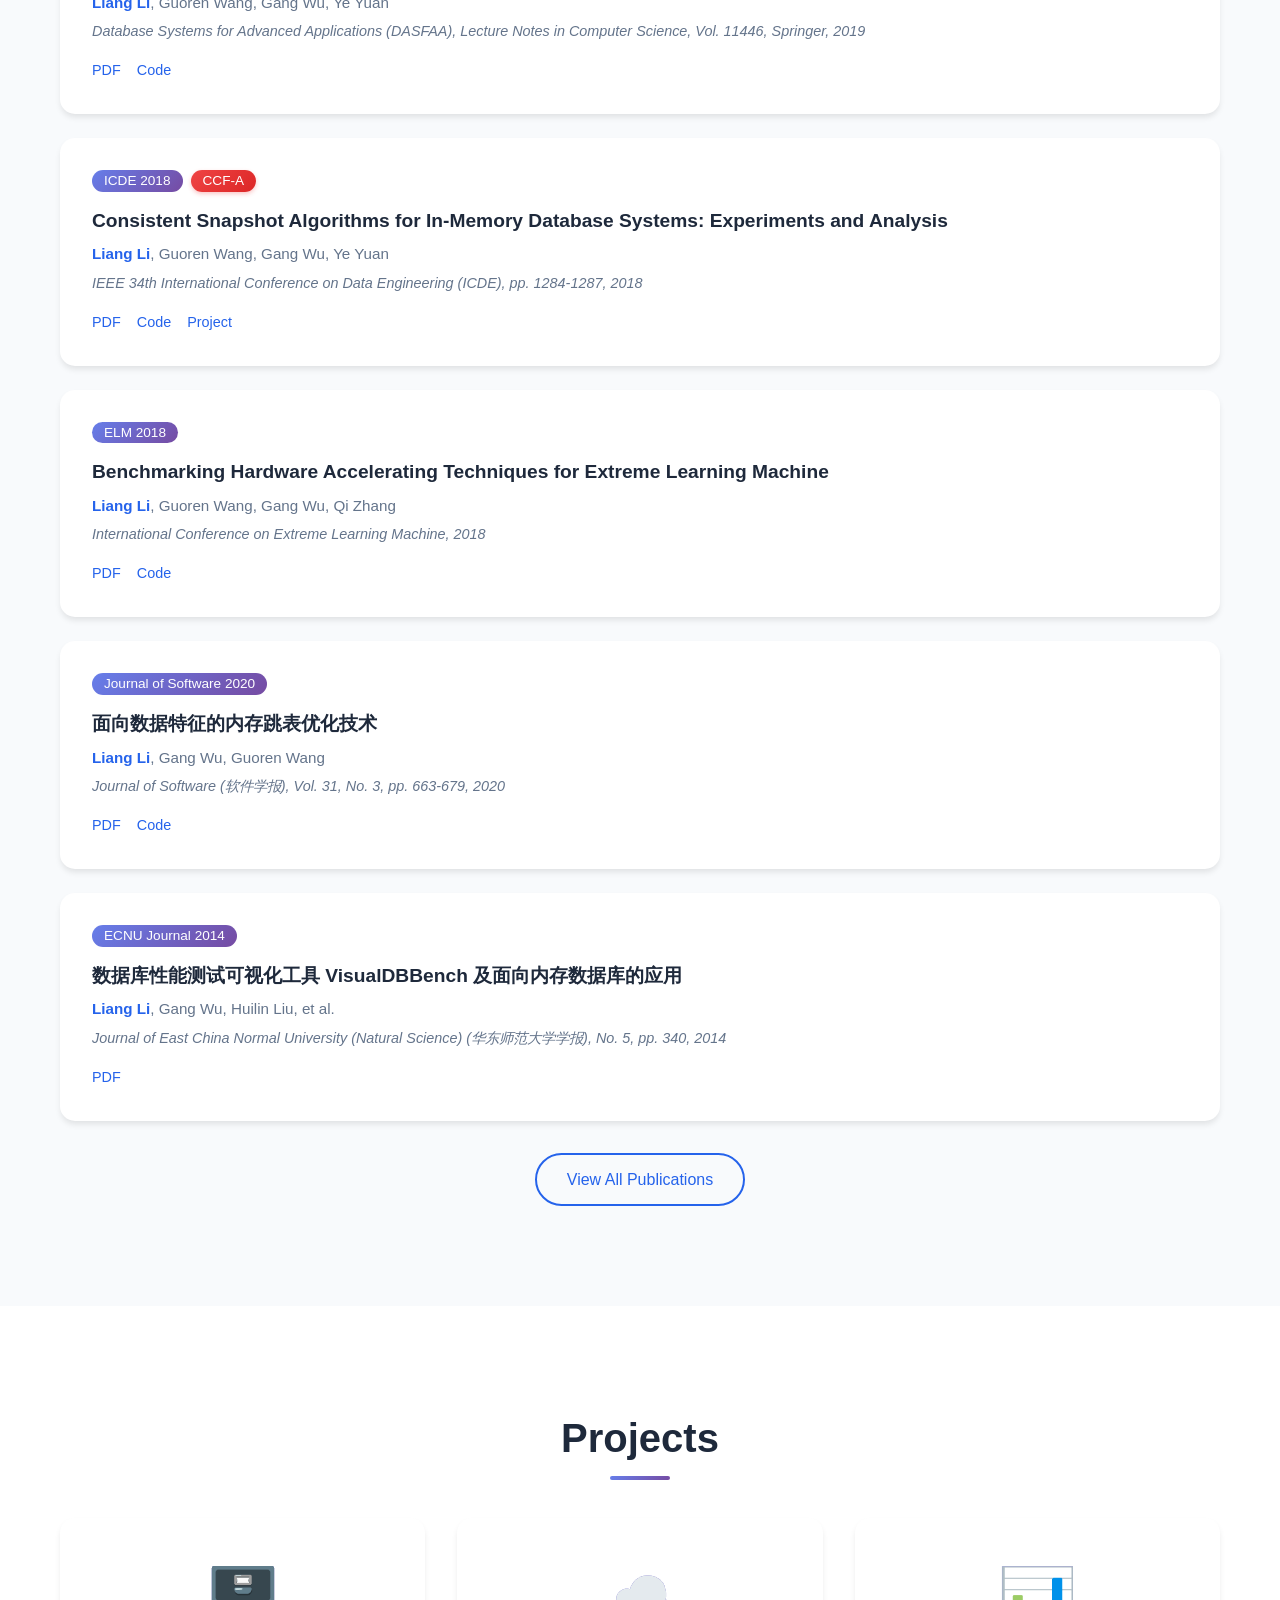
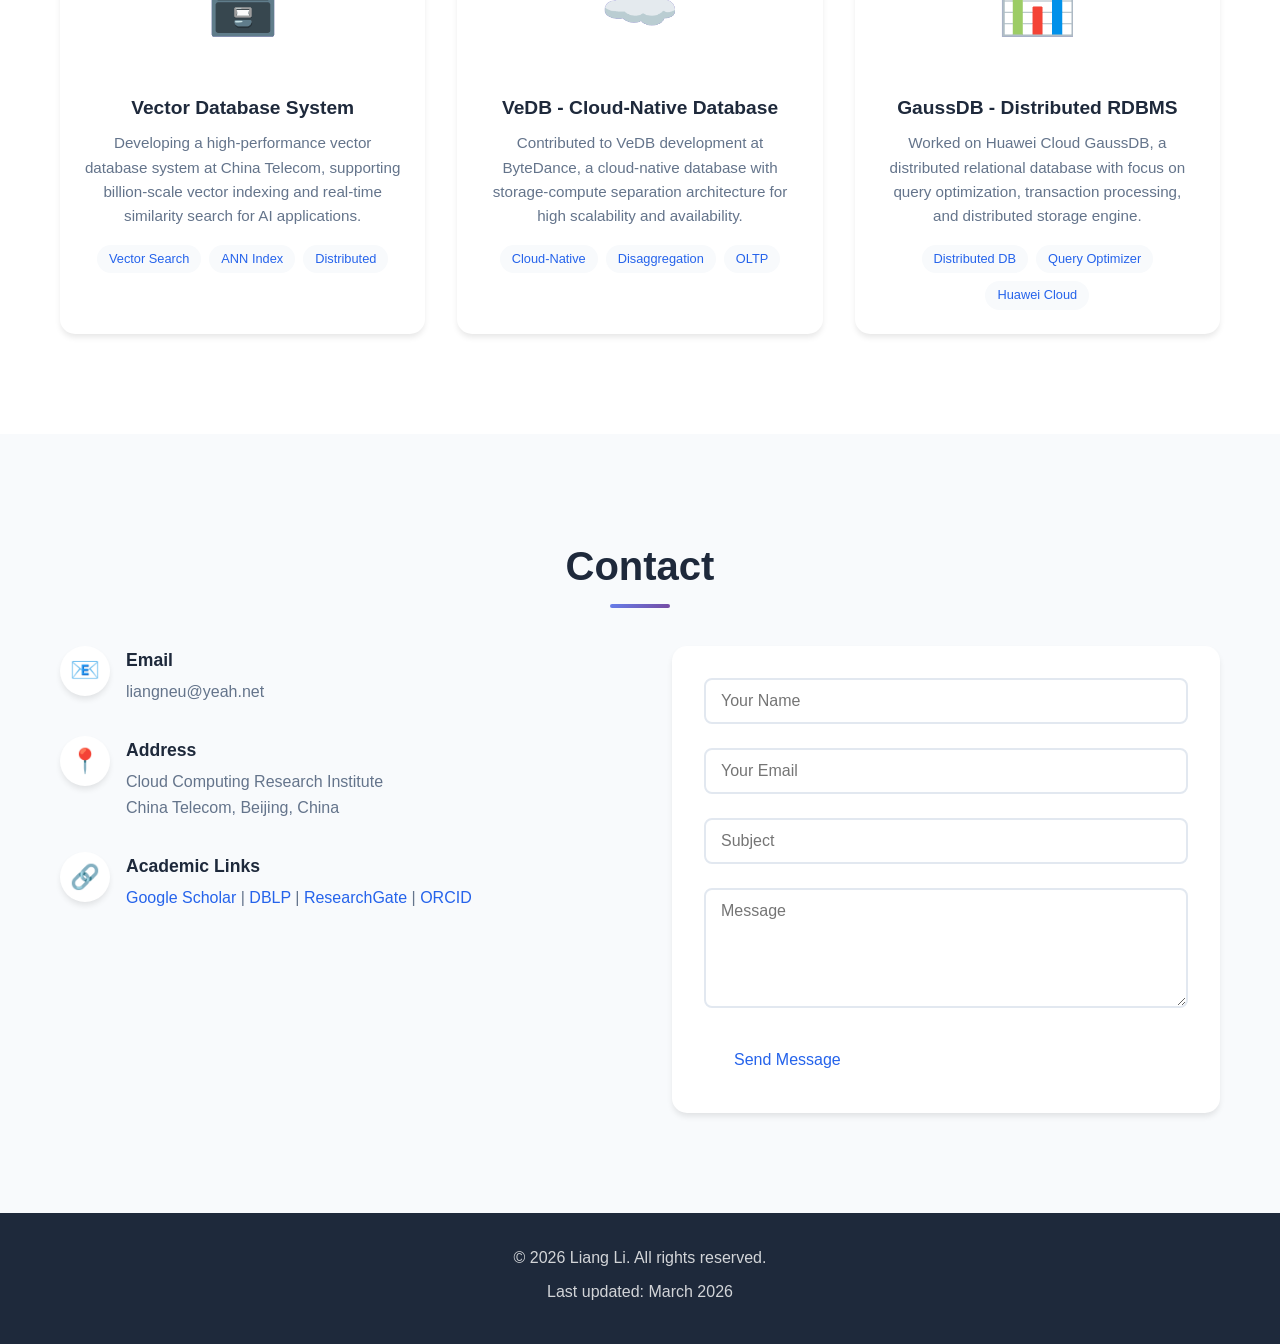
==== commit b1b3df3f: "bugfix" ====
--- a/index.html
+++ b/index.html
@@ -36,27 +36,31 @@
             <div class="hero-text">
                 <h1>Liang Li (李梁)</h1>
                 <h2 data-i18n="hero.title">Ph.D. in Computer Science</h2>
-                <p class="hero-affiliation" data-i18n="hero.affiliation">Researcher, Cloud Computing Research Institute, China Telecom</p>
-                <p class="hero-interests"><span data-i18n="hero.interests">Research Interests</span>: Vector Database · Cloud-Native Database · In-Memory
+                <p class="hero-affiliation" data-i18n="hero.affiliation">Researcher, Cloud Computing Research Institute,
+                    China Telecom</p>
+                <p class="hero-interests"><span data-i18n="hero.interests">Research Interests</span>: Vector Database ·
+                    Cloud-Native Database · In-Memory
                     Database Systems</p>
                 <div class="hero-buttons">
-                    <a href="#publications" class="btn btn-primary" data-i18n="hero.btnPublications">View Publications</a>
+                    <a href="#publications" class="btn btn-primary" data-i18n="hero.btnPublications">View
+                        Publications</a>
                     <a href="#contact" class="btn btn-secondary" data-i18n="hero.btnContact">Contact Me</a>
                 </div>
                 <div class="social-links">
-                    <a href="https://scholar.google.com/citations?user=IgkfABMAAAAJ&hl=zh-CN" class="social-link"
-                        title="Google Scholar">
+                    <a href="https://scholar.google.com/citations?user=IgkfABMAAAAJ&hl=zh-CN" target="_blank"
+                        class="social-link" title="Google Scholar">
                         <svg viewBox="0 0 24 24" fill="currentColor">
                             <path
                                 d="M12 24a7 7 0 1 1 0-14 7 7 0 0 1 0 14Zm0-24L0 9.5l4.838 3.94A8 8 0 0 1 12 9a8 8 0 0 1 7.162 4.44L24 9.5 12 0Z" />
                         </svg>
                     </a>
-                    <a href="https://dblp.org/pid/14/1395-16.html" class="social-link" title="DBLP">
+                    <a href="https://dblp.org/pid/14/1395-16.html" target="_blank" class="social-link" title="DBLP">
                         <svg viewBox="0 0 24 24" fill="currentColor">
-                            <text x="4" y="18" font-size="8" font-weight="bold" font-family="Arial, sans-serif">DBLP</text>
+                            <text x="4" y="18" font-size="8" font-weight="bold"
+                                font-family="Arial, sans-serif">DBLP</text>
                         </svg>
                     </a>
-                    <a href="https://github.com/leonlee666" class="social-link" title="GitHub">
+                    <a href="https://github.com/leonlee666" target="_blank" class="social-link" title="GitHub">
                         <svg viewBox="0 0 24 24" fill="currentColor">
                             <path
                                 d="M12 0c-6.626 0-12 5.373-12 12 0 5.302 3.438 9.8 8.207 11.387.599.111.793-.261.793-.577v-2.234c-3.338.726-4.033-1.416-4.033-1.416-.546-1.387-1.333-1.756-1.333-1.756-1.089-.745.083-.729.083-.729 1.205.084 1.839 1.237 1.839 1.237 1.07 1.834 2.807 1.304 3.492.997.107-.775.418-1.305.762-1.604-2.665-.305-5.467-1.334-5.467-5.931 0-1.311.469-2.381 1.236-3.221-.124-.303-.535-1.524.117-3.176 0 0 1.008-.322 3.301 1.23.957-.266 1.983-.399 3.003-.404 1.02.005 2.047.138 3.006.404 2.291-1.552 3.297-1.23 3.297-1.23.653 1.653.242 2.874.118 3.176.77.84 1.235 1.911 1.235 3.221 0 4.609-2.807 5.624-5.479 5.921.43.372.823 1.102.823 2.222v3.293c0 .319.192.694.801.576 4.765-1.589 8.199-6.086 8.199-11.386 0-6.627-5.373-12-12-12z" />
@@ -83,14 +87,17 @@
             <h2 class="section-title" data-i18n="about.title">About Me</h2>
             <div class="about-content">
                 <div class="about-text">
-                    <p data-i18n="about.p1">I am currently a Researcher at the Cloud Computing Research Institute of China Telecom, focusing
+                    <p data-i18n="about.p1">I am currently a Researcher at the Cloud Computing Research Institute of
+                        China Telecom, focusing
                         on vector database research. My work centers on developing high-performance, scalable vector
                         database systems for AI and machine learning applications.</p>
-                    <p data-i18n="about.p2">Before joining China Telecom, I worked at ByteDance in 2024 on the development of VeDB, a
+                    <p data-i18n="about.p2">Before joining China Telecom, I worked at ByteDance in 2024 on the
+                        development of VeDB, a
                         cloud-native database system. From 2020 to 2023, I was at Huawei Cloud working on GaussDB, a
                         distributed relational database system. These experiences have given me extensive expertise in
                         database internals, distributed systems, and cloud-native architectures.</p>
-                    <p data-i18n="about.p3">I received my Ph.D. and B.S. degrees in Computer Science from Northeastern University, China. I
+                    <p data-i18n="about.p3">I received my Ph.D. and B.S. degrees in Computer Science from Northeastern
+                        University, China. I
                         am passionate about building robust and efficient database systems that power modern
                         data-intensive applications.</p>
                 </div>
@@ -121,7 +128,8 @@
                                 <div class="timeline-date">2024 - Present</div>
                                 <div class="timeline-content">
                                     <h4 data-i18n="about.work1Title">Researcher</h4>
-                                    <p data-i18n="about.work1Company">Cloud Computing Research Institute, China Telecom</p>
+                                    <p data-i18n="about.work1Company">Cloud Computing Research Institute, China Telecom
+                                    </p>
                                 </div>
                             </div>
                             <div class="timeline-item">
@@ -152,25 +160,29 @@
                 <div class="research-card">
                     <div class="research-icon">🗄️</div>
                     <h3 data-i18n="research.vectorTitle">Vector Database</h3>
-                    <p data-i18n="research.vectorDesc">High-dimensional vector indexing, approximate nearest neighbor search, vector query optimization,
+                    <p data-i18n="research.vectorDesc">High-dimensional vector indexing, approximate nearest neighbor
+                        search, vector query optimization,
                         and vector database system architecture for AI applications.</p>
                 </div>
                 <div class="research-card">
                     <div class="research-icon">☁️</div>
                     <h3 data-i18n="research.cloudTitle">Cloud-Native Database</h3>
-                    <p data-i18n="research.cloudDesc">Database disaggregation, storage-compute separation, distributed transaction processing, and
+                    <p data-i18n="research.cloudDesc">Database disaggregation, storage-compute separation, distributed
+                        transaction processing, and
                         cloud-native database architecture design.</p>
                 </div>
                 <div class="research-card">
                     <div class="research-icon">⚡</div>
                     <h3 data-i18n="research.memoryTitle">In-Memory Database</h3>
-                    <p data-i18n="research.memoryDesc">Main-memory database systems, in-memory indexing structures, transaction processing optimization,
+                    <p data-i18n="research.memoryDesc">Main-memory database systems, in-memory indexing structures,
+                        transaction processing optimization,
                         and real-time data analytics.</p>
                 </div>
                 <div class="research-card">
                     <div class="research-icon">🔧</div>
                     <h3 data-i18n="research.hardwareTitle">Hardware-Software Codesign</h3>
-                    <p data-i18n="research.hardwareDesc">FPGA and GPU acceleration for databases, hardware-aware query processing, and co-design of
+                    <p data-i18n="research.hardwareDesc">FPGA and GPU acceleration for databases, hardware-aware query
+                        processing, and co-design of
                         database systems with modern hardware architectures.</p>
                 </div>
             </div>
@@ -181,126 +193,145 @@
         <div class="container">
             <h2 class="section-title" data-i18n="publications.title">Publications</h2>
             <p class="pub-stats">
-                <span data-i18n="publications.statsTotal">Total</span>: <strong>13</strong> 
+                <span data-i18n="publications.statsTotal">Total</span>: <strong id="pub-total">0</strong>
                 <span class="stat-divider">|</span>
-                <span class="stat-ccf-a">CCF-A: <strong>7</strong></span> 
-                <span class="stat-ccf-b">CCF-B: <strong>2</strong></span> 
-                <span class="stat-ccf-c">CCF-C: <strong>1</strong></span>
+                <span class="stat-ccf-a">CCF-A: <strong id="pub-ccf-a">0</strong></span>
+                <span class="stat-ccf-b">CCF-B: <strong id="pub-ccf-b">0</strong></span>
+                <span class="stat-ccf-c">CCF-C: <strong id="pub-ccf-c">0</strong></span>
             </p>
             <div class="pub-filters">
                 <button class="filter-btn active" data-filter="all" data-i18n="publications.all">All</button>
-                <button class="filter-btn" data-filter="conference" data-i18n="publications.conference">Conference</button>
+                <button class="filter-btn" data-filter="conference"
+                    data-i18n="publications.conference">Conference</button>
                 <button class="filter-btn" data-filter="journal" data-i18n="publications.journal">Journal</button>
             </div>
-            <div class="publication-item" data-type="conference">
-                <div class="pub-badges">
-                    <div class="pub-badge">VLDB 2026</div>
-                    <span class="ccf-badge ccf-a">CCF-A</span>
-                </div>
-                <h3 class="pub-title">I/O Optimizations for Graph-Based Disk-Resident Approximate Nearest Neighbor
-                    Search: A Design Space Exploration</h3>
-                <p class="pub-authors"><strong>Liang Li</strong>, Shufeng Gong, Yanan Yang, Yiduo Wang, Jie Wu</p>
-                <p class="pub-venue">arXiv preprint arXiv:2602.21514, 2026</p>
-                <div class="pub-links">
-                    <a href="https://arxiv.org/abs/2602.21514" class="pub-link">PDF</a>
-                    <a href="https://github.com/LeonLee666/IObench4DiskANN" class="pub-link">Code</a>
-                </div>
-            </div>
-            <div class="publication-item" data-type="conference">
-                <div class="pub-badges">
-                    <div class="pub-badge">ICDE 2026</div>
-                    <span class="ccf-badge ccf-a">CCF-A</span>
-                </div>
-                <h3 class="pub-title">Accelerating Metadata Management of DFS via Speculative Permission Checking</h3>
-                <p class="pub-authors">Yiduo Wang, Linghang Meng, <strong>Liang Li</strong>, Jie Wu</p>
-                <p class="pub-venue">ICDE, 2026</p>
-                <div class="pub-links">
-                    <a href="#" class="pub-link">PDF</a>
-                </div>
-            </div>
-            <div class="publication-item" data-type="conference">
-                <div class="pub-badges">
-                    <div class="pub-badge">ASPLOS 2026</div>
-                    <span class="ccf-badge ccf-a">CCF-A</span>
-                </div>
-                <h3 class="pub-title">gShare: Efficient GPU Sharing with Aggressive Scheduling in Multi-tenant FaaS
-                    Platform</h3>
-                <p class="pub-authors">Yanan Yang, Zhengxiong Jiang, Meiqi Zhu, <strong>Liang Li</strong>, et al.</p>
-                <p class="pub-venue">Proceedings of the 31st ACM International Conference on Architectural Support for
-                    Programming Languages and Operating Systems (ASPLOS), Vol. 2, pp. 838-859, 2026</p>
-                <div class="pub-links">
-                    <a href="https://dl.acm.org/doi/10.1145/3779212.3790168" class="pub-link">PDF</a>
-                </div>
-            </div>
-            <div class="publication-item" data-type="conference">
-                <div class="pub-badges">
-                    <div class="pub-badge">ICPP 2025</div>
-                    <span class="ccf-badge ccf-b">CCF-B</span>
-                </div>
-                <h3 class="pub-title">Origami: Efficient ML-Driven Metadata Load Balancing for Distributed File Systems
-                </h3>
-                <p class="pub-authors">Yiduo Wang, Wenda Tang, Linghang Meng, <strong>Liang Li</strong>, et al.</p>
-                <p class="pub-venue">Proceedings of the 54th International Conference on Parallel Processing (ICPP), pp.
-                    22-32, 2025</p>
-                <div class="pub-links">
-                    <a href="https://dl.acm.org/doi/epdf/10.1145/3754598.3754617" class="pub-link">PDF</a>
-                </div>
-            </div>
-            <div class="publication-item" data-type="conference">
-                <div class="pub-badges">
-                    <div class="pub-badge">VLDB 2022</div>
-                    <span class="ccf-badge ccf-a">CCF-A</span>
-                </div>
-                <h3 class="pub-title">Index Checkpoints for Instant Recovery in In-Memory Database Systems</h3>
-                <p class="pub-authors"><strong>Liang Li</strong>, Sheng Xie, Yuzhe Ma, et al.</p>
-                <p class="pub-venue">Proceedings of the VLDB Endowment (PVLDB), Vol. 15, No. 8, pp. 1671-1683, 2022</p>
-                <div class="pub-links">
-                    <a href="https://www.vldb.org/pvldb/vol15/p1671-lee.pdf" class="pub-link">PDF</a>
-                </div>
-            </div>
-            <div class="publication-item" data-type="conference">
-                <div class="pub-badges">
-                    <div class="pub-badge">SIGMOD 2022</div>
-                    <span class="ccf-badge ccf-a">CCF-A</span>
-                </div>
-                <h3 class="pub-title">HiEngine: How to Architect a Cloud-Native Memory-Optimized Database Engine</h3>
-                <p class="pub-authors">Yuzhe Ma, Sheng Xie, Hui Zhong, <strong>Liang Li</strong>, et al.</p>
-                <p class="pub-venue">Proceedings of the 2022 International Conference on Management of Data (SIGMOD),
-                    pp. 2177-2190, 2022</p>
-                <div class="pub-links">
-                    <a href="https://dl.acm.org/doi/pdf/10.1145/3514221.3526043" class="pub-link">PDF</a>
-                </div>
-            </div>
-            <div class="publication-item" data-type="journal">
-                <div class="pub-badges">
-                    <div class="pub-badge">NCAA 2020</div>
-                    <span class="ccf-badge ccf-c">CCF-C</span>
-                </div>
-                <h3 class="pub-title">An Experimental Evaluation of Extreme Learning Machines on Several Hardware
-                    Devices</h3>
-                <p class="pub-authors"><strong>Liang Li</strong>, et al.</p>
-                <p class="pub-venue">Neural Computing and Applications, Vol. 32, pp. 14385-14397, 2020</p>
-                <div class="pub-links">
-                    <a href="https://link.springer.com/article/10.1007/s00521-019-04481-6" class="pub-link">PDF</a>
-                    <a href="https://github.com/leonlee-org/ELM_GPU" class="pub-link">Code</a>
-                </div>
-            </div>
             <div class="publications-list">
+                <div class="publication-item" data-type="conference">
+                    <div class="pub-badges">
+                        <div class="pub-badge">VLDB 2026</div>
+                        <span class="ccf-badge ccf-a">CCF-A</span>
+                    </div>
+                    <h3 class="pub-title">I/O Optimizations for Graph-Based Disk-Resident Approximate Nearest Neighbor
+                        Search: A Design Space Exploration</h3>
+                    <p class="pub-authors"><strong>Liang Li</strong>, Shufeng Gong, Yanan Yang, Yiduo Wang, Jie Wu</p>
+                    <p class="pub-venue">arXiv preprint arXiv:2602.21514, 2026</p>
+                    <div class="pub-links">
+                        <a href="https://arxiv.org/abs/2602.21514" target="_blank" class="pub-link">PDF</a>
+                        <a href="https://github.com/LeonLee666/IObench4DiskANN" target="_blank"
+                            class="pub-link">Code</a>
+                    </div>
+                </div>
+                <div class="publication-item" data-type="conference">
+                    <div class="pub-badges">
+                        <div class="pub-badge">ICDE 2026</div>
+                        <span class="ccf-badge ccf-a">CCF-A</span>
+                    </div>
+                    <h3 class="pub-title">Accelerating Metadata Management of DFS via Speculative Permission Checking
+                    </h3>
+                    <p class="pub-authors">Yiduo Wang, Linghang Meng, <strong>Liang Li</strong>, Jie Wu</p>
+                    <p class="pub-venue">ICDE, 2026</p>
+                    <div class="pub-links">
+                        <a href="#" class="pub-link">PDF</a>
+                    </div>
+                </div>
+                <div class="publication-item" data-type="conference">
+                    <div class="pub-badges">
+                        <div class="pub-badge">ASPLOS 2026</div>
+                        <span class="ccf-badge ccf-a">CCF-A</span>
+                    </div>
+                    <h3 class="pub-title">gShare: Efficient GPU Sharing with Aggressive Scheduling in Multi-tenant FaaS
+                        Platform</h3>
+                    <p class="pub-authors">Yanan Yang, Zhengxiong Jiang, Meiqi Zhu, <strong>Liang Li</strong>, et al.
+                    </p>
+                    <p class="pub-venue">Proceedings of the 31st ACM International Conference on Architectural Support
+                        for
+                        Programming Languages and Operating Systems (ASPLOS), Vol. 2, pp. 838-859, 2026</p>
+                    <div class="pub-links">
+                        <a href="https://dl.acm.org/doi/10.1145/3779212.3790168" target="_blank"
+                            class="pub-link">PDF</a>
+                    </div>
+                </div>
+                <div class="publication-item" data-type="conference">
+                    <div class="pub-badges">
+                        <div class="pub-badge">ICPP 2025</div>
+                        <span class="ccf-badge ccf-b">CCF-B</span>
+                    </div>
+                    <h3 class="pub-title">Origami: Efficient ML-Driven Metadata Load Balancing for Distributed File
+                        Systems
+                    </h3>
+                    <p class="pub-authors">Yiduo Wang, Wenda Tang, Linghang Meng, <strong>Liang Li</strong>, et al.</p>
+                    <p class="pub-venue">Proceedings of the 54th International Conference on Parallel Processing (ICPP),
+                        pp.
+                        22-32, 2025</p>
+                    <div class="pub-links">
+                        <a href="https://dl.acm.org/doi/epdf/10.1145/3754598.3754617" target="_blank"
+                            class="pub-link">PDF</a>
+                    </div>
+                </div>
+                <div class="publication-item" data-type="conference">
+                    <div class="pub-badges">
+                        <div class="pub-badge">VLDB 2022</div>
+                        <span class="ccf-badge ccf-a">CCF-A</span>
+                    </div>
+                    <h3 class="pub-title">Index Checkpoints for Instant Recovery in In-Memory Database Systems</h3>
+                    <p class="pub-authors"><strong>Liang Li</strong>, Sheng Xie, Yuzhe Ma, et al.</p>
+                    <p class="pub-venue">Proceedings of the VLDB Endowment (PVLDB), Vol. 15, No. 8, pp. 1671-1683, 2022
+                    </p>
+                    <div class="pub-links">
+                        <a href="https://www.vldb.org/pvldb/vol15/p1671-lee.pdf" target="_blank"
+                            class="pub-link">PDF</a>
+                    </div>
+                </div>
+                <div class="publication-item" data-type="conference">
+                    <div class="pub-badges">
+                        <div class="pub-badge">SIGMOD 2022</div>
+                        <span class="ccf-badge ccf-a">CCF-A</span>
+                    </div>
+                    <h3 class="pub-title">HiEngine: How to Architect a Cloud-Native Memory-Optimized Database Engine
+                    </h3>
+                    <p class="pub-authors">Yuzhe Ma, Sheng Xie, Hui Zhong, <strong>Liang Li</strong>, et al.</p>
+                    <p class="pub-venue">Proceedings of the 2022 International Conference on Management of Data
+                        (SIGMOD),
+                        pp. 2177-2190, 2022</p>
+                    <div class="pub-links">
+                        <a href="https://dl.acm.org/doi/pdf/10.1145/3514221.3526043" target="_blank"
+                            class="pub-link">PDF</a>
+                    </div>
+                </div>
                 <div class="publication-item" data-type="journal">
                     <div class="pub-badges">
+                        <div class="pub-badge">NCAA 2020</div>
+                        <span class="ccf-badge ccf-c">CCF-C</span>
+                    </div>
+                    <h3 class="pub-title">An Experimental Evaluation of Extreme Learning Machines on Several Hardware
+                        Devices</h3>
+                    <p class="pub-authors"><strong>Liang Li</strong>, et al.</p>
+                    <p class="pub-venue">Neural Computing and Applications, Vol. 32, pp. 14385-14397, 2020</p>
+                    <div class="pub-links">
+                        <a href="https://link.springer.com/article/10.1007/s00521-019-04481-6" target="_blank"
+                            class="pub-link">PDF</a>
+                        <a href="https://github.com/leonlee-org/ELM_GPU" target="_blank" class="pub-link">Code</a>
+                    </div>
+                </div>
+                <div class="publication-item" data-type="journal">
+                    <div class="pub-badges">
                         <div class="pub-badge">TKDE 2019</div>
                         <span class="ccf-badge ccf-a">CCF-A</span>
                     </div>
-                    <h3 class="pub-title">A Comparative Study of Consistent Snapshot Algorithms for Main-Memory Database
+                    <h3 class="pub-title">A Comparative Study of Consistent Snapshot Algorithms for Main-Memory
+                        Database
                         Systems</h3>
                     <p class="pub-authors"><strong>Liang Li</strong>, Guoren Wang, Gang Wu, Ye Yuan, Lei Chen, Xiang
                         Lian</p>
-                    <p class="pub-venue">IEEE Transactions on Knowledge and Data Engineering (TKDE), Vol. 33, No. 2, pp.
+                    <p class="pub-venue">IEEE Transactions on Knowledge and Data Engineering (TKDE), Vol. 33, No. 2,
+                        pp.
                         316-330, 2019</p>
                     <div class="pub-links">
-                        <a href="https://arxiv.org/pdf/1810.04915" class="pub-link">PDF</a>
-                        <a href="https://github.com/leonlee-org/FrequentSnapshot" class="pub-link">Code</a>
-                        <a href="https://github.com/leonlee-org/RedisPersistent" class="pub-link">Project</a>
+                        <a href="https://arxiv.org/pdf/1810.04915" target="_blank" class="pub-link">PDF</a>
+                        <a href="https://github.com/leonlee-org/FrequentSnapshot" target="_blank"
+                            class="pub-link">Code</a>
+                        <a href="https://github.com/leonlee-org/RedisPersistent" target="_blank"
+                            class="pub-link">Project</a>
                     </div>
                 </div>
                 <div class="publication-item" data-type="conference">
@@ -311,11 +342,12 @@
                     <h3 class="pub-title">Accelerating Hybrid Transactional/Analytical Processing Using Consistent
                         Dual-Snapshot</h3>
                     <p class="pub-authors"><strong>Liang Li</strong>, Guoren Wang, Gang Wu, Ye Yuan</p>
-                    <p class="pub-venue">Database Systems for Advanced Applications (DASFAA), Lecture Notes in Computer
+                    <p class="pub-venue">Database Systems for Advanced Applications (DASFAA), Lecture Notes in
+                        Computer
                         Science, Vol. 11446, Springer, 2019</p>
                     <div class="pub-links">
-                        <a href="https://doi.org/10.1007/978-3-030-18576-3_4" class="pub-link">PDF</a>
-                        <a href="https://github.com/leonlee-org/WHTAP" class="pub-link">Code</a>
+                        <a href="https://doi.org/10.1007/978-3-030-18576-3_4" target="_blank" class="pub-link">PDF</a>
+                        <a href="https://github.com/leonlee-org/WHTAP" target="_blank" class="pub-link">Code</a>
                     </div>
                 </div>
                 <div class="publication-item" data-type="conference">
@@ -323,15 +355,19 @@
                         <div class="pub-badge">ICDE 2018</div>
                         <span class="ccf-badge ccf-a">CCF-A</span>
                     </div>
-                    <h3 class="pub-title">Consistent Snapshot Algorithms for In-Memory Database Systems: Experiments and
+                    <h3 class="pub-title">Consistent Snapshot Algorithms for In-Memory Database Systems: Experiments
+                        and
                         Analysis</h3>
                     <p class="pub-authors"><strong>Liang Li</strong>, Guoren Wang, Gang Wu, Ye Yuan</p>
-                    <p class="pub-venue">IEEE 34th International Conference on Data Engineering (ICDE), pp. 1284-1287,
+                    <p class="pub-venue">IEEE 34th International Conference on Data Engineering (ICDE), pp.
+                        1284-1287,
                         2018</p>
                     <div class="pub-links">
-                        <a href="https://ieeexplore.ieee.org/document/8509352" class="pub-link">PDF</a>
-                        <a href="https://github.com/leonlee-org/FrequentSnapshot" class="pub-link">Code</a>
-                        <a href="https://github.com/leonlee-org/RedisPersistent" class="pub-link">Project</a>
+                        <a href="https://ieeexplore.ieee.org/document/8509352" target="_blank" class="pub-link">PDF</a>
+                        <a href="https://github.com/leonlee-org/FrequentSnapshot" target="_blank"
+                            class="pub-link">Code</a>
+                        <a href="https://github.com/leonlee-org/RedisPersistent" target="_blank"
+                            class="pub-link">Project</a>
                     </div>
                 </div>
                 <div class="publication-item" data-type="conference">
@@ -343,8 +379,9 @@
                     <p class="pub-authors"><strong>Liang Li</strong>, Guoren Wang, Gang Wu, Qi Zhang</p>
                     <p class="pub-venue">International Conference on Extreme Learning Machine, 2018</p>
                     <div class="pub-links">
-                        <a href="https://link.springer.com/chapter/10.1007/978-3-030-23307-5_16" class="pub-link">PDF</a>
-                        <a href="https://github.com/leonlee-org/ELM_GPU" class="pub-link">Code</a>
+                        <a href="https://link.springer.com/chapter/10.1007/978-3-030-23307-5_16" target="_blank"
+                            class="pub-link">PDF</a>
+                        <a href="https://github.com/leonlee-org/ELM_GPU" target="_blank" class="pub-link">Code</a>
                     </div>
                 </div>
                 <div class="publication-item" data-type="journal">
@@ -355,8 +392,9 @@
                     <p class="pub-authors"><strong>Liang Li</strong>, Gang Wu, Guoren Wang</p>
                     <p class="pub-venue">Journal of Software (软件学报), Vol. 31, No. 3, pp. 663-679, 2020</p>
                     <div class="pub-links">
-                        <a href="https://kns.cnki.net/kcms2/article/abstract?v=_JlElU3EDUqXQ-sxAgtPeW6UCV0DUryRpo0qjd2jxuMrFibcQofjTtnSF72AlgaV9pwsdao8amL7hJmDY5GvtTHWhhGy2ZfJOaA8TOcGyFHvEfZuM-6KJV-gmQYnsyzOFuHftbwomQAq2oMzhShc1SoZro1LElWg--ZdzZ0V6r4=&uniplatform=NZKPT&language=CHS" class="pub-link">PDF</a>
-                        <a href="https://github.com/leonlee-org/cdf_skiplist" class="pub-link">Code</a>
+                        <a href="https://kns.cnki.net/kcms2/article/abstract?v=_JlElU3EDUqXQ-sxAgtPeW6UCV0DUryRpo0qjd2jxuMrFibcQofjTtnSF72AlgaV9pwsdao8amL7hJmDY5GvtTHWhhGy2ZfJOaA8TOcGyFHvEfZuM-6KJV-gmQYnsyzOFuHftbwomQAq2oMzhShc1SoZro1LElWg--ZdzZ0V6r4=&uniplatform=NZKPT&language=CHS"
+                            target="_blank" class="pub-link">PDF</a>
+                        <a href="https://github.com/leonlee-org/cdf_skiplist" target="_blank" class="pub-link">Code</a>
                     </div>
                 </div>
                 <div class="publication-item" data-type="journal">
@@ -365,15 +403,18 @@
                     </div>
                     <h3 class="pub-title">数据库性能测试可视化工具 VisualDBBench 及面向内存数据库的应用</h3>
                     <p class="pub-authors"><strong>Liang Li</strong>, Gang Wu, Huilin Liu, et al.</p>
-                    <p class="pub-venue">Journal of East China Normal University (Natural Science) (华东师范大学学报), No. 5,
+                    <p class="pub-venue">Journal of East China Normal University (Natural Science) (华东师范大学学报), No.
+                        5,
                         pp. 340, 2014</p>
                     <div class="pub-links">
-                        <a href="https://xblk.ecnu.edu.cn/CN/PDF/10.3969/j.issn.1000%EE%80%915641.2014.05.031?token=dd3bbbf20c6e42c39a0c1c2865e6aea9" class="pub-link">PDF</a>
+                        <a href="https://xblk.ecnu.edu.cn/CN/PDF/10.3969/j.issn.1000%EE%80%915641.2014.05.031?token=dd3bbbf20c6e42c39a0c1c2865e6aea9"
+                            target="_blank" class="pub-link">PDF</a>
                     </div>
                 </div>
             </div>
             <div class="view-all">
-                <a href="https://scholar.google.com/citations?user=IgkfABMAAAAJ&hl=zh-CN" class="btn btn-outline" data-i18n="publications.viewAll">View
+                <a href="https://scholar.google.com/citations?user=IgkfABMAAAAJ&hl=zh-CN" target="_blank"
+                    class="btn btn-outline" data-i18n="publications.viewAll">View
                     All Publications</a>
             </div>
         </div>
@@ -387,7 +428,8 @@
                     <div class="project-icon-large">🗄️</div>
                     <div class="project-content">
                         <h3 data-i18n="projects.vectorTitle">Vector Database System</h3>
-                        <p data-i18n="projects.vectorDesc">Developing a high-performance vector database system at China Telecom, supporting
+                        <p data-i18n="projects.vectorDesc">Developing a high-performance vector database system at China
+                            Telecom, supporting
                             billion-scale vector indexing and real-time similarity search for AI applications.</p>
                         <div class="project-tags">
                             <span class="tag" data-i18n="projects.tagVectorSearch">Vector Search</span>
@@ -400,7 +442,8 @@
                     <div class="project-icon-large">☁️</div>
                     <div class="project-content">
                         <h3 data-i18n="projects.vedbTitle">VeDB - Cloud-Native Database</h3>
-                        <p data-i18n="projects.vedbDesc">Contributed to VeDB development at ByteDance, a cloud-native database with storage-compute
+                        <p data-i18n="projects.vedbDesc">Contributed to VeDB development at ByteDance, a cloud-native
+                            database with storage-compute
                             separation architecture for high scalability and availability.</p>
                         <div class="project-tags">
                             <span class="tag" data-i18n="projects.tagCloudNative">Cloud-Native</span>
@@ -413,7 +456,8 @@
                     <div class="project-icon-large">📊</div>
                     <div class="project-content">
                         <h3 data-i18n="projects.gaussdbTitle">GaussDB - Distributed RDBMS</h3>
-                        <p data-i18n="projects.gaussdbDesc">Worked on Huawei Cloud GaussDB, a distributed relational database with focus on query
+                        <p data-i18n="projects.gaussdbDesc">Worked on Huawei Cloud GaussDB, a distributed relational
+                            database with focus on query
                             optimization, transaction processing, and distributed storage engine.</p>
                         <div class="project-tags">
                             <span class="tag" data-i18n="projects.tagDistributedDB">Distributed DB</span>
@@ -442,7 +486,8 @@
                         <div class="contact-icon">📍</div>
                         <div class="contact-details">
                             <h3 data-i18n="contact.address">Address</h3>
-                            <p data-i18n="contact.addressDetail">Cloud Computing Research Institute<br>China Telecom, Beijing, China</p>
+                            <p data-i18n="contact.addressDetail">Cloud Computing Research Institute<br>China Telecom,
+                                Beijing, China</p>
                         </div>
                     </div>
                     <div class="contact-item">
@@ -450,11 +495,13 @@
                         <div class="contact-details">
                             <h3 data-i18n="contact.links">Academic Links</h3>
                             <p>
-                                <a href="https://scholar.google.com/citations?user=IgkfABMAAAAJ&hl=zh-CN">Google
+                                <a href="https://scholar.google.com/citations?user=IgkfABMAAAAJ&hl=zh-CN"
+                                    target="_blank">Google
                                     Scholar</a> |
-                                <a href="https://dblp.org/pid/14/1395-16.html">DBLP</a> |
-                                <a href="https://www.researchgate.net/profile/Liang-Li-110">ResearchGate</a> |
-                                <a href="https://orcid.org/0000-0002-2527-5049">ORCID</a>
+                                <a href="https://dblp.org/pid/14/1395-16.html" target="_blank">DBLP</a> |
+                                <a href="https://www.researchgate.net/profile/Liang-Li-110"
+                                    target="_blank">ResearchGate</a> |
+                                <a href="https://orcid.org/0000-0002-2527-5049" target="_blank">ORCID</a>
                             </p>
                         </div>
                     </div>
@@ -462,20 +509,25 @@
                 <div class="contact-form">
                     <form action="https://formspree.io/f/YOUR_FORM_ID" method="POST">
                         <div class="form-group">
-                            <input type="text" name="name" data-i18n-placeholder="contact.formName" placeholder="Your Name" required>
+                            <input type="text" name="name" data-i18n-placeholder="contact.formName"
+                                placeholder="Your Name" required>
                         </div>
                         <div class="form-group">
-                            <input type="email" name="email" data-i18n-placeholder="contact.formEmail" placeholder="Your Email" required>
+                            <input type="email" name="email" data-i18n-placeholder="contact.formEmail"
+                                placeholder="Your Email" required>
                         </div>
                         <div class="form-group">
-                            <input type="text" name="subject" data-i18n-placeholder="contact.formSubject" placeholder="Subject">
+                            <input type="text" name="subject" data-i18n-placeholder="contact.formSubject"
+                                placeholder="Subject">
                         </div>
                         <div class="form-group">
-                            <textarea name="message" data-i18n-placeholder="contact.formMessage" placeholder="Message" rows="5" required></textarea>
+                            <textarea name="message" data-i18n-placeholder="contact.formMessage" placeholder="Message"
+                                rows="5" required></textarea>
                         </div>
                         <input type="hidden" name="_next" value="https://your-domain.com/?success=true">
                         <input type="text" name="_gotcha" style="display:none">
-                        <button type="submit" class="btn btn-primary" data-i18n="contact.formSubmit">Send Message</button>
+                        <button type="submit" class="btn btn-primary" data-i18n="contact.formSubmit">Send
+                            Message</button>
                     </form>
                 </div>
             </div>
